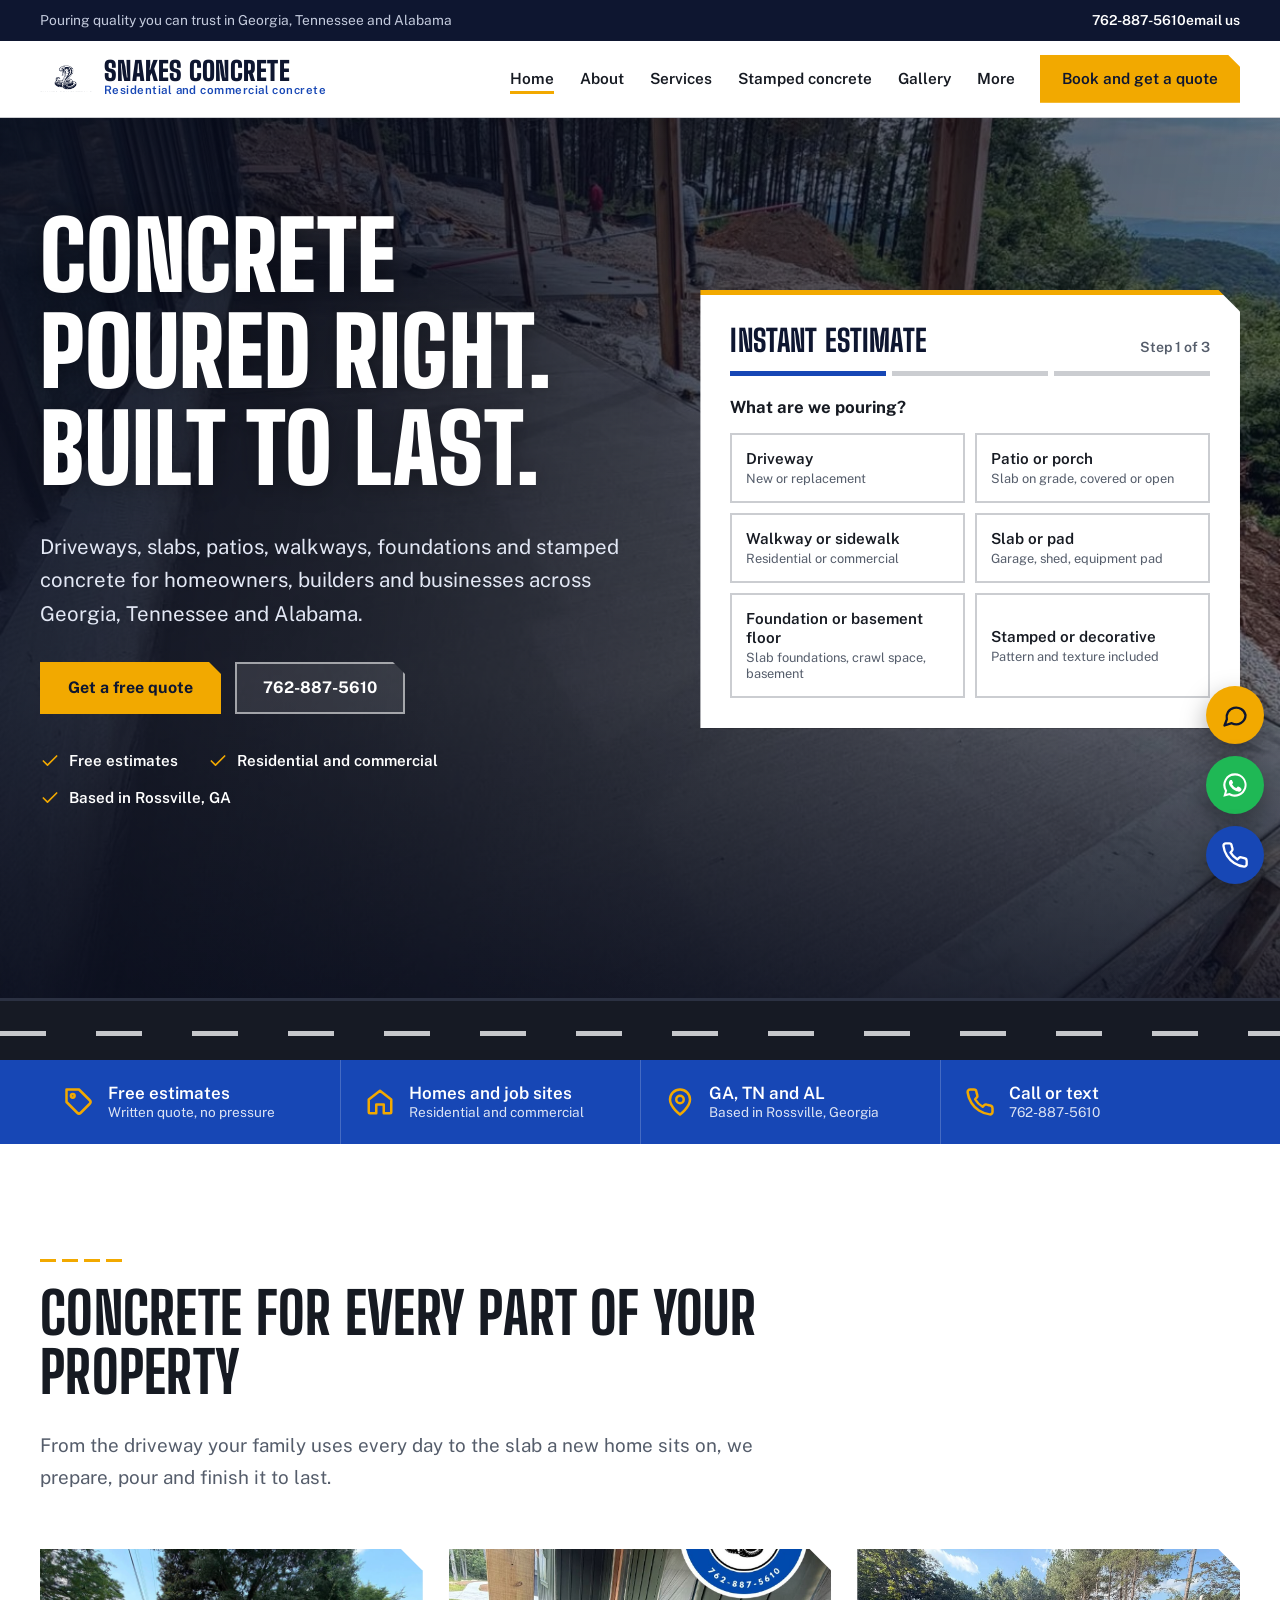
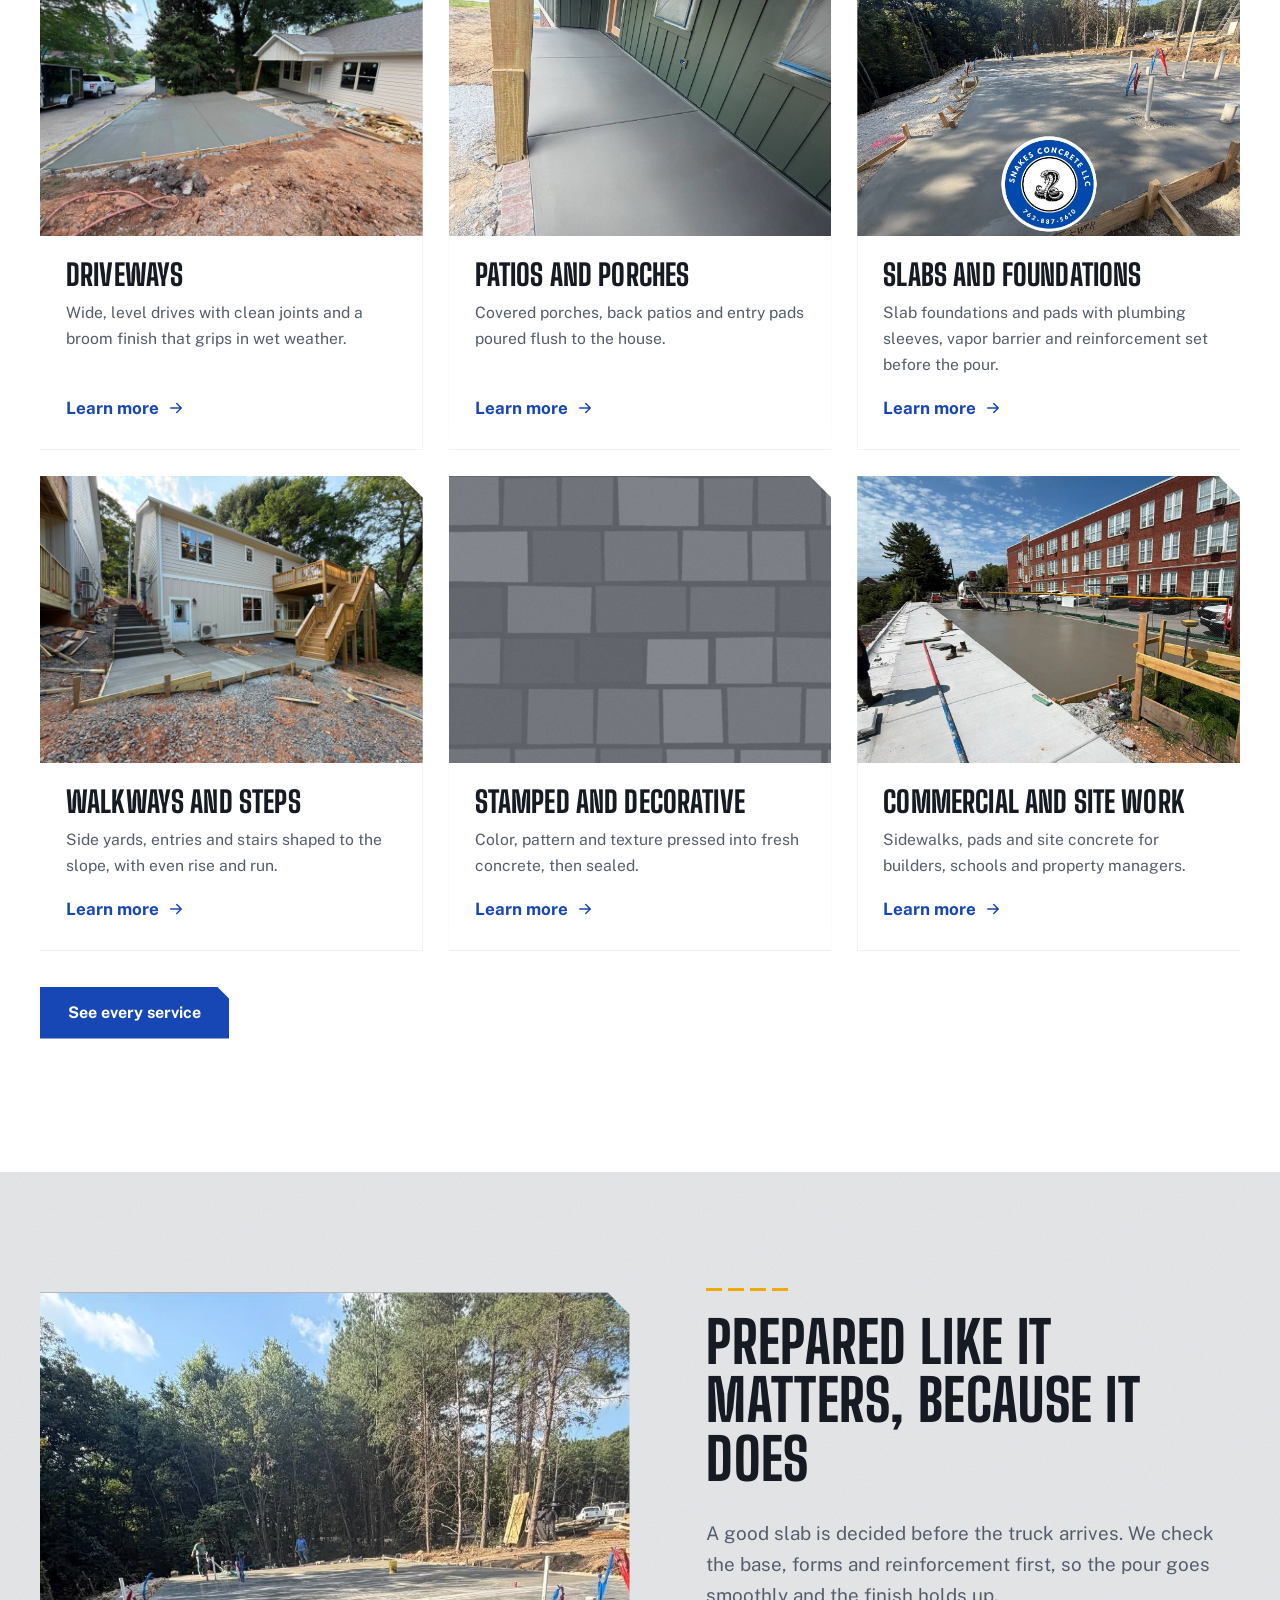
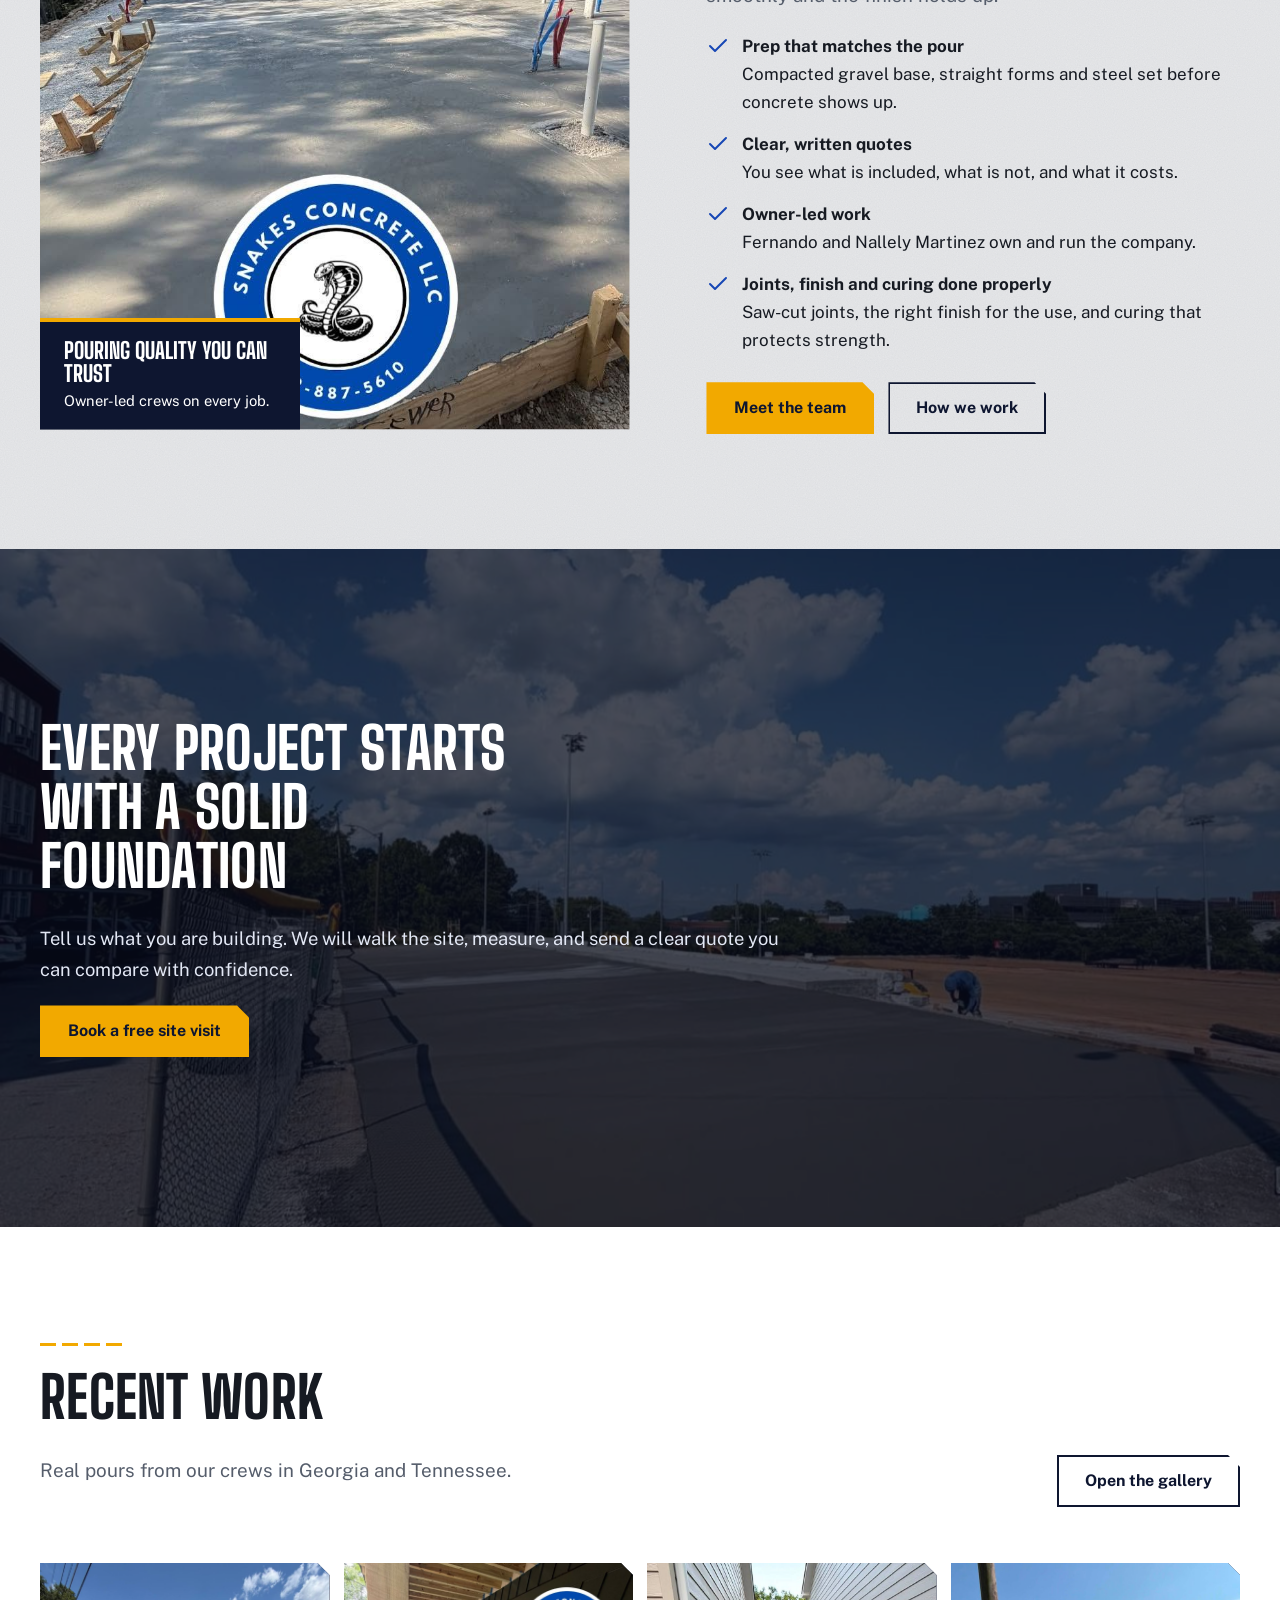
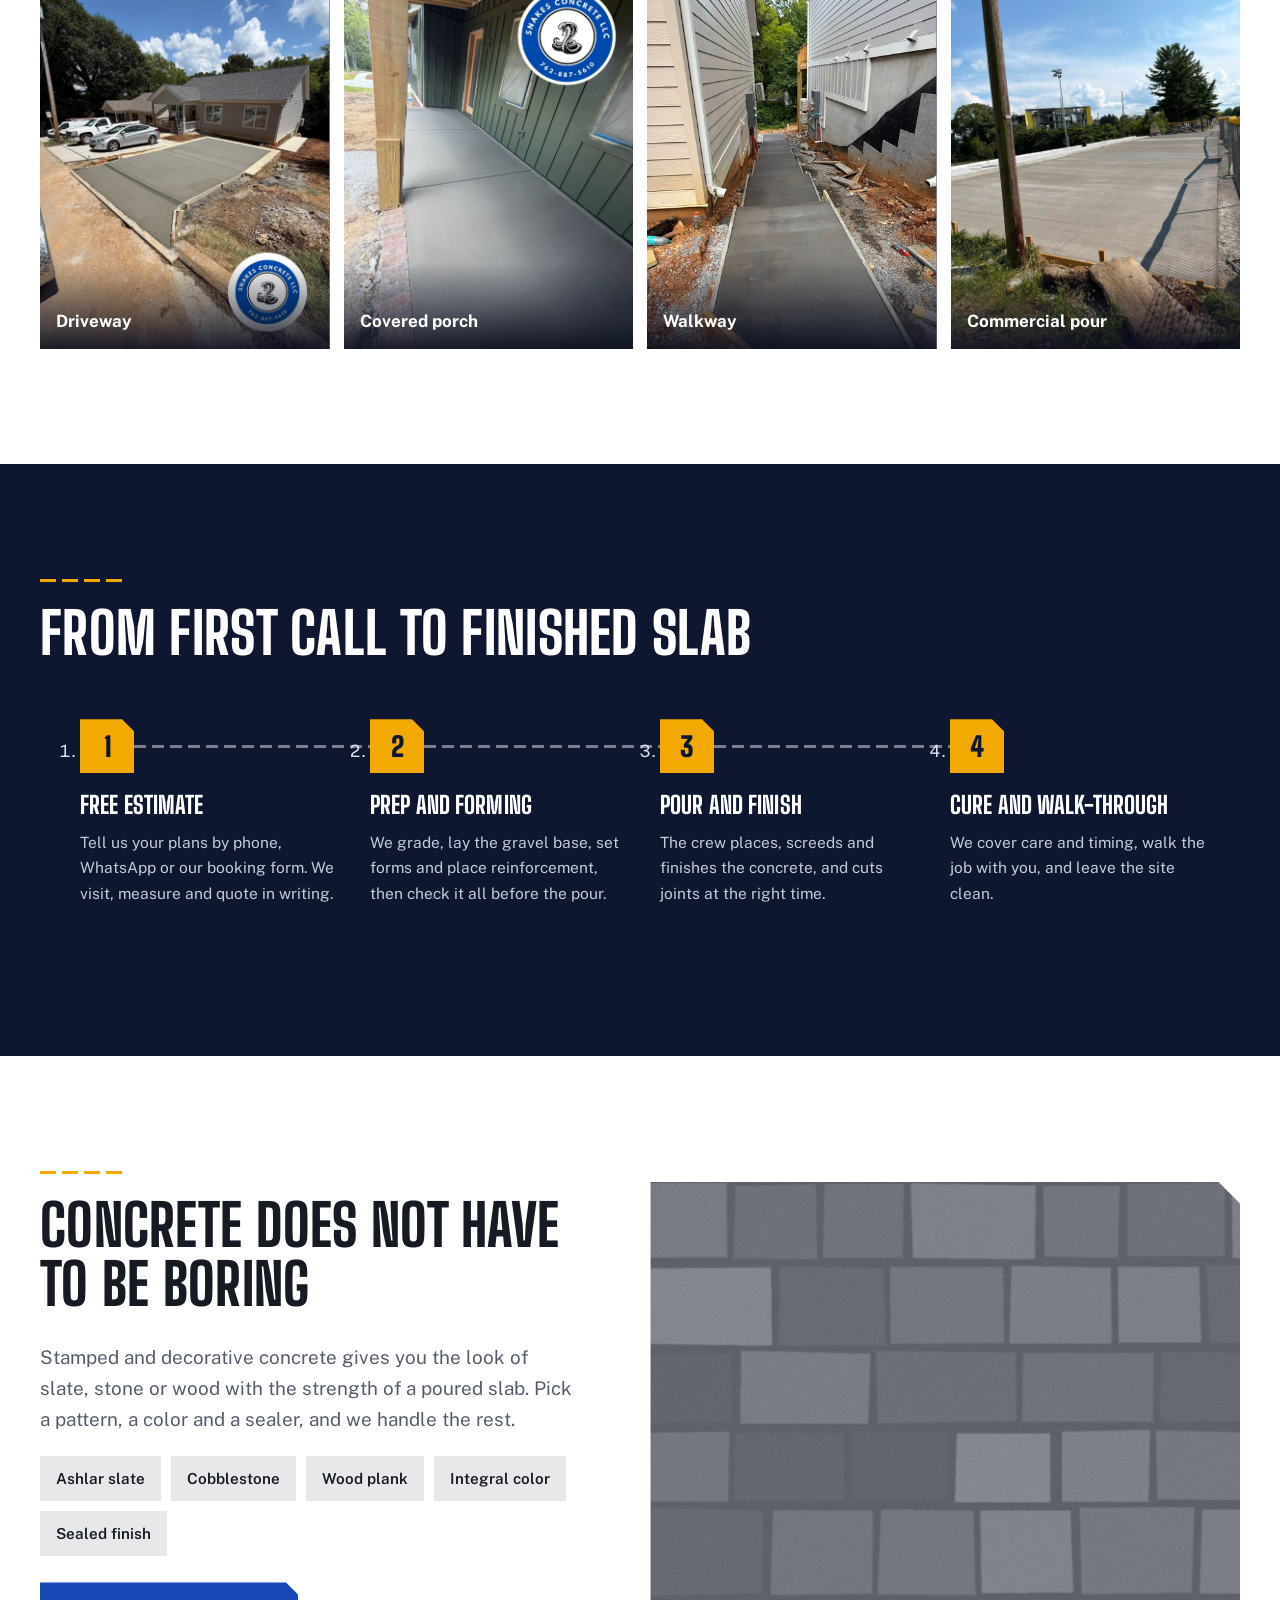
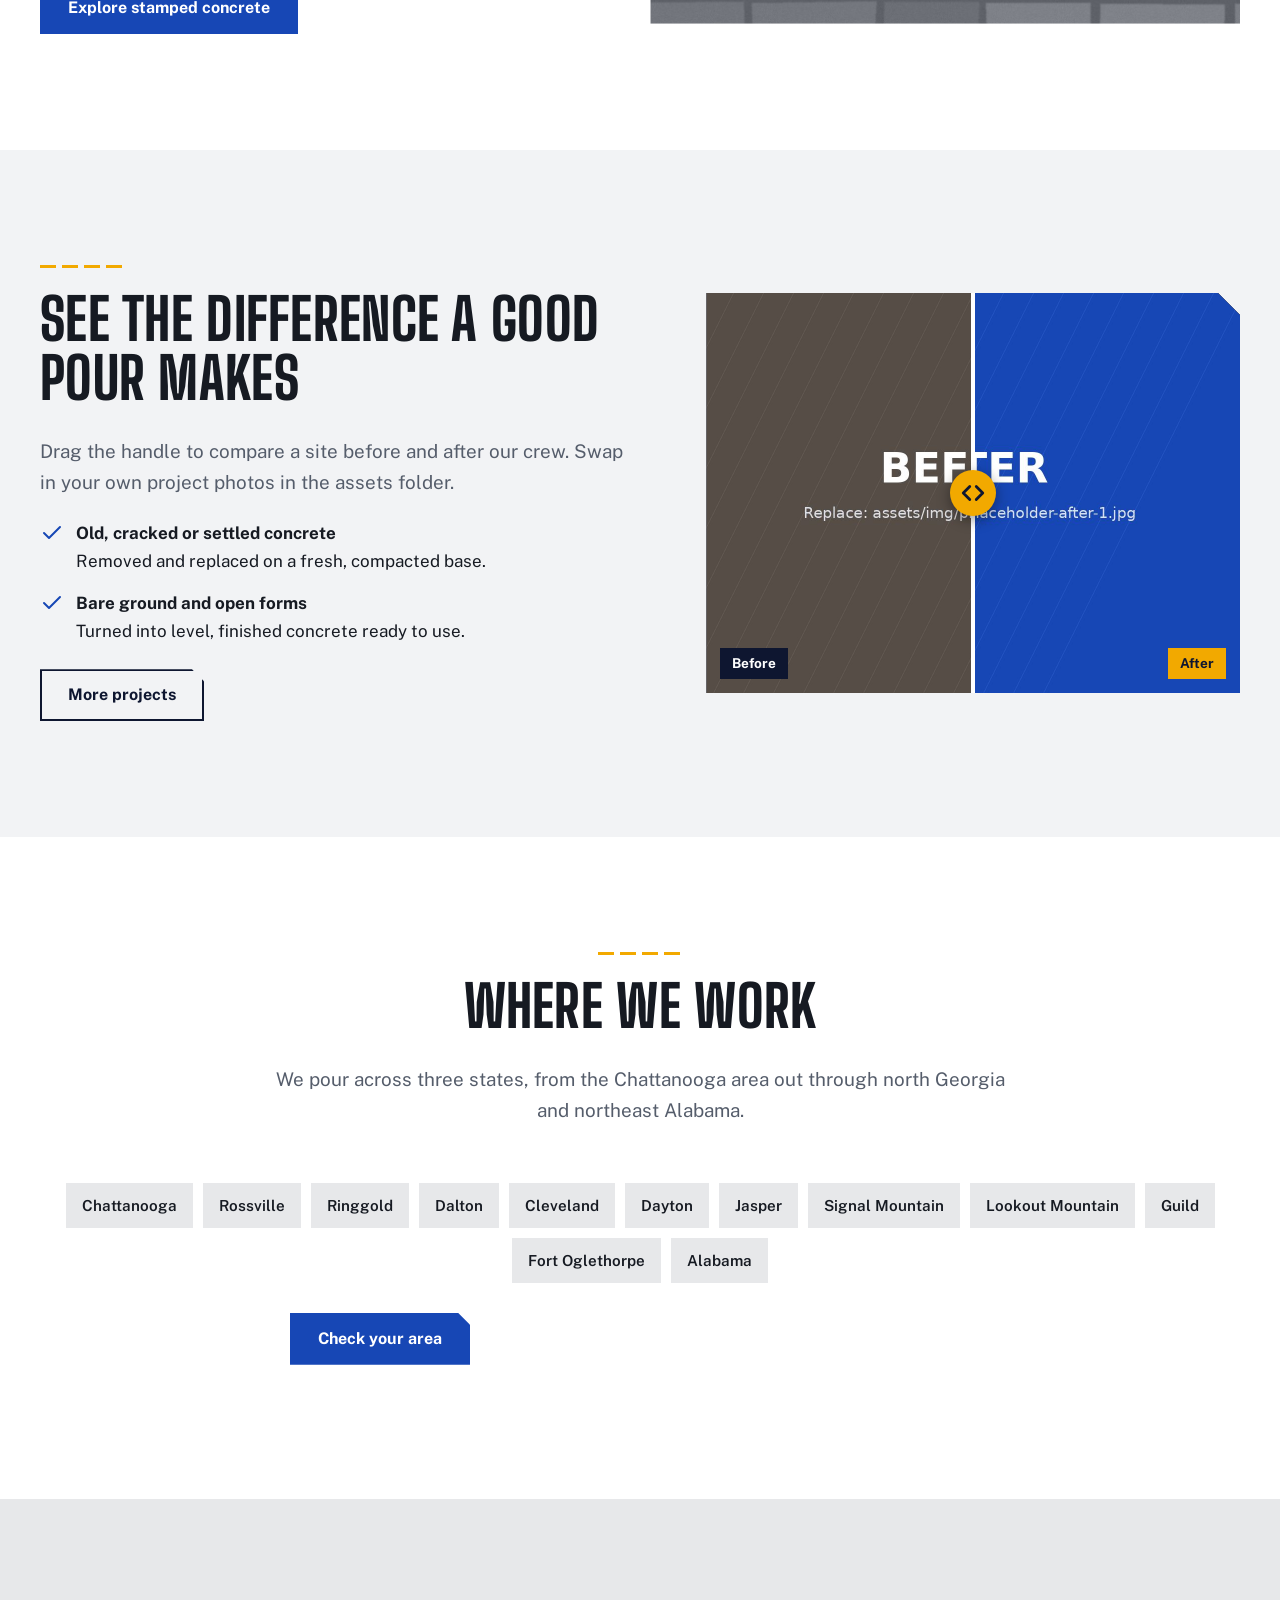
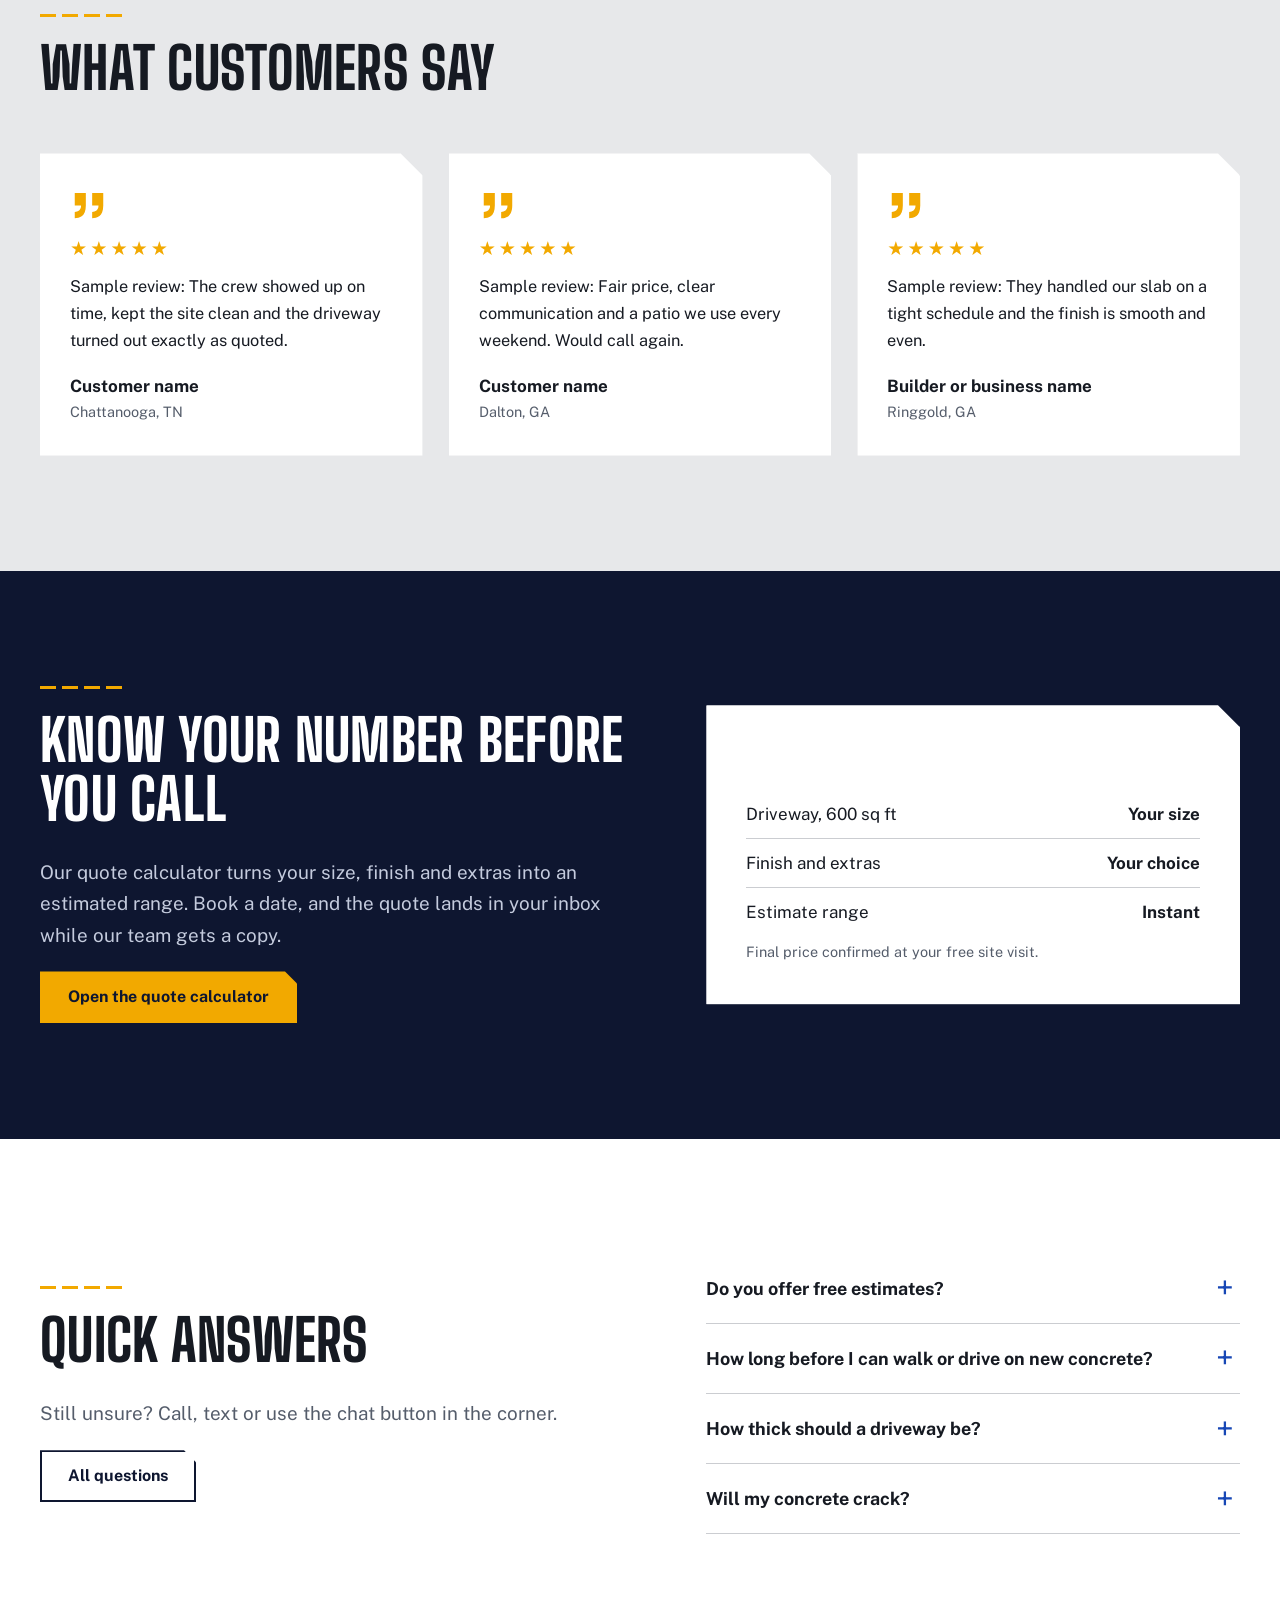
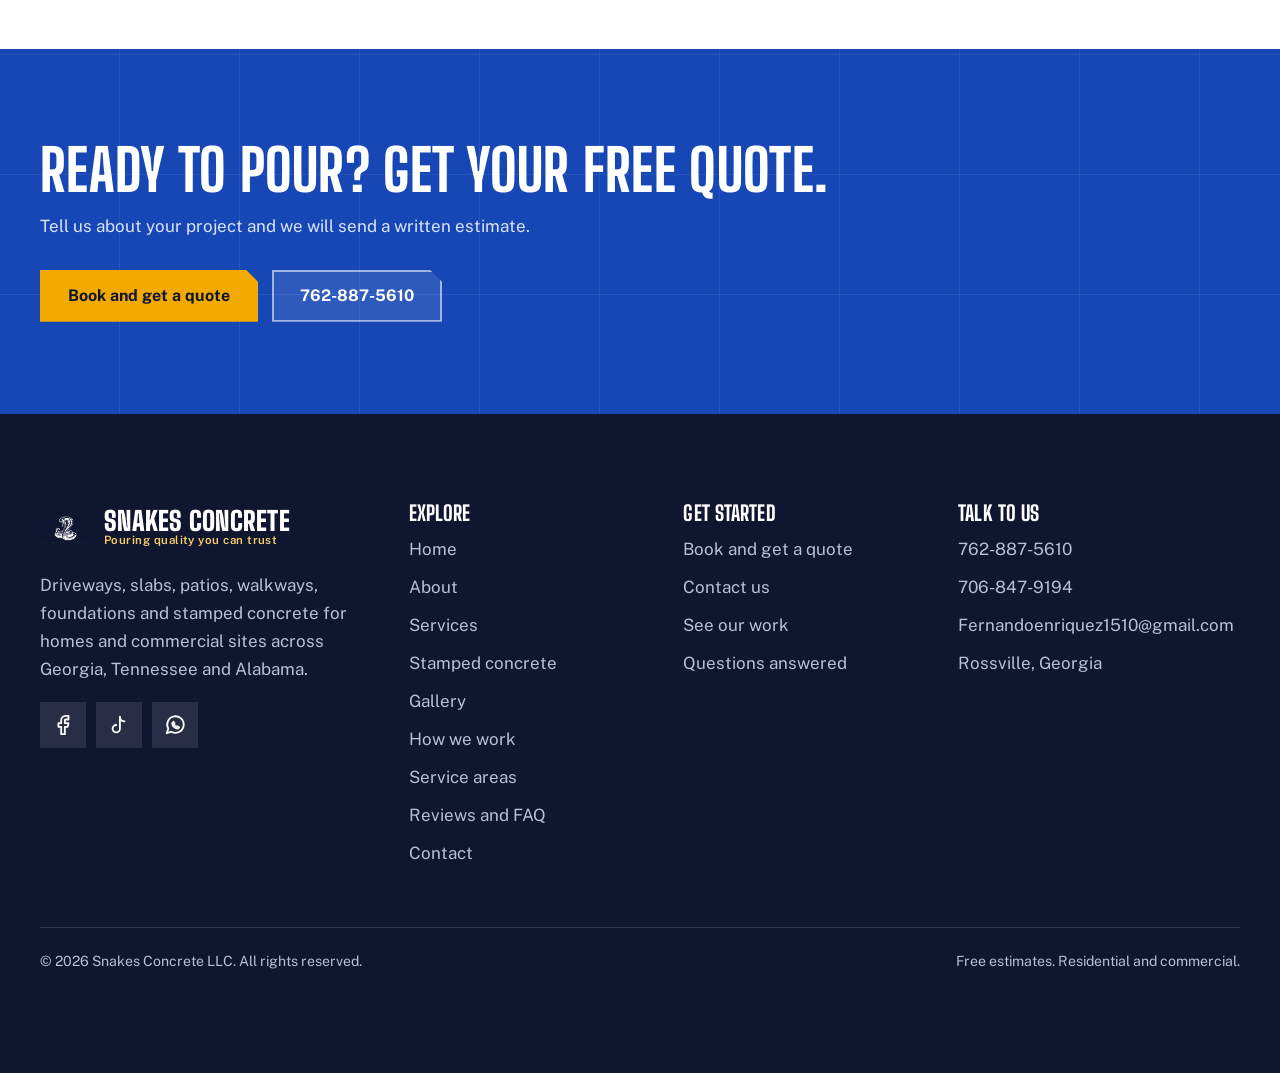
==== index.html @ 56410758 "create the website pages and features" ====
<!doctype html>
<html lang="en">
  <head>
    <meta charset="utf-8" />
    <meta
      name="viewport"
      content="width=device-width,initial-scale=1,viewport-fit=cover"
    />
    <title>
      Snakes Concrete LLC | Driveways, Slabs, Patios and
      Stamped Concrete in GA, TN and AL
    </title>
    <meta
      name="description"
      content="Residential and commercial concrete contractor in Rossville, GA serving Georgia, Tennessee and Alabama. Driveways, slabs, patios, walkways, foundations and stamped concrete. Free estimates."
    />
    <meta
      name="theme-color"
      content="#0e1630"
    />
    <link
      rel="icon"
      href="assets/img/favicon.png"
    />
    <meta
      property="og:title"
      content="Snakes Concrete LLC | Driveways, Slabs, Patios and Stamped Concrete in GA, TN and AL"
    />
    <meta
      property="og:description"
      content="Residential and commercial concrete contractor in Rossville, GA serving Georgia, Tennessee and Alabama. Driveways, slabs, patios, walkways, foundations and stamped concrete. Free estimates."
    />
    <meta
      property="og:type"
      content="website"
    />
    <link
      rel="preconnect"
      href="https://fonts.googleapis.com"
    />
    <link
      rel="preconnect"
      href="https://fonts.gstatic.com"
      crossorigin
    />
    <link
      href="https://fonts.googleapis.com/css2?family=Big+Shoulders+Display:wght@700;800;900&family=Public+Sans:wght@400;500;600;700&display=swap"
      rel="stylesheet"
    />
    <link
      rel="stylesheet"
      href="css/styles.css"
    />
    <script>
      document.documentElement.classList.add("js");
    </script>
    <script type="application/ld+json">
      {
        "@context": "https://schema.org",
        "@type": "GeneralContractor",
        "name": "Snakes Concrete LLC",
        "telephone": "+17628875610",
        "email": "Fernandoenriquez1510@gmail.com",
        "address": {
          "@type": "PostalAddress",
          "addressLocality": "Rossville",
          "addressRegion": "GA",
          "addressCountry": "US"
        },
        "areaServed": ["Georgia", "Tennessee", "Alabama"],
        "slogan": "Pouring Quality You Can Trust"
      }
    </script>
  </head>
  <body data-root="">
    <a
      class="skip"
      href="#main"
      >Skip to content</a
    >
    <div
      class="progress"
      aria-hidden="true"
    ></div>
    <div class="topbar">
      <div class="wrap">
        <span class="hide-s"
          >Pouring quality you can trust in Georgia,
          Tennessee and Alabama</span
        ><span
          ><a
            data-phone
            data-keep
            href="#"
            >762-887-5610</a
          ><span class="hide-s"
            ><a
              data-email
              data-keep
              href="#"
              >email us</a
            ></span
          ></span
        >
      </div>
    </div>
    <header class="hdr">
      <div class="wrap">
        <a
          class="brand"
          href="index.html"
          aria-label="Snakes Concrete LLC home"
          ><img
            src="assets/img/mark-dark.png"
            alt=""
            width="52"
            height="52"
          /><span
            ><b>Snakes Concrete</b
            ><small
              >Residential and commercial concrete</small
            ></span
          ></a
        ><button
          class="burger"
          aria-label="Menu"
          aria-expanded="false"
          aria-controls="nav"
        >
          <span></span>
        </button>
        <nav
          class="nav"
          id="nav"
          aria-label="Main"
        >
          <a
            href="index.html"
            aria-current="page"
            >Home</a
          ><a href="about.html">About</a
          ><a href="services.html">Services</a
          ><a href="stamped-decorative.html"
            >Stamped concrete</a
          ><a href="gallery.html">Gallery</a>
          <div class="more">
            <button
              class="more-btn"
              aria-expanded="false"
              aria-haspopup="true"
            >
              More
            </button>
            <div class="more-menu">
              <a href="process.html">How we work</a
              ><a href="service-areas.html">Service areas</a
              ><a href="reviews-faq.html">Reviews and FAQ</a
              ><a href="contact.html">Contact</a>
            </div>
          </div>
          <a
            class="btn btn-primary"
            href="booking.html"
            >Book and get a quote</a
          >
        </nav>
      </div>
    </header>
    <main id="main">
      <section class="hero">
        <div class="hero-bg">
          <img
            src="assets/img/patio-mountain.jpg"
            alt=""
            width="1200"
            height="1600"
            fetchpriority="high"
          />
        </div>
        <div class="wrap hero-grid">
          <div class="hero-copy hero-in">
            <h1>Concrete poured right. Built to last.</h1>
            <p class="lead">
              Driveways, slabs, patios, walkways,
              foundations and stamped concrete for
              homeowners, builders and businesses across
              Georgia, Tennessee and Alabama.
            </p>
            <div class="btn-row">
              <a
                class="btn btn-primary"
                href="booking.html"
                >Get a free quote</a
              ><a
                class="btn btn-ghost"
                data-phone
                href="#"
                >Call</a
              >
            </div>
            <ul class="hero-facts">
              <li>
                <svg
                  class=""
                  viewBox="0 0 24 24"
                  fill="none"
                  stroke="currentColor"
                  stroke-width="2"
                  stroke-linecap="round"
                  stroke-linejoin="round"
                  aria-hidden="true"
                >
                  <path d="M20 6 9 17l-5-5" /></svg
                >Free estimates
              </li>
              <li>
                <svg
                  class=""
                  viewBox="0 0 24 24"
                  fill="none"
                  stroke="currentColor"
                  stroke-width="2"
                  stroke-linecap="round"
                  stroke-linejoin="round"
                  aria-hidden="true"
                >
                  <path d="M20 6 9 17l-5-5" /></svg
                >Residential and commercial
              </li>
              <li>
                <svg
                  class=""
                  viewBox="0 0 24 24"
                  fill="none"
                  stroke="currentColor"
                  stroke-width="2"
                  stroke-linecap="round"
                  stroke-linejoin="round"
                  aria-hidden="true"
                >
                  <path d="M20 6 9 17l-5-5" /></svg
                >Based in Rossville, GA
              </li>
            </ul>
          </div>
          <aside
            class="hcalc"
            id="hcalc"
            aria-label="Instant estimate calculator"
          >
            <div class="hc-top">
              <h2>Instant estimate</h2>
              <span
                class="hc-step"
                id="hcStep"
                >Step 1 of 3</span
              >
            </div>
            <div
              class="hc-bar"
              aria-hidden="true"
            >
              <i class="on"></i><i></i><i></i>
            </div>
            <div
              class="hc-panel"
              data-s="1"
            >
              <p class="hc-q">What are we pouring?</p>
              <div
                class="hc-opts"
                id="hcService"
              ></div>
            </div>
            <div
              class="hc-panel"
              data-s="2"
              hidden
            >
              <p class="hc-q">How big is it?</p>
              <div class="hc-row">
                <label
                  >Length (ft)<input
                    type="number"
                    id="hcLen"
                    min="1"
                    max="2000"
                    step="any"
                    inputmode="decimal"
                    placeholder="30" /></label
                ><label
                  >Width (ft)<input
                    type="number"
                    id="hcWid"
                    min="1"
                    max="2000"
                    step="any"
                    inputmode="decimal"
                    placeholder="20"
                /></label>
              </div>
              <label class="hc-lbl"
                >Thickness<select id="hcThk">
                  <option value="4">
                    4 inches, standard
                  </option>
                  <option value="5">
                    5 inches, heavier use
                  </option>
                  <option value="6">
                    6 inches, trucks and equipment
                  </option>
                </select></label
              >
              <p
                class="hc-err"
                id="hcErr"
                role="alert"
              ></p>
              <div class="hc-nav">
                <button
                  type="button"
                  class="hc-back"
                  data-back
                >
                  Back</button
                ><button
                  type="button"
                  class="btn btn-primary"
                  id="hcToFinish"
                >
                  Next
                </button>
              </div>
            </div>
            <div
              class="hc-panel"
              data-s="3"
              hidden
            >
              <p class="hc-q">Pick a finish</p>
              <div
                class="hc-opts"
                id="hcFinish"
              ></div>
              <div class="hc-nav">
                <button
                  type="button"
                  class="hc-back"
                  data-back
                >
                  Back
                </button>
              </div>
            </div>
            <div
              class="hc-panel"
              data-s="4"
              hidden
            >
              <p class="hc-q">Your estimated range</p>
              <div
                class="hc-total"
                id="hcTotal"
                aria-live="polite"
              >
                $0
              </div>
              <p
                class="hc-sum"
                id="hcSum"
              ></p>
              <div class="hc-nav">
                <button
                  type="button"
                  class="hc-back"
                  id="hcReset"
                >
                  Start over</button
                ><a
                  class="btn btn-primary"
                  id="hcBook"
                  href="booking.html"
                  >Book this quote</a
                >
              </div>
              <p class="hc-fine">
                Base estimate. Add extras and choose a date
                on the booking page. Final price confirmed
                at your free site visit.
              </p>
            </div>
          </aside>
        </div>
        <div
          class="track"
          aria-hidden="true"
        >
          <div class="pour"></div>
          <div class="truck">
            <i class="dust"></i><i class="dust"></i
            ><i class="dust"></i
            ><svg viewBox="0 0 330 132">
              <defs>
                <clipPath id="drum">
                  <path
                    d="M26 98 32 54Q48 36 98 30L168 20Q216 28 216 66L210 98Z"
                  />
                </clipPath>
              </defs>
              <rect
                x="14"
                y="98"
                width="306"
                height="12"
                fill="#1b2236"
              />
              <path
                d="M30 86 8 118l16 2 20-26z"
                fill="#9aa1ad"
                stroke="#5a6272"
                stroke-width="2"
              />
              <path
                d="M26 98 32 54Q48 36 98 30L168 20Q216 28 216 66L210 98Z"
                fill="#1747b5"
              />
              <g clip-path="url(#drum)">
                <g class="blades">
                  <path
                    d="M-110 112 -66 10"
                    stroke="#f2f3f5"
                    stroke-width="9"
                    opacity=".92"
                  />
                  <path
                    d="M-74 112 -30 10"
                    stroke="#f2f3f5"
                    stroke-width="9"
                    opacity=".92"
                  />
                  <path
                    d="M-38 112 6 10"
                    stroke="#f2f3f5"
                    stroke-width="9"
                    opacity=".92"
                  />
                  <path
                    d="M-2 112 42 10"
                    stroke="#f2f3f5"
                    stroke-width="9"
                    opacity=".92"
                  />
                  <path
                    d="M34 112 78 10"
                    stroke="#f2f3f5"
                    stroke-width="9"
                    opacity=".92"
                  />
                  <path
                    d="M70 112 114 10"
                    stroke="#f2f3f5"
                    stroke-width="9"
                    opacity=".92"
                  />
                  <path
                    d="M106 112 150 10"
                    stroke="#f2f3f5"
                    stroke-width="9"
                    opacity=".92"
                  />
                  <path
                    d="M142 112 186 10"
                    stroke="#f2f3f5"
                    stroke-width="9"
                    opacity=".92"
                  />
                  <path
                    d="M178 112 222 10"
                    stroke="#f2f3f5"
                    stroke-width="9"
                    opacity=".92"
                  />
                  <path
                    d="M214 112 258 10"
                    stroke="#f2f3f5"
                    stroke-width="9"
                    opacity=".92"
                  />
                  <path
                    d="M250 112 294 10"
                    stroke="#f2f3f5"
                    stroke-width="9"
                    opacity=".92"
                  />
                  <path
                    d="M286 112 330 10"
                    stroke="#f2f3f5"
                    stroke-width="9"
                    opacity=".92"
                  />
                </g>
              </g>
              <path
                d="M26 98 32 54Q48 36 98 30L168 20Q216 28 216 66L210 98Z"
                fill="none"
                stroke="#0b2a73"
                stroke-width="3"
              />
              <circle
                cx="112"
                cy="67"
                r="27"
                fill="#fff"
                stroke="#0e1630"
                stroke-width="3"
              />
              <image
                href="assets/img/mark-dark.png"
                x="91"
                y="46"
                width="42"
                height="42"
              />
              <rect
                x="221"
                y="22"
                width="5"
                height="32"
                fill="#3a4152"
              />
              <path
                d="M216 98V52H254L284 80 304 84 312 98Z"
                fill="#f2a900"
              />
              <path
                d="M232 58H252L274 80H232Z"
                fill="#bcd3ff"
              />
              <rect
                x="214"
                y="92"
                width="100"
                height="6"
                fill="#0e1630"
              />
              <circle
                cx="307"
                cy="89"
                r="3.500"
                fill="#fff6c2"
              />
              <g transform="translate(66 113)">
                <g class="wheel">
                  <circle
                    r="17"
                    fill="#12161f"
                  />
                  <circle
                    r="9"
                    fill="#aab2c0"
                  />
                  <path
                    d="M-9 0H9M0-9V9"
                    stroke="#4b5366"
                    stroke-width="3"
                  />
                </g>
              </g>
              <g transform="translate(102 113)">
                <g class="wheel">
                  <circle
                    r="17"
                    fill="#12161f"
                  />
                  <circle
                    r="9"
                    fill="#aab2c0"
                  />
                  <path
                    d="M-9 0H9M0-9V9"
                    stroke="#4b5366"
                    stroke-width="3"
                  />
                </g>
              </g>
              <g transform="translate(262 113)">
                <g class="wheel">
                  <circle
                    r="17"
                    fill="#12161f"
                  />
                  <circle
                    r="9"
                    fill="#aab2c0"
                  />
                  <path
                    d="M-9 0H9M0-9V9"
                    stroke="#4b5366"
                    stroke-width="3"
                  />
                </g>
              </g>
            </svg>
          </div>
        </div>
        <div
          class="road"
          aria-hidden="true"
        ></div>
      </section>
      <section class="strip">
        <div class="wrap">
          <ul>
            <li>
              <svg
                class=""
                viewBox="0 0 24 24"
                fill="none"
                stroke="currentColor"
                stroke-width="2"
                stroke-linecap="round"
                stroke-linejoin="round"
                aria-hidden="true"
              >
                <path
                  d="M20.6 13.4 13.4 20.6a2 2 0 0 1-2.8 0L2 12V2h10l8.6 8.6a2 2 0 0 1 0 2.8z"
                />
                <circle
                  cx="7"
                  cy="7"
                  r="1.5"
                /></svg
              ><span
                >Free estimates<small
                  >Written quote, no pressure</small
                ></span
              >
            </li>
            <li>
              <svg
                class=""
                viewBox="0 0 24 24"
                fill="none"
                stroke="currentColor"
                stroke-width="2"
                stroke-linecap="round"
                stroke-linejoin="round"
                aria-hidden="true"
              >
                <path
                  d="m3 10 9-7 9 7v10a1 1 0 0 1-1 1h-5v-7H9v7H4a1 1 0 0 1-1-1z"
                /></svg
              ><span
                >Homes and job sites<small
                  >Residential and commercial</small
                ></span
              >
            </li>
            <li>
              <svg
                class=""
                viewBox="0 0 24 24"
                fill="none"
                stroke="currentColor"
                stroke-width="2"
                stroke-linecap="round"
                stroke-linejoin="round"
                aria-hidden="true"
              >
                <path
                  d="M20 10c0 6-8 12-8 12S4 16 4 10a8 8 0 0 1 16 0z"
                />
                <circle
                  cx="12"
                  cy="10"
                  r="3"
                /></svg
              ><span
                >GA, TN and AL<small
                  >Based in Rossville, Georgia</small
                ></span
              >
            </li>
            <li>
              <svg
                class=""
                viewBox="0 0 24 24"
                fill="none"
                stroke="currentColor"
                stroke-width="2"
                stroke-linecap="round"
                stroke-linejoin="round"
                aria-hidden="true"
              >
                <path
                  d="M22 16.9v3a2 2 0 0 1-2.2 2 19.8 19.8 0 0 1-8.6-3.1 19.5 19.5 0 0 1-6-6A19.8 19.8 0 0 1 2.1 4.2 2 2 0 0 1 4.1 2h3a2 2 0 0 1 2 1.7c.1.9.4 1.8.7 2.7a2 2 0 0 1-.5 2.1L8.1 9.8a16 16 0 0 0 6 6l1.3-1.3a2 2 0 0 1 2.1-.4c.9.3 1.8.6 2.7.7a2 2 0 0 1 1.7 2z"
                /></svg
              ><span
                >Call or text<small
                  data-phone
                  data-keep
                  >762-887-5610</small
                ></span
              >
            </li>
          </ul>
        </div>
      </section>
      <section class="sec">
        <div class="wrap">
          <div class="sec-head">
            <div
              class="joint"
              data-reveal="rise"
            ></div>
            <h2 data-reveal="rise">
              Concrete for every part of your property
            </h2>
            <p
              class="lead"
              data-reveal="rise"
            >
              From the driveway your family uses every day
              to the slab a new home sits on, we prepare,
              pour and finish it to last.
            </p>
          </div>
          <div class="grid g3">
            <article
              class="card"
              data-reveal="rise"
            >
              <div class="ph">
                <img
                  src="assets/img/driveway-house.jpg"
                  alt="Poured concrete driveway"
                  width="800"
                  height="600"
                  loading="lazy"
                  decoding="async"
                />
              </div>
              <div class="bd">
                <h3>Driveways</h3>
                <p>
                  Wide, level drives with clean joints and a
                  broom finish that grips in wet weather.
                </p>
                <a
                  class="more-link"
                  href="services.html"
                  >Learn more
                  <svg
                    class=""
                    viewBox="0 0 24 24"
                    fill="none"
                    stroke="currentColor"
                    stroke-width="2"
                    stroke-linecap="round"
                    stroke-linejoin="round"
                    aria-hidden="true"
                  >
                    <path d="M5 12h14M13 6l6 6-6 6" /></svg
                ></a>
              </div>
            </article>
            <article
              class="card"
              data-reveal="rise"
            >
              <div class="ph">
                <img
                  src="assets/img/porch-covered.jpg"
                  alt="Covered porch concrete slab"
                  width="800"
                  height="600"
                  loading="lazy"
                  decoding="async"
                />
              </div>
              <div class="bd">
                <h3>Patios and porches</h3>
                <p>
                  Covered porches, back patios and entry
                  pads poured flush to the house.
                </p>
                <a
                  class="more-link"
                  href="services.html"
                  >Learn more
                  <svg
                    class=""
                    viewBox="0 0 24 24"
                    fill="none"
                    stroke="currentColor"
                    stroke-width="2"
                    stroke-linecap="round"
                    stroke-linejoin="round"
                    aria-hidden="true"
                  >
                    <path d="M5 12h14M13 6l6 6-6 6" /></svg
                ></a>
              </div>
            </article>
            <article
              class="card"
              data-reveal="rise"
            >
              <div class="ph">
                <img
                  src="assets/img/foundation-slab.jpg"
                  alt="Slab foundation with plumbing"
                  width="800"
                  height="600"
                  loading="lazy"
                  decoding="async"
                />
              </div>
              <div class="bd">
                <h3>Slabs and foundations</h3>
                <p>
                  Slab foundations and pads with plumbing
                  sleeves, vapor barrier and reinforcement
                  set before the pour.
                </p>
                <a
                  class="more-link"
                  href="services.html"
                  >Learn more
                  <svg
                    class=""
                    viewBox="0 0 24 24"
                    fill="none"
                    stroke="currentColor"
                    stroke-width="2"
                    stroke-linecap="round"
                    stroke-linejoin="round"
                    aria-hidden="true"
                  >
                    <path d="M5 12h14M13 6l6 6-6 6" /></svg
                ></a>
              </div>
            </article>
            <article
              class="card"
              data-reveal="rise"
            >
              <div class="ph">
                <img
                  src="assets/img/steps-walkway.jpg"
                  alt="Concrete steps and walkway"
                  width="800"
                  height="600"
                  loading="lazy"
                  decoding="async"
                />
              </div>
              <div class="bd">
                <h3>Walkways and steps</h3>
                <p>
                  Side yards, entries and stairs shaped to
                  the slope, with even rise and run.
                </p>
                <a
                  class="more-link"
                  href="services.html"
                  >Learn more
                  <svg
                    class=""
                    viewBox="0 0 24 24"
                    fill="none"
                    stroke="currentColor"
                    stroke-width="2"
                    stroke-linecap="round"
                    stroke-linejoin="round"
                    aria-hidden="true"
                  >
                    <path d="M5 12h14M13 6l6 6-6 6" /></svg
                ></a>
              </div>
            </article>
            <article
              class="card"
              data-reveal="rise"
            >
              <div class="ph">
                <img
                  src="assets/img/stamped-slate.jpg"
                  alt="Stamped slate pattern concrete"
                  width="800"
                  height="600"
                  loading="lazy"
                  decoding="async"
                />
              </div>
              <div class="bd">
                <h3>Stamped and decorative</h3>
                <p>
                  Color, pattern and texture pressed into
                  fresh concrete, then sealed.
                </p>
                <a
                  class="more-link"
                  href="services.html"
                  >Learn more
                  <svg
                    class=""
                    viewBox="0 0 24 24"
                    fill="none"
                    stroke="currentColor"
                    stroke-width="2"
                    stroke-linecap="round"
                    stroke-linejoin="round"
                    aria-hidden="true"
                  >
                    <path d="M5 12h14M13 6l6 6-6 6" /></svg
                ></a>
              </div>
            </article>
            <article
              class="card"
              data-reveal="rise"
            >
              <div class="ph">
                <img
                  src="assets/img/pour-school.jpg"
                  alt="Commercial concrete pour"
                  width="800"
                  height="600"
                  loading="lazy"
                  decoding="async"
                />
              </div>
              <div class="bd">
                <h3>Commercial and site work</h3>
                <p>
                  Sidewalks, pads and site concrete for
                  builders, schools and property managers.
                </p>
                <a
                  class="more-link"
                  href="services.html"
                  >Learn more
                  <svg
                    class=""
                    viewBox="0 0 24 24"
                    fill="none"
                    stroke="currentColor"
                    stroke-width="2"
                    stroke-linecap="round"
                    stroke-linejoin="round"
                    aria-hidden="true"
                  >
                    <path d="M5 12h14M13 6l6 6-6 6" /></svg
                ></a>
              </div>
            </article>
          </div>
          <p style="margin-top: 36px">
            <a
              class="btn btn-blue"
              href="services.html"
              >See every service</a
            >
          </p>
        </div>
      </section>
      <section class="sec bg-chalk concrete-tex">
        <div class="wrap split">
          <div
            class="frame"
            data-reveal="pour"
          >
            <img
              src="assets/img/foundation-slab.jpg"
              alt="Crew finishing a large concrete slab"
              width="1437"
              height="1080"
              loading="lazy"
              decoding="async"
            />
            <div class="badge-float">
              <b>Pouring quality you can trust</b>Owner-led
              crews on every job.
            </div>
          </div>
          <div>
            <div
              class="joint"
              data-reveal="rise"
            ></div>
            <h2 data-reveal="rise">
              Prepared like it matters, because it does
            </h2>
            <p
              class="lead"
              data-reveal="rise"
            >
              A good slab is decided before the truck
              arrives. We check the base, forms and
              reinforcement first, so the pour goes smoothly
              and the finish holds up.
            </p>
            <ul class="checks">
              <li>
                <svg
                  class=""
                  viewBox="0 0 24 24"
                  fill="none"
                  stroke="currentColor"
                  stroke-width="2"
                  stroke-linecap="round"
                  stroke-linejoin="round"
                  aria-hidden="true"
                >
                  <path d="M20 6 9 17l-5-5" />
                </svg>
                <div>
                  <b>Prep that matches the pour</b>Compacted
                  gravel base, straight forms and steel set
                  before concrete shows up.
                </div>
              </li>
              <li>
                <svg
                  class=""
                  viewBox="0 0 24 24"
                  fill="none"
                  stroke="currentColor"
                  stroke-width="2"
                  stroke-linecap="round"
                  stroke-linejoin="round"
                  aria-hidden="true"
                >
                  <path d="M20 6 9 17l-5-5" />
                </svg>
                <div>
                  <b>Clear, written quotes</b>You see what
                  is included, what is not, and what it
                  costs.
                </div>
              </li>
              <li>
                <svg
                  class=""
                  viewBox="0 0 24 24"
                  fill="none"
                  stroke="currentColor"
                  stroke-width="2"
                  stroke-linecap="round"
                  stroke-linejoin="round"
                  aria-hidden="true"
                >
                  <path d="M20 6 9 17l-5-5" />
                </svg>
                <div>
                  <b>Owner-led work</b>Fernando and Nallely
                  Martinez own and run the company.
                </div>
              </li>
              <li>
                <svg
                  class=""
                  viewBox="0 0 24 24"
                  fill="none"
                  stroke="currentColor"
                  stroke-width="2"
                  stroke-linecap="round"
                  stroke-linejoin="round"
                  aria-hidden="true"
                >
                  <path d="M20 6 9 17l-5-5" />
                </svg>
                <div>
                  <b
                    >Joints, finish and curing done
                    properly</b
                  >Saw-cut joints, the right finish for the
                  use, and curing that protects strength.
                </div>
              </li>
            </ul>
            <div
              class="btn-row"
              style="margin-top: 28px"
            >
              <a
                class="btn btn-primary"
                href="about.html"
                >Meet the team</a
              ><a
                class="btn btn-line"
                href="process.html"
                >How we work</a
              >
            </div>
          </div>
        </div>
      </section>
      <section class="band">
        <div class="band-bg">
          <img
            src="assets/img/pour-wide.jpg"
            alt=""
            width="1200"
            height="1600"
            loading="lazy"
          />
        </div>
        <div class="wrap">
          <h2 data-reveal="rise">
            Every project starts with a solid foundation
          </h2>
          <p
            data-reveal="rise"
            data-d="1"
          >
            Tell us what you are building. We will walk the
            site, measure, and send a clear quote you can
            compare with confidence.
          </p>
          <a
            class="btn btn-primary"
            data-reveal="rise"
            data-d="2"
            href="booking.html"
            >Book a free site visit</a
          >
        </div>
      </section>
      <section class="sec">
        <div class="wrap">
          <div
            class="sec-head"
            style="
              display: flex;
              justify-content: space-between;
              align-items: end;
              gap: 20px;
              flex-wrap: wrap;
              max-width: none;
            "
          >
            <div>
              <div
                class="joint"
                data-reveal="rise"
              ></div>
              <h2 data-reveal="rise">Recent work</h2>
              <p class="lead">
                Real pours from our crews in Georgia and
                Tennessee.
              </p>
            </div>
            <a
              class="btn btn-line"
              href="gallery.html"
              >Open the gallery</a
            >
          </div>
          <div class="proj-row">
            <a
              href="gallery.html"
              data-reveal="pour"
              data-d="0"
              ><img
                src="assets/img/driveway-new.jpg"
                alt="New concrete driveway"
                width="800"
                height="1066"
                loading="lazy"
                decoding="async"
              /><span>Driveway</span></a
            ><a
              href="gallery.html"
              data-reveal="pour"
              data-d="1"
              ><img
                src="assets/img/porch-covered.jpg"
                alt="Covered porch slab"
                width="800"
                height="1066"
                loading="lazy"
                decoding="async"
              /><span>Covered porch</span></a
            ><a
              href="gallery.html"
              data-reveal="pour"
              data-d="2"
              ><img
                src="assets/img/walkway-sideyard.jpg"
                alt="Side-yard walkway"
                width="800"
                height="1066"
                loading="lazy"
                decoding="async"
              /><span>Walkway</span></a
            ><a
              href="gallery.html"
              data-reveal="pour"
              data-d="3"
              ><img
                src="assets/img/school-pavement.jpg"
                alt="Large commercial pour"
                width="800"
                height="1066"
                loading="lazy"
                decoding="async"
              /><span>Commercial pour</span></a
            >
          </div>
        </div>
      </section>
      <section class="sec bg-navy">
        <div class="wrap">
          <div class="sec-head">
            <div class="joint"></div>
            <h2 data-reveal="rise">
              From first call to finished slab
            </h2>
          </div>
          <ol class='steps'>
            <li data-reveal="rise">
              <h3>Free estimate</h3>
              <p>
                Tell us your plans by phone, WhatsApp or our
                booking form. We visit, measure and quote in
                writing.
              </p>
            </li>
            <li
              data-reveal="rise"
              data-d="1"
            >
              <h3>Prep and forming</h3>
              <p>
                We grade, lay the gravel base, set forms and
                place reinforcement, then check it all
                before the pour.
              </p>
            </li>
            <li
              data-reveal="rise"
              data-d="2"
            >
              <h3>Pour and finish</h3>
              <p>
                The crew places, screeds and finishes the
                concrete, and cuts joints at the right time.
              </p>
            </li>
            <li
              data-reveal="rise"
              data-d="3"
            >
              <h3>Cure and walk-through</h3>
              <p>
                We cover care and timing, walk the job with
                you, and leave the site clean.
              </p>
            </li>
          </ol>
        </div>
      </section>
      <section class="sec">
        <div class="wrap split rev">
          <div
            class="frame wide"
            data-reveal="pour"
          >
            <img
              src="assets/img/stamped-slate.jpg"
              alt="Stamped slate pattern concrete swatch (placeholder photo)"
              width="1200"
              height="900"
              loading="lazy"
              decoding="async"
            />
          </div>
          <div>
            <div
              class="joint"
              data-reveal="rise"
            ></div>
            <h2 data-reveal="rise">
              Concrete does not have to be boring
            </h2>
            <p
              class="lead"
              data-reveal="rise"
            >
              Stamped and decorative concrete gives you the
              look of slate, stone or wood with the strength
              of a poured slab. Pick a pattern, a color and
              a sealer, and we handle the rest.
            </p>
            <div
              class="pill-row"
              style="margin-bottom: 26px"
            >
              <span class="pill">Ashlar slate</span
              ><span class="pill">Cobblestone</span
              ><span class="pill">Wood plank</span
              ><span class="pill">Integral color</span
              ><span class="pill">Sealed finish</span>
            </div>
            <a
              class="btn btn-blue"
              href="stamped-decorative.html"
              >Explore stamped concrete</a
            >
          </div>
        </div>
      </section>
      <section class="sec bg-chalk">
        <div class="wrap split">
          <div>
            <div
              class="joint"
              data-reveal="rise"
            ></div>
            <h2 data-reveal="rise">
              See the difference a good pour makes
            </h2>
            <p
              class="lead"
              data-reveal="rise"
            >
              Drag the handle to compare a site before and
              after our crew. Swap in your own project
              photos in the assets folder.
            </p>
            <ul class="checks">
              <li>
                <svg
                  class=""
                  viewBox="0 0 24 24"
                  fill="none"
                  stroke="currentColor"
                  stroke-width="2"
                  stroke-linecap="round"
                  stroke-linejoin="round"
                  aria-hidden="true"
                >
                  <path d="M20 6 9 17l-5-5" />
                </svg>
                <div>
                  <b>Old, cracked or settled concrete</b
                  >Removed and replaced on a fresh,
                  compacted base.
                </div>
              </li>
              <li>
                <svg
                  class=""
                  viewBox="0 0 24 24"
                  fill="none"
                  stroke="currentColor"
                  stroke-width="2"
                  stroke-linecap="round"
                  stroke-linejoin="round"
                  aria-hidden="true"
                >
                  <path d="M20 6 9 17l-5-5" />
                </svg>
                <div>
                  <b>Bare ground and open forms</b>Turned
                  into level, finished concrete ready to
                  use.
                </div>
              </li>
            </ul>
            <a
              class="btn btn-line"
              href="gallery.html"
              style="margin-top: 10px"
              >More projects</a
            >
          </div>
          <div>
            <div class="ba">
              <img
                src="assets/img/placeholder-before-1.jpg"
                alt="Before photo placeholder"
                width="1200"
                height="800"
                loading="lazy"
              /><img
                class="after"
                src="assets/img/placeholder-after-1.jpg"
                alt="After photo placeholder"
                width="1200"
                height="800"
                loading="lazy"
              /><span class="knob"></span
              ><label class="l-b">Before</label
              ><label class="l-a">After</label
              ><input
                type="range"
                min="0"
                max="100"
                value="50"
                aria-label="Drag to compare before and after"
              />
            </div>
          </div>
        </div>
      </section>
      <section class="sec">
        <div class="wrap">
          <div class="sec-head center">
            <div
              class="joint"
              data-reveal="rise"
            ></div>
            <h2 data-reveal="rise">Where we work</h2>
            <p class="lead">
              We pour across three states, from the
              Chattanooga area out through north Georgia and
              northeast Alabama.
            </p>
          </div>
          <div
            class="pill-row"
            style="justify-content: center"
          >
            <span class="pill">Chattanooga</span
            ><span class="pill">Rossville</span
            ><span class="pill">Ringgold</span
            ><span class="pill">Dalton</span
            ><span class="pill">Cleveland</span
            ><span class="pill">Dayton</span
            ><span class="pill">Jasper</span
            ><span class="pill">Signal Mountain</span
            ><span class="pill">Lookout Mountain</span
            ><span class="pill">Guild</span
            ><span class="pill">Fort Oglethorpe</span
            ><span class="pill">Alabama</span>
          </div>
          <p
            class="center"
            style="margin-top: 30px"
          >
            <a
              class="btn btn-blue"
              href="service-areas.html"
              >Check your area</a
            >
          </p>
        </div>
      </section>
      <!-- SAMPLE REVIEWS: replace the text and names below with real customer reviews before launch -->
      <section class="sec bg-slab">
        <div class="wrap">
          <div class="sec-head">
            <div class="joint"></div>
            <h2 data-reveal="rise">What customers say</h2>
          </div>
          <div class="grid g3">
            <figure
              class="quote"
              data-reveal="rise"
              data-d="0"
              style="margin: 0"
            >
              <svg
                class="q"
                viewBox="0 0 24 24"
                fill="none"
                stroke="currentColor"
                stroke-width="2"
                stroke-linecap="round"
                stroke-linejoin="round"
                aria-hidden="true"
              >
                <path
                  d="M3 21c3 0 7-1 7-8V5H3v8h4c0 3-2 4-4 4zM14 21c3 0 7-1 7-8V5h-7v8h4c0 3-2 4-4 4z"
                  fill="currentColor"
                  stroke="none"
                />
              </svg>
              <div
                class="stars"
                aria-label="5 stars"
              >
                &#9733;&#9733;&#9733;&#9733;&#9733;
              </div>
              <p>
                Sample review: The crew showed up on time,
                kept the site clean and the driveway turned
                out exactly as quoted.
              </p>
              <footer>
                Customer name<span>Chattanooga, TN</span>
              </footer>
            </figure>
            <figure
              class="quote"
              data-reveal="rise"
              data-d="1"
              style="margin: 0"
            >
              <svg
                class="q"
                viewBox="0 0 24 24"
                fill="none"
                stroke="currentColor"
                stroke-width="2"
                stroke-linecap="round"
                stroke-linejoin="round"
                aria-hidden="true"
              >
                <path
                  d="M3 21c3 0 7-1 7-8V5H3v8h4c0 3-2 4-4 4zM14 21c3 0 7-1 7-8V5h-7v8h4c0 3-2 4-4 4z"
                  fill="currentColor"
                  stroke="none"
                />
              </svg>
              <div
                class="stars"
                aria-label="5 stars"
              >
                &#9733;&#9733;&#9733;&#9733;&#9733;
              </div>
              <p>
                Sample review: Fair price, clear
                communication and a patio we use every
                weekend. Would call again.
              </p>
              <footer>
                Customer name<span>Dalton, GA</span>
              </footer>
            </figure>
            <figure
              class="quote"
              data-reveal="rise"
              data-d="2"
              style="margin: 0"
            >
              <svg
                class="q"
                viewBox="0 0 24 24"
                fill="none"
                stroke="currentColor"
                stroke-width="2"
                stroke-linecap="round"
                stroke-linejoin="round"
                aria-hidden="true"
              >
                <path
                  d="M3 21c3 0 7-1 7-8V5H3v8h4c0 3-2 4-4 4zM14 21c3 0 7-1 7-8V5h-7v8h4c0 3-2 4-4 4z"
                  fill="currentColor"
                  stroke="none"
                />
              </svg>
              <div
                class="stars"
                aria-label="5 stars"
              >
                &#9733;&#9733;&#9733;&#9733;&#9733;
              </div>
              <p>
                Sample review: They handled our slab on a
                tight schedule and the finish is smooth and
                even.
              </p>
              <footer>
                Builder or business name<span
                  >Ringgold, GA</span
                >
              </footer>
            </figure>
          </div>
        </div>
      </section>
      <section class="sec bg-navy">
        <div class="wrap split">
          <div>
            <div class="joint"></div>
            <h2 data-reveal="rise">
              Know your number before you call
            </h2>
            <p
              class="lead"
              data-reveal="rise"
            >
              Our quote calculator turns your size, finish
              and extras into an estimated range. Book a
              date, and the quote lands in your inbox while
              our team gets a copy.
            </p>
            <a
              class="btn btn-primary"
              href="booking.html"
              >Open the quote calculator</a
            >
          </div>
          <div
            class="panel"
            style="color: var(--ink)"
          >
            <h3>Typical project estimate</h3>
            <ul style="margin: 12px 0 4px">
              <li
                style="
                  display: flex;
                  justify-content: space-between;
                  padding: 10px 0;
                  border-bottom: 1px solid var(--cement);
                "
              >
                <span>Driveway, 600 sq ft</span
                ><b>Your size</b>
              </li>
              <li
                style="
                  display: flex;
                  justify-content: space-between;
                  padding: 10px 0;
                  border-bottom: 1px solid var(--cement);
                "
              >
                <span>Finish and extras</span
                ><b>Your choice</b>
              </li>
              <li
                style="
                  display: flex;
                  justify-content: space-between;
                  padding: 10px 0;
                "
              >
                <span>Estimate range</span><b>Instant</b>
              </li>
            </ul>
            <p
              style="
                font-size: 0.9rem;
                color: var(--muted);
                margin: 0;
              "
            >
              Final price confirmed at your free site visit.
            </p>
          </div>
        </div>
      </section>
      <section class="sec">
        <div class="wrap split">
          <div>
            <div
              class="joint"
              data-reveal="rise"
            ></div>
            <h2 data-reveal="rise">Quick answers</h2>
            <p class="lead">
              Still unsure? Call, text or use the chat
              button in the corner.
            </p>
            <a
              class="btn btn-line"
              href="reviews-faq.html"
              >All questions</a
            >
          </div>
          <div class="faq">
            <details>
              <summary>
                Do you offer free estimates?
              </summary>
              <div>
                Yes. Estimates are free for every project.
                Use the booking page for a price range in
                about two minutes, then we confirm the final
                number with a quick site visit.
              </div>
            </details>
            <details>
              <summary>
                How long before I can walk or drive on new
                concrete?
              </summary>
              <div>
                Light foot traffic is usually fine after 24
                to 48 hours. Keep vehicles off for about 7
                days, and heavy loads for 28 days when
                concrete reaches full design strength.
              </div>
            </details>
            <details>
              <summary>
                How thick should a driveway be?
              </summary>
              <div>
                Four inches is standard for cars. Five or
                six inches is better for trucks, trailers
                and heavy equipment. We recommend a
                thickness for your use when we quote.
              </div>
            </details>
            <details>
              <summary>Will my concrete crack?</summary>
              <div>
                All concrete can crack as it cures and
                shrinks. We place control joints so any
                cracking happens along the saw-cut lines,
                and we prepare the base to reduce settling.
              </div>
            </details>
          </div>
        </div>
      </section>
      <section class="cta">
        <div class="wrap">
          <div>
            <h2>Ready to pour? Get your free quote.</h2>
            <p>
              Tell us about your project and we will send a
              written estimate.
            </p>
          </div>
          <div class="btn-row">
            <a
              class="btn btn-primary"
              href="booking.html"
              >Book and get a quote</a
            ><a
              class="btn btn-ghost"
              data-phone
              href="#"
              >Call</a
            >
          </div>
        </div>
      </section>
    </main>
    <footer class="ftr">
      <div class="wrap">
        <div class="ftr-g">
          <div>
            <a
              class="brand"
              href="index.html"
              ><img
                src="assets/img/mark-light.png"
                alt=""
                width="52"
                height="52"
              /><span
                ><b>Snakes Concrete</b
                ><small
                  >Pouring quality you can trust</small
                ></span
              ></a
            >
            <p>
              Driveways, slabs, patios, walkways,
              foundations and stamped concrete for homes and
              commercial sites across Georgia, Tennessee and
              Alabama.
            </p>
            <div class="soc">
              <a
                data-social="facebook"
                href="#"
                aria-label="Facebook"
                ><svg
                  class=""
                  viewBox="0 0 24 24"
                  fill="none"
                  stroke="currentColor"
                  stroke-width="2"
                  stroke-linecap="round"
                  stroke-linejoin="round"
                  aria-hidden="true"
                >
                  <path
                    d="M18 2h-3a5 5 0 0 0-5 5v3H7v4h3v8h4v-8h3l1-4h-4V7a1 1 0 0 1 1-1h3z"
                  /></svg></a
              ><a
                data-social="tiktok"
                href="#"
                aria-label="TikTok"
                ><svg
                  class=""
                  viewBox="0 0 24 24"
                  fill="none"
                  stroke="currentColor"
                  stroke-width="2"
                  stroke-linecap="round"
                  stroke-linejoin="round"
                  aria-hidden="true"
                >
                  <path
                    d="M9 12a4 4 0 1 0 4 4V3a5 5 0 0 0 5 5"
                  /></svg></a
              ><a
                data-wa
                href="#"
                aria-label="WhatsApp"
                ><svg
                  class=""
                  viewBox="0 0 24 24"
                  fill="none"
                  stroke="currentColor"
                  stroke-width="2"
                  stroke-linecap="round"
                  stroke-linejoin="round"
                  aria-hidden="true"
                >
                  <path d="M3 21l1.7-5A9 9 0 1 1 8 19.3z" />
                  <path
                    d="M9 10c0 3 3 6 6 6l1.5-1.5-2-1-1 .5c-1-.5-2-1.500-2.500-2.500l.5-1-1-2z"
                  /></svg
              ></a>
            </div>
          </div>
          <div>
            <h4>Explore</h4>
            <ul>
              <li><a href="index.html">Home</a></li>
              <li><a href="about.html">About</a></li>
              <li><a href="services.html">Services</a></li>
              <li>
                <a href="stamped-decorative.html"
                  >Stamped concrete</a
                >
              </li>
              <li><a href="gallery.html">Gallery</a></li>
              <li>
                <a href="process.html">How we work</a>
              </li>
              <li>
                <a href="service-areas.html"
                  >Service areas</a
                >
              </li>
              <li>
                <a href="reviews-faq.html"
                  >Reviews and FAQ</a
                >
              </li>
              <li><a href="contact.html">Contact</a></li>
            </ul>
          </div>
          <div>
            <h4>Get started</h4>
            <ul>
              <li>
                <a href="booking.html"
                  >Book and get a quote</a
                >
              </li>
              <li><a href="contact.html">Contact us</a></li>
              <li>
                <a href="gallery.html">See our work</a>
              </li>
              <li>
                <a href="reviews-faq.html"
                  >Questions answered</a
                >
              </li>
            </ul>
          </div>
          <div>
            <h4>Talk to us</h4>
            <ul>
              <li>
                <a
                  data-phone
                  href="#"
                  >762-887-5610</a
                >
              </li>
              <li>
                <a
                  data-phone="2"
                  href="#"
                  >706-847-9194</a
                >
              </li>
              <li>
                <a
                  data-email
                  href="#"
                  >email</a
                >
              </li>
              <li>Rossville, Georgia</li>
            </ul>
          </div>
        </div>
        <div class="ftr-b">
          <span
            >&copy; <span data-year>2026</span> Snakes
            Concrete LLC. All rights reserved.</span
          ><span
            >Free estimates. Residential and
            commercial.</span
          >
        </div>
      </div>
    </footer>
    <script src="js/config.js"></script>
    <script src="js/main.js"></script>
    <script src="js/hero-calc.js"></script>
  </body>
</html>
---- css/styles.css ----
/* Snakes Concrete LLC — site styles
   Tokens first. Change colours/fonts here and the whole site follows. */
:root {
  --navy: #0e1630;
  --navy-2: #162247;
  --cobalt: #1747b5;
  --cobalt-d: #0f3387;
  --amber: #f2a900;
  --amber-d: #d89700;
  --ink: #161a22;
  --muted: #555d6b;
  --cement: #cbcdd1;
  --slab: #e7e8ea;
  --chalk: #f2f3f5;
  --white: #fff;
  --display:
    "Big Shoulders Display", "Barlow Condensed", Impact,
    "Arial Narrow", sans-serif;
  --body:
    "Public Sans", system-ui, -apple-system, "Segoe UI",
    Roboto, Arial, sans-serif;
  --chamfer: polygon(
    0 0,
    calc(100% - 22px) 0,
    100% 22px,
    100% 100%,
    0 100%
  );
  --chamfer-s: polygon(
    0 0,
    calc(100% - 12px) 0,
    100% 12px,
    100% 100%,
    0 100%
  );
  --max: 1200px;
  --hdr: 76px;
  --ease: cubic-bezier(0.2, 0.7, 0.2, 1);
}
*,
*::before,
*::after {
  box-sizing: border-box;
}
html {
  scroll-behavior: smooth;
  -webkit-text-size-adjust: 100%;
}
body {
  margin: 0;
  font-family: var(--body);
  font-size: 17px;
  line-height: 1.65;
  color: var(--ink);
  background: var(--white);
  overflow-x: hidden;
}
img,
svg,
video {
  max-width: 100%;
  display: block;
}
img {
  height: auto;
}
a {
  color: var(--cobalt);
  text-underline-offset: 3px;
}
a:hover {
  color: var(--cobalt-d);
}
h1,
h2,
h3,
h4 {
  font-family: var(--display);
  line-height: 1.02;
  margin: 0 0 0.5em;
  font-weight: 800;
  letter-spacing: 0.005em;
  text-transform: uppercase;
}
h1 {
  font-size: clamp(2.8rem, 7.4vw, 6rem);
  font-weight: 900;
}
h2 {
  font-size: clamp(2.1rem, 4.6vw, 3.6rem);
}
h3 {
  font-size: clamp(1.4rem, 2.4vw, 1.85rem);
}
h4 {
  font-size: 1.2rem;
}
p {
  margin: 0 0 1.1em;
  max-width: 68ch;
}
ul {
  margin: 0;
  padding: 0;
  list-style: none;
}
:focus-visible {
  outline: 3px solid var(--amber);
  outline-offset: 3px;
}
.skip {
  position: absolute;
  left: -999px;
  top: 8px;
  background: var(--amber);
  color: var(--navy);
  padding: 10px 16px;
  z-index: 200;
  font-weight: 700;
}
.skip:focus {
  left: 8px;
}
.wrap {
  width: min(var(--max), 100% - 40px);
  margin-inline: auto;
}
section {
  position: relative;
}
.sec {
  padding: clamp(64px, 9vw, 120px) 0;
}
.sec.tight {
  padding: clamp(44px, 6vw, 76px) 0;
}
.bg-chalk {
  background: var(--chalk);
}
.bg-slab {
  background: var(--slab);
}
.bg-navy {
  background: var(--navy);
  color: #dfe4f1;
}
.bg-navy h2,
.bg-navy h3,
.bg-navy h4 {
  color: #fff;
}
.bg-navy p {
  color: #c4cbdd;
}
.bg-navy a:not(.btn) {
  color: #ffd067;
}
.lead {
  font-size: 1.18rem;
  color: var(--muted);
}
.bg-navy .lead {
  color: #c4cbdd;
}
.center {
  text-align: center;
}
.center p {
  margin-inline: auto;
}
.sec-head {
  max-width: 760px;
  margin-bottom: clamp(32px, 5vw, 56px);
}
.sec-head.center {
  margin-inline: auto;
}
/* control-joint rule: the saw-cut line every slab has */
.joint {
  height: 3px;
  width: 84px;
  background: repeating-linear-gradient(
    90deg,
    var(--amber) 0 16px,
    transparent 16px 22px
  );
  margin: 0 0 22px;
}
.center .joint {
  margin-inline: auto;
}
.concrete-tex {
  background-color: var(--slab);
  background-image: url("data:image/svg+xml,%3Csvg xmlns='http://www.w3.org/2000/svg' width='220' height='220'%3E%3Cfilter id='n'%3E%3CfeTurbulence type='fractalNoise' baseFrequency='.9' numOctaves='2' stitchTiles='stitch'/%3E%3CfeColorMatrix values='0 0 0 0 .3 0 0 0 0 .32 0 0 0 0 .36 0 0 0 .13 0'/%3E%3C/filter%3E%3Crect width='220' height='220' filter='url(%23n)'/%3E%3C/svg%3E");
}
/* buttons */
.btn {
  display: inline-flex;
  align-items: center;
  gap: 10px;
  font: 700 1rem/1 var(--body);
  padding: 17px 28px;
  border: 0;
  cursor: pointer;
  text-decoration: none;
  clip-path: var(--chamfer-s);
  transition:
    background 0.2s,
    transform 0.2s,
    color 0.2s;
  min-height: 52px;
}
.btn-primary {
  background: var(--amber);
  color: var(--navy);
}
.btn-primary:hover {
  background: #ffc02e;
  color: var(--navy);
  transform: translateY(-2px);
}
.btn-blue {
  background: var(--cobalt);
  color: #fff;
}
.btn-blue:hover {
  background: var(--cobalt-d);
  color: #fff;
  transform: translateY(-2px);
}
.btn-ghost {
  background: rgba(255, 255, 255, 0.1);
  color: #fff;
  box-shadow: inset 0 0 0 2px rgba(255, 255, 255, 0.55);
}
.btn-ghost:hover {
  background: #fff;
  color: var(--navy);
}
.btn-line {
  background: transparent;
  color: var(--navy);
  box-shadow: inset 0 0 0 2px var(--navy);
}
.btn-line:hover {
  background: var(--navy);
  color: #fff;
}
.btn svg {
  width: 20px;
  height: 20px;
  flex: none;
}
.btn-row {
  display: flex;
  flex-wrap: wrap;
  gap: 14px;
}
/* header */
.topbar {
  background: var(--navy);
  color: #c4cbdd;
  font-size: 0.86rem;
}
.topbar .wrap {
  display: flex;
  justify-content: space-between;
  gap: 20px;
  padding: 9px 0;
  flex-wrap: wrap;
}
.topbar a {
  color: #fff;
  text-decoration: none;
  font-weight: 600;
}
.topbar span + span {
  margin-left: 22px;
}
.hdr {
  position: sticky;
  top: 0;
  z-index: 100;
  background: rgba(255, 255, 255, 0.97);
  backdrop-filter: saturate(1.4) blur(10px);
  border-bottom: 1px solid var(--cement);
  transition: box-shadow 0.3s;
}
.hdr.stuck {
  box-shadow: 0 8px 28px rgba(14, 22, 48, 0.14);
}
.hdr .wrap {
  display: flex;
  align-items: center;
  justify-content: space-between;
  height: var(--hdr);
  gap: 20px;
}
.brand {
  display: flex;
  align-items: center;
  gap: 12px;
  text-decoration: none;
  color: var(--navy);
}
.brand img {
  width: 52px;
  height: 52px;
  object-fit: contain;
}
.brand b {
  font: 900 1.65rem/0.9 var(--display);
  text-transform: uppercase;
  letter-spacing: 0.01em;
  display: block;
}
.brand small {
  display: block;
  font: 600 0.72rem/1.2 var(--body);
  color: var(--cobalt);
  letter-spacing: 0.04em;
}
.nav {
  display: flex;
  align-items: center;
  gap: 4px;
}
.nav a,
.nav .more-btn {
  font: 600 0.96rem/1 var(--body);
  color: var(--ink);
  text-decoration: none;
  padding: 12px 11px;
  background: none;
  border: 0;
  cursor: pointer;
  position: relative;
}
.nav a::after,
.nav .more-btn::after {
  content: "";
  position: absolute;
  left: 11px;
  right: 11px;
  bottom: 4px;
  height: 3px;
  background: var(--amber);
  transform: scaleX(0);
  transform-origin: left;
  transition: transform 0.3s var(--ease);
}
.nav a:hover::after,
.nav a[aria-current]::after,
.nav .more-btn:hover::after,
.nav .more.has-cur .more-btn::after {
  transform: scaleX(1);
}
.nav .btn {
  margin-left: 10px;
  padding: 14px 20px;
  min-height: 48px;
  color: var(--navy);
}
.nav .btn::after {
  display: none;
}
.more {
  position: relative;
}
.more-menu {
  position: absolute;
  top: 100%;
  right: 0;
  min-width: 210px;
  background: #fff;
  border: 1px solid var(--cement);
  box-shadow: 0 18px 40px rgba(14, 22, 48, 0.18);
  padding: 8px;
  display: none;
}
.more.open .more-menu {
  display: block;
}
.more-menu a {
  display: block;
  padding: 12px 14px;
}
.more-menu a::after {
  display: none;
}
.more-menu a:hover {
  background: var(--chalk);
}
.burger {
  display: none;
  width: 48px;
  height: 48px;
  border: 0;
  background: var(--navy);
  cursor: pointer;
  clip-path: var(--chamfer-s);
  padding: 0;
}
.burger span,
.burger span::before,
.burger span::after {
  display: block;
  width: 22px;
  height: 2px;
  background: #fff;
  margin: auto;
  position: relative;
  transition:
    transform 0.3s,
    background 0.3s;
}
.burger span::before,
.burger span::after {
  content: "";
  position: absolute;
  left: 0;
}
.burger span::before {
  top: -7px;
}
.burger span::after {
  top: 7px;
}
.burger[aria-expanded="true"] span {
  background: transparent;
}
.burger[aria-expanded="true"] span::before {
  transform: translateY(7px) rotate(45deg);
}
.burger[aria-expanded="true"] span::after {
  transform: translateY(-7px) rotate(-45deg);
}
.progress {
  position: fixed;
  top: 0;
  left: 0;
  height: 4px;
  width: 100%;
  background: var(--amber);
  transform: scaleX(0);
  transform-origin: left;
  z-index: 300;
  pointer-events: none;
}
@media (max-width: 1120px) {
  .burger {
    display: block;
  }
  .nav {
    position: fixed;
    inset: calc(var(--hdr) + 0px) 0 0 0;
    top: var(--hdr);
    background: var(--navy);
    flex-direction: column;
    align-items: stretch;
    padding: 20px 24px 40px;
    gap: 0;
    overflow: auto;
    transform: translateX(100%);
    visibility: hidden;
    transition:
      transform 0.4s var(--ease),
      visibility 0.4s;
  }
  .nav.open {
    transform: none;
    visibility: visible;
  }
  .nav a,
  .nav .more-btn {
    color: #fff;
    font-size: 1.25rem;
    padding: 17px 4px;
    border-bottom: 1px solid rgba(255, 255, 255, 0.12);
    text-align: left;
    width: 100%;
  }

  .nav a::after {
    display: none;
  }
  .more-btn {
    display: none;
  }
  .more-menu {
    display: block;
    position: static;
    background: none;
    border: 0;
    box-shadow: none;
    padding: 0;
  }
  .more-menu a:hover {
    background: none;
  }
  .nav .btn {
    margin: 22px 0 0;
    justify-content: center;
    width: 100%;
    color: var(--navy);
    border: 0;
  }
  .topbar .hide-s {
    display: none;
  }
}
/* HERO */
.hero {
  position: relative;
  min-height: calc(100svh - var(--hdr) - 40px);
  display: flex;
  align-items: center;
  color: #fff;
  background: var(--navy);
  overflow: hidden;
  isolation: isolate;
  padding: clamp(48px, 8vw, 90px) 0
    clamp(210px, 24vw, 250px);
}
.hero-bg {
  position: absolute;
  inset: 0;
  z-index: -3;
}
.hero-bg img {
  width: 100%;
  height: 100%;
  object-fit: cover;
  object-position: 50% 62%;
}
.hero::before {
  content: "";
  position: absolute;
  inset: 0;
  z-index: -2;
  background:
    linear-gradient(
      100deg,
      rgba(8, 12, 28, 0.9) 0%,
      rgba(8, 12, 28, 0.72) 48%,
      rgba(8, 12, 28, 0.5) 100%
    ),
    linear-gradient(
      0deg,
      rgba(8, 12, 28, 0.85) 0%,
      transparent 40%
    );
}
.hero h1 {
  max-width: 13ch;
  margin-bottom: 0.35em;
  text-shadow: 0 2px 24px rgba(0, 0, 0, 0.35);
}
.hero p.lead {
  color: #e3e8f5;
  max-width: 54ch;
  font-size: clamp(1.05rem, 1.8vw, 1.28rem);
}
.hero .btn-row {
  margin-top: 30px;
}
.hero-facts {
  display: flex;
  flex-wrap: wrap;
  gap: 12px 30px;
  margin-top: 34px;
  font-weight: 600;
  font-size: 0.95rem;
  color: #fff;
}
.hero-facts li {
  display: flex;
  align-items: center;
  gap: 9px;
}
.hero-facts svg {
  width: 20px;
  height: 20px;
  color: var(--amber);
  flex: none;
}
.hero-in > * {
  opacity: 0;
  transform: translateY(22px);
  animation: heroIn 0.9s var(--ease) forwards;
}
.hero-in > *:nth-child(2) {
  animation-delay: 0.12s;
}
.hero-in > *:nth-child(3) {
  animation-delay: 0.24s;
}
.hero-in > *:nth-child(4) {
  animation-delay: 0.36s;
}
@keyframes heroIn {
  to {
    opacity: 1;
    transform: none;
  }
}
/* road + truck */
.road {
  position: absolute;
  left: 0;
  right: 0;
  bottom: 0;
  height: 62px;
  background: #161a24;
  z-index: -1;
  overflow: hidden;
  border-top: 3px solid #2b3142;
}
.road::after {
  content: "";
  position: absolute;
  left: 0;
  right: 0;
  top: 50%;
  height: 5px;
  background: repeating-linear-gradient(
    90deg,
    #f2f3f5 0 46px,
    transparent 46px 96px
  );
  animation: dash 1.1s linear infinite;
  opacity: 0.8;
}
@keyframes dash {
  to {
    background-position: -96px 0;
  }
}
.track {
  position: absolute;
  left: -340px;
  right: 0;
  bottom: 56px;
  height: 150px;
  z-index: -1;
  pointer-events: none;
}
.pour {
  position: absolute;
  left: 0;
  bottom: 2px;
  height: 14px;
  width: 0;
  background: linear-gradient(180deg, #b7bcc4, #8d939c);
  border-top: 2px solid #d5d9df;
  animation: pour 18s linear infinite;
  box-shadow: 0 -6px 14px rgba(255, 255, 255, 0.12);
}
.truck {
  position: absolute;
  left: 0;
  bottom: 0;
  width: clamp(230px, 28vw, 340px);
  animation: drive 18s linear infinite;
  filter: drop-shadow(0 12px 12px rgba(0, 0, 0, 0.45));
}
@keyframes drive {
  0% {
    left: 0;
  }
  100% {
    left: 100%;
  }
}
@keyframes pour {
  0% {
    width: 0;
    opacity: 1;
  }
  92% {
    opacity: 1;
  }
  100% {
    width: 100%;
    opacity: 0;
  }
}
.wheel {
  transform-box: fill-box;
  transform-origin: center;
  animation: spin 0.55s linear infinite;
}
@keyframes spin {
  to {
    transform: rotate(360deg);
  }
}
.blades {
  animation: blades 1.6s linear infinite;
}
@keyframes blades {
  to {
    transform: translateX(-36px);
  }
}
.truck svg {
  animation: bounce 0.4s ease-in-out infinite alternate;
}
@keyframes bounce {
  to {
    transform: translateY(-1.5px);
  }
}
.dust {
  position: absolute;
  left: -10px;
  bottom: 6px;
  width: 18px;
  height: 18px;
  border-radius: 50%;
  background: rgba(220, 224, 232, 0.35);
  animation: puff 1.3s linear infinite;
}
.dust:nth-child(2) {
  animation-delay: 0.45s;
}
.dust:nth-child(3) {
  animation-delay: 0.9s;
}
@keyframes puff {
  from {
    transform: translate(0, 0) scale(0.4);
    opacity: 0.7;
  }
  to {
    transform: translate(-60px, -26px) scale(1.8);
    opacity: 0;
  }
}
@media (max-width: 640px) {
  .hero {
    padding-bottom: 190px;
  }
  .road {
    height: 50px;
  }
  .track {
    bottom: 44px;
  }
}
@media (prefers-reduced-motion: reduce) {
  * {
    animation-duration: 0.001ms !important;
    animation-iteration-count: 1 !important;
    transition-duration: 0.001ms !important;
    scroll-behavior: auto !important;
  }
  .hero-in > * {
    opacity: 1;
    transform: none;
  }
  .truck {
    left: 62%;
  }
  .pour {
    width: 62%;
  }
}
/* page hero (inner pages) */
.phero {
  position: relative;
  color: #fff;
  background: var(--navy);
  padding: clamp(60px, 9vw, 110px) 0 clamp(50px, 7vw, 84px);
  overflow: hidden;
  isolation: isolate;
}
.phero-bg {
  position: absolute;
  inset: 0;
  z-index: -2;
}
.phero-bg img {
  width: 100%;
  height: 100%;
  object-fit: cover;
}
.phero::before {
  content: "";
  position: absolute;
  inset: 0;
  z-index: -1;
  background: linear-gradient(
    95deg,
    rgba(8, 12, 28, 0.93),
    rgba(8, 12, 28, 0.7)
  );
}
.phero h1 {
  font-size: clamp(2.6rem, 6vw, 4.8rem);
  max-width: 16ch;
}
.phero p {
  color: #dbe1f0;
  font-size: 1.15rem;
  max-width: 56ch;
}
.crumbs {
  font-size: 0.88rem;
  color: #aab3cc;
  margin-bottom: 18px;
}
.crumbs a {
  color: #fff;
  text-decoration: none;
}
/* trust strip */
.strip {
  background: var(--cobalt);
  color: #fff;
}
.strip ul {
  display: grid;
  grid-template-columns: repeat(4, 1fr);
  gap: 0;
}
.strip li {
  padding: 22px 24px;
  display: flex;
  gap: 14px;
  align-items: center;
  border-left: 1px solid rgba(255, 255, 255, 0.2);
  font-weight: 600;
  line-height: 1.3;
}
.strip li:first-child {
  border-left: 0;
}
.strip svg {
  width: 30px;
  height: 30px;
  color: var(--amber);
  flex: none;
}
.strip small {
  display: block;
  font-weight: 400;
  opacity: 0.85;
  font-size: 0.85rem;
}
@media (max-width: 900px) {
  .strip ul {
    grid-template-columns: 1fr 1fr;
  }
  .strip li:nth-child(3) {
    border-left: 0;
  }
  .strip li {
    border-top: 1px solid rgba(255, 255, 255, 0.2);
  }
  .strip li:nth-child(-n + 2) {
    border-top: 0;
  }
}
@media (max-width: 520px) {
  .strip ul {
    grid-template-columns: 1fr;
  }
  .strip li {
    border-left: 0 !important;
    border-top: 1px solid rgba(255, 255, 255, 0.2) !important;
  }
  .strip li:first-child {
    border-top: 0 !important;
  }
}
/* services grid */
.grid {
  display: grid;
  gap: 26px;
}
.g3 {
  grid-template-columns: repeat(3, 1fr);
}
.g2 {
  grid-template-columns: repeat(2, 1fr);
}
.g4 {
  grid-template-columns: repeat(4, 1fr);
}
@media (max-width: 1000px) {
  .g3,
  .g4 {
    grid-template-columns: repeat(2, 1fr);
  }
}
@media (max-width: 640px) {
  .g3,
  .g4,
  .g2 {
    grid-template-columns: 1fr;
  }
}
.card {
  background: #fff;
  display: flex;
  flex-direction: column;
  box-shadow:
    0 1px 0 var(--cement),
    0 18px 34px -22px rgba(14, 22, 48, 0.35);
  clip-path: var(--chamfer);
  transition:
    transform 0.35s var(--ease),
    box-shadow 0.35s;
}
.card:hover {
  transform: translateY(-6px);
}
.card .ph {
  aspect-ratio: 4/3;
  overflow: hidden;
  background: var(--slab);
}
.card .ph img {
  width: 100%;
  height: 100%;
  object-fit: cover;
  transition: transform 0.8s var(--ease);
}
.card:hover .ph img {
  transform: scale(1.06);
}
.card .bd {
  padding: 24px 26px 28px;
  display: flex;
  flex-direction: column;
  flex: 1;
}
.card h3 {
  margin-bottom: 0.35em;
}
.card p {
  color: var(--muted);
  font-size: 0.98rem;
  margin-bottom: 1em;
}
.card .more-link {
  margin-top: auto;
  font-weight: 700;
  text-decoration: none;
  display: inline-flex;
  gap: 8px;
  align-items: center;
}
.card .more-link svg {
  width: 18px;
  transition: transform 0.25s;
}
.card:hover .more-link svg {
  transform: translateX(5px);
}
.tag {
  display: inline-block;
  background: var(--amber);
  color: var(--navy);
  font: 700 0.78rem/1 var(--body);
  padding: 7px 10px;
  margin-bottom: 12px;
  align-self: flex-start;
}
/* split sections */
.split {
  display: grid;
  grid-template-columns: 1.05fr 0.95fr;
  gap: clamp(30px, 6vw, 84px);
  align-items: center;
}
.split.rev {
  grid-template-columns: 0.95fr 1.05fr;
}
.split.rev > :first-child {
  order: 2;
}
@media (max-width: 900px) {
  .split,
  .split.rev {
    grid-template-columns: 1fr;
  }
  .split.rev > :first-child {
    order: 0;
  }
}
.frame {
  position: relative;
  clip-path: var(--chamfer);
}
.frame img {
  width: 100%;
  aspect-ratio: 4/5;
  object-fit: cover;
}
.frame.wide img {
  aspect-ratio: 4/3;
}
.badge-float {
  position: absolute;
  left: 0;
  bottom: 0;
  background: var(--navy);
  color: #fff;
  padding: 18px 24px;
  max-width: 260px;
  font-size: 0.92rem;
  line-height: 1.4;
  border-top: 4px solid var(--amber);
}
.badge-float b {
  font: 800 1.4rem/1 var(--display);
  display: block;
  margin-bottom: 6px;
  text-transform: uppercase;
}
.checks li {
  display: flex;
  gap: 12px;
  margin-bottom: 14px;
  align-items: flex-start;
}
.checks svg {
  width: 24px;
  height: 24px;
  flex: none;
  color: var(--cobalt);
  margin-top: 2px;
}
.bg-navy .checks svg {
  color: var(--amber);
}
.checks b {
  display: block;
}
/* reveal: images wipe in like a screed pass; text eases up. Content stays visible without JS. */
.js [data-reveal="pour"] img {
  clip-path: inset(0 100% 0 0);
  transition: clip-path 1.1s var(--ease);
}
.js [data-reveal="pour"].in img {
  clip-path: inset(0 0 0 0);
}
.js [data-reveal="rise"] {
  opacity: 0;
  transform: translateY(26px);
  transition:
    opacity 0.8s var(--ease),
    transform 0.8s var(--ease);
}
.js [data-reveal="rise"].in {
  opacity: 1;
  transform: none;
}
.js [data-d="1"] {
  transition-delay: 0.1s;
}
.js [data-d="2"] {
  transition-delay: 0.2s;
}
.js [data-d="3"] {
  transition-delay: 0.3s;
}
.js .joint[data-reveal] {
  width: 0;
  transition: width 0.9s var(--ease);
}
.js .joint[data-reveal].in {
  width: 84px;
}
@media (prefers-reduced-motion: reduce) {
  .js [data-reveal] {
    opacity: 1 !important;
    transform: none !important;
  }
  .js [data-reveal="pour"] img {
    clip-path: none !important;
  }
  .js .joint[data-reveal] {
    width: 84px !important;
  }
}
/* parallax band */
.band {
  position: relative;
  color: #fff;
  padding: clamp(90px, 14vw, 170px) 0;
  overflow: hidden;
  isolation: isolate;
}
.band-bg {
  position: absolute;
  inset: -12% 0;
  z-index: -2;
  will-change: transform;
}
.band-bg img {
  width: 100%;
  height: 100%;
  object-fit: cover;
}
.band::before {
  content: "";
  position: absolute;
  inset: 0;
  background: rgba(8, 12, 28, 0.74);
  z-index: -1;
}
.band h2 {
  max-width: 18ch;
}
.band p {
  color: #e3e8f5;
  font-size: 1.15rem;
}
/* projects strip */
.proj-row {
  display: grid;
  grid-template-columns: repeat(4, 1fr);
  gap: 14px;
}
.proj-row a {
  position: relative;
  display: block;
  overflow: hidden;
  aspect-ratio: 3/4;
  clip-path: var(--chamfer-s);
  background: var(--navy);
}
.proj-row img {
  width: 100%;
  height: 100%;
  object-fit: cover;
  transition:
    transform 0.8s var(--ease),
    opacity 0.4s;
}
.proj-row a:hover img {
  transform: scale(1.07);
  opacity: 0.75;
}
.proj-row span {
  position: absolute;
  left: 0;
  right: 0;
  bottom: 0;
  padding: 44px 16px 14px;
  color: #fff;
  font-weight: 700;
  background: linear-gradient(
    0deg,
    rgba(8, 12, 28, 0.9),
    transparent
  );
}
@media (max-width: 900px) {
  .proj-row {
    grid-template-columns: repeat(2, 1fr);
  }
}
/* process */
.steps {
  counter-reset: s;
  display: grid;
  grid-template-columns: repeat(4, 1fr);
  gap: 0;
  position: relative;
}
.steps li {
  padding: 0 26px 0 0;
  position: relative;
}
.steps li::before {
  counter-increment: s;
  content: counter(s);
  display: grid;
  place-items: center;
  width: 54px;
  height: 54px;
  background: var(--amber);
  color: var(--navy);
  font: 900 1.7rem/1 var(--display);
  margin-bottom: 20px;
  clip-path: var(--chamfer-s);
  position: relative;
  z-index: 1;
}
.steps li::after {
  content: "";
  position: absolute;
  top: 26px;
  left: 54px;
  right: 0;
  height: 3px;
  background: repeating-linear-gradient(
    90deg,
    rgba(255, 255, 255, 0.45) 0 12px,
    transparent 12px 18px
  );
}
.steps li:last-child::after {
  display: none;
}
.steps h3 {
  font-size: 1.5rem;
}
.steps p {
  font-size: 0.97rem;
}
@media (max-width: 900px) {
  .steps {
    grid-template-columns: 1fr;
    gap: 34px;
  }
  .steps li {
    padding: 0 0 0 76px;
  }
  .steps li::before {
    position: absolute;
    left: 0;
    top: 0;
  }
  .steps li::after {
    top: 54px;
    left: 26px;
    bottom: -34px;
    right: auto;
    width: 3px;
    height: auto;
    background: repeating-linear-gradient(
      180deg,
      rgba(255, 255, 255, 0.45) 0 12px,
      transparent 12px 18px
    );
  }
}
.steps.light li::after {
  background: repeating-linear-gradient(
    90deg,
    var(--cement) 0 12px,
    transparent 12px 18px
  );
}
.light p {
  color: var(--muted);
}
@media (max-width: 900px) {
  .steps.light li::after {
    background: repeating-linear-gradient(
      180deg,
      var(--cement) 0 12px,
      transparent 12px 18px
    );
  }
}
/* before/after */
.ba {
  position: relative;
  aspect-ratio: 4/3;
  overflow: hidden;
  clip-path: var(--chamfer);
  user-select: none;
  touch-action: pan-y;
  cursor: ew-resize;
  background: var(--navy);
}
.ba img {
  position: absolute;
  inset: 0;
  width: 100%;
  height: 100%;
  object-fit: cover;
  pointer-events: none;
}
.ba .after {
  clip-path: inset(0 0 0 50%);
}
.ba .knob {
  position: absolute;
  top: 0;
  bottom: 0;
  left: 50%;
  width: 4px;
  background: #fff;
  transform: translateX(-50%);
}
.ba .knob::after {
  content: "";
  position: absolute;
  top: 50%;
  left: 50%;
  width: 46px;
  height: 46px;
  transform: translate(-50%, -50%);
  background: var(--amber)
    url("data:image/svg+xml,%3Csvg xmlns='http://www.w3.org/2000/svg' viewBox='0 0 24 24' fill='none' stroke='%230e1630' stroke-width='2.6' stroke-linecap='round' stroke-linejoin='round'%3E%3Cpath d='M9 6l-6 6 6 6M15 6l6 6-6 6'/%3E%3C/svg%3E")
    center/26px no-repeat;
  border-radius: 50%;
  box-shadow: 0 4px 14px rgba(0, 0, 0, 0.4);
}
.ba label {
  position: absolute;
  bottom: 14px;
  background: var(--navy);
  color: #fff;
  font: 700 0.85rem/1 var(--body);
  padding: 9px 12px;
  pointer-events: none;
}
.ba .l-b {
  left: 14px;
}
.ba .l-a {
  right: 14px;
  background: var(--amber);
  color: var(--navy);
}
.ba input {
  position: absolute;
  inset: 0;
  width: 100%;
  height: 100%;
  opacity: 0;
  cursor: ew-resize;
  margin: 0;
}
.ba:focus-within {
  outline: 3px solid var(--amber);
}
/* gallery */
.filters {
  display: flex;
  flex-wrap: wrap;
  gap: 10px;
  margin-bottom: 34px;
}
.chip {
  font: 600 0.95rem/1 var(--body);
  padding: 13px 18px;
  background: #fff;
  border: 2px solid var(--cement);
  cursor: pointer;
  color: var(--ink);
  transition: 0.2s;
}
.chip:hover {
  border-color: var(--cobalt);
}
.chip[aria-pressed="true"] {
  background: var(--navy);
  border-color: var(--navy);
  color: #fff;
}
.masonry {
  columns: 3;
  column-gap: 16px;
}
@media (max-width: 900px) {
  .masonry {
    columns: 2;
  }
}
@media (max-width: 520px) {
  .masonry {
    columns: 1;
  }
}
.masonry figure {
  margin: 0 0 16px;
  break-inside: avoid;
  position: relative;
  overflow: hidden;
  cursor: zoom-in;
  clip-path: var(--chamfer-s);
  background: var(--navy);
}
.masonry figure.hide {
  display: none;
}
.masonry img {
  width: 100%;
  transition:
    transform 0.8s var(--ease),
    opacity 0.3s;
}
.masonry figure:hover img {
  transform: scale(1.05);
  opacity: 0.8;
}
.masonry figcaption {
  position: absolute;
  left: 0;
  right: 0;
  bottom: 0;
  padding: 50px 16px 14px;
  color: #fff;
  font-weight: 600;
  background: linear-gradient(
    0deg,
    rgba(8, 12, 28, 0.92),
    transparent
  );
  transform: translateY(100%);
  transition: transform 0.4s var(--ease);
}
.masonry figure:hover figcaption,
.masonry figure:focus-within figcaption {
  transform: none;
}
@media (hover: none) {
  .masonry figcaption {
    transform: none;
  }
}
.masonry button {
  all: unset;
  display: block;
  width: 100%;
  cursor: zoom-in;
}
.masonry button:focus-visible {
  outline: 3px solid var(--amber);
  outline-offset: -3px;
}
.lb {
  position: fixed;
  inset: 0;
  background: rgba(6, 9, 20, 0.96);
  z-index: 400;
  display: none;
  align-items: center;
  justify-content: center;
  padding: 20px;
}
.lb.open {
  display: flex;
}
.lb img {
  max-height: 84vh;
  max-width: min(94vw, 1200px);
  object-fit: contain;
}
.lb p {
  position: absolute;
  bottom: 18px;
  left: 0;
  right: 0;
  text-align: center;
  color: #dbe1f0;
  margin: 0 auto;
  font-weight: 600;
}
.lb button {
  position: absolute;
  background: var(--amber);
  border: 0;
  color: var(--navy);
  width: 50px;
  height: 50px;
  font-size: 1.6rem;
  cursor: pointer;
  font-weight: 700;
}
.lb .x {
  top: 16px;
  right: 16px;
}
.lb .pv {
  left: 14px;
  top: 50%;
}
.lb .nx {
  right: 14px;
  top: 50%;
}
/* faq */
.faq details {
  border-bottom: 1px solid var(--cement);
  padding: 0;
}
.faq summary {
  list-style: none;
  cursor: pointer;
  font: 700 1.12rem/1.4 var(--body);
  padding: 22px 50px 22px 0;
  position: relative;
}
.faq summary::-webkit-details-marker {
  display: none;
}
.faq summary::after {
  content: "+";
  position: absolute;
  right: 6px;
  top: 50%;
  transform: translateY(-50%);
  font: 400 2rem/1 var(--body);
  color: var(--cobalt);
  transition: transform 0.3s;
}
.faq details[open] summary::after {
  transform: translateY(-50%) rotate(45deg);
}
.faq details > div {
  padding: 0 0 24px;
  color: var(--muted);
}
/* reviews */
.quote {
  background: #fff;
  padding: 32px 30px;
  position: relative;
  clip-path: var(--chamfer);
  box-shadow: 0 1px 0 var(--cement);
}
.quote svg.q {
  width: 38px;
  color: var(--amber);
  margin-bottom: 10px;
}
.quote .stars {
  color: var(--amber);
  letter-spacing: 3px;
  font-size: 1.2rem;
  margin-bottom: 8px;
}
.quote p {
  font-size: 1.02rem;
}
.quote footer {
  font-weight: 700;
  margin-top: 6px;
}
.quote footer span {
  display: block;
  font-weight: 400;
  color: var(--muted);
  font-size: 0.9rem;
}
/* area list */
.towns {
  columns: 3;
  column-gap: 30px;
}
@media (max-width: 700px) {
  .towns {
    columns: 2;
  }
}
.towns li {
  padding: 9px 0;
  border-bottom: 1px solid var(--cement);
  break-inside: avoid;
  font-weight: 500;
}
.state {
  padding: 30px;
  background: #fff;
  clip-path: var(--chamfer);
  box-shadow: 0 1px 0 var(--cement);
}
.state h3 {
  display: flex;
  justify-content: space-between;
  align-items: baseline;
}
.state h3 small {
  font: 600 0.9rem var(--body);
  color: var(--cobalt);
  text-transform: none;
}
.map {
  border: 0;
  width: 100%;
  height: 420px;
  clip-path: var(--chamfer);
  filter: grayscale(0.5) contrast(1.05);
}
/* table */
.tbl-wrap {
  overflow-x: auto;
  clip-path: var(--chamfer-s);
}
table {
  width: 100%;
  border-collapse: collapse;
  background: #fff;
  min-width: 620px;
}
th,
td {
  padding: 16px 18px;
  text-align: left;
  border-bottom: 1px solid var(--cement);
  font-size: 0.97rem;
  vertical-align: top;
}
th {
  background: var(--navy);
  color: #fff;
  font-family: var(--display);
  text-transform: uppercase;
  font-size: 1.1rem;
  letter-spacing: 0.03em;
  font-weight: 700;
}
/* CTA band */
.cta {
  background: var(--cobalt);
  color: #fff;
  padding: clamp(54px, 8vw, 92px) 0;
  position: relative;
  overflow: hidden;
}
.cta::before {
  content: "";
  position: absolute;
  inset: 0;
  background:
    repeating-linear-gradient(
      90deg,
      transparent 0 119px,
      rgba(255, 255, 255, 0.07) 119px 120px
    ),
    repeating-linear-gradient(
      0deg,
      transparent 0 119px,
      rgba(255, 255, 255, 0.07) 119px 120px
    );
}
.cta .wrap {
  position: relative;
  display: flex;
  justify-content: space-between;
  align-items: center;
  gap: 30px;
  flex-wrap: wrap;
}
.cta h2 {
  margin: 0 0 0.2em;
}
.cta p {
  margin: 0;
  color: #dbe4fa;
}
/* forms */
.form {
  display: grid;
  gap: 18px;
}
.row2 {
  display: grid;
  grid-template-columns: 1fr 1fr;
  gap: 18px;
}
@media (max-width: 640px) {
  .row2 {
    grid-template-columns: 1fr;
  }
}
label.f {
  display: block;
  font-weight: 600;
  font-size: 0.95rem;
}
label.f span.h {
  font-weight: 400;
  color: var(--muted);
}
input[type="text"],
input[type="email"],
input[type="tel"],
input[type="number"],
input[type="date"],
select,
textarea {
  width: 100%;
  font: inherit;
  padding: 14px 15px;
  margin-top: 7px;
  border: 2px solid var(--cement);
  background: #fff;
  color: var(--ink);
  border-radius: 0;
  min-height: 52px;
}
textarea {
  min-height: 130px;
  resize: vertical;
}
input:focus,
select:focus,
textarea:focus {
  border-color: var(--cobalt);
  outline: 0;
  box-shadow: 0 0 0 4px rgba(23, 71, 181, 0.15);
}
input:invalid:not(:placeholder-shown) {
  border-color: #b3261e;
}
.err {
  color: #b3261e;
  font-weight: 600;
  font-size: 0.92rem;
  margin: 0;
}
.ok-box {
  background: #e8f3ea;
  border-left: 5px solid #2a7a3b;
  padding: 18px 20px;
  font-weight: 600;
}
.warn-box {
  background: #fff4d6;
  border-left: 5px solid var(--amber);
  padding: 18px 20px;
}
.opts {
  display: grid;
  grid-template-columns: repeat(
    auto-fill,
    minmax(190px, 1fr)
  );
  gap: 12px;
  margin-top: 8px;
}
.opt {
  position: relative;
}
.opt input {
  position: absolute;
  opacity: 0;
  inset: 0;
  cursor: pointer;
  margin: 0;
  width: 100%;
  height: 100%;
}
.opt div {
  border: 2px solid var(--cement);
  padding: 14px 15px;
  background: #fff;
  font-weight: 600;
  line-height: 1.3;
  height: 100%;
  transition: 0.2s;
  display: flex;
  flex-direction: column;
  gap: 3px;
}
.opt div small {
  font-weight: 400;
  color: var(--muted);
}
.opt input:checked + div {
  border-color: var(--cobalt);
  background: #eef3ff;
  box-shadow: inset 0 0 0 1px var(--cobalt);
}
.opt input:focus-visible + div {
  outline: 3px solid var(--amber);
  outline-offset: 2px;
}
.q-grid {
  display: grid;
  grid-template-columns: 1.25fr 0.75fr;
  gap: 34px;
  align-items: start;
}
@media (max-width: 980px) {
  .q-grid {
    grid-template-columns: 1fr;
  }
}
.panel {
  background: #fff;
  padding: clamp(22px, 3.4vw, 40px);
  clip-path: var(--chamfer);
  box-shadow: 0 1px 0 var(--cement);
}
.fs {
  border: 0;
  margin: 0 0 30px;
  padding: 0;
}
.fs legend {
  font: 800 1.55rem/1 var(--display);
  text-transform: uppercase;
  padding: 0;
  margin-bottom: 6px;
  color: var(--navy);
}
.fs .note {
  color: var(--muted);
  font-size: 0.93rem;
  margin: 0 0 10px;
}
.summary {
  position: sticky;
  top: calc(var(--hdr) + 18px);
  background: var(--navy);
  color: #fff;
  padding: 30px;
  clip-path: var(--chamfer);
}
.summary h3 {
  color: #fff;
}
.summary .tot {
  font: 900 clamp(2.4rem, 5vw, 3.4rem)/1 var(--display);
  color: var(--amber);
  margin: 6px 0 4px;
}
.summary ul li {
  display: flex;
  justify-content: space-between;
  gap: 14px;
  padding: 9px 0;
  border-bottom: 1px solid rgba(255, 255, 255, 0.14);
  font-size: 0.95rem;
}
.summary small {
  color: #aab3cc;
  display: block;
  margin-top: 14px;
  line-height: 1.5;
}
.summary .empty {
  color: #aab3cc;
}
.cal-help {
  font-size: 0.9rem;
  color: var(--muted);
}
/* contact cards */
.c-card {
  display: flex;
  gap: 16px;
  padding: 22px;
  background: #fff;
  clip-path: var(--chamfer-s);
  align-items: flex-start;
  text-decoration: none;
  color: var(--ink);
  box-shadow: 0 1px 0 var(--cement);
  transition: transform 0.3s;
}
a.c-card:hover {
  transform: translateX(6px);
  color: var(--ink);
}
.c-card svg {
  width: 34px;
  height: 34px;
  color: var(--cobalt);
  flex: none;
}
.c-card b {
  display: block;
  font-size: 1.1rem;
}
.c-card span {
  color: var(--muted);
}
/* footer */
.ftr {
  background: var(--navy);
  color: #b8c0d6;
  padding: clamp(54px, 7vw, 90px) 0 0;
}
.ftr-g {
  display: grid;
  grid-template-columns: 1.4fr 1fr 1fr 1.2fr;
  gap: 40px;
}
@media (max-width: 900px) {
  .ftr-g {
    grid-template-columns: 1fr 1fr;
  }
}
@media (max-width: 560px) {
  .ftr-g {
    grid-template-columns: 1fr;
  }
}
.ftr h4 {
  color: #fff;
  font-size: 1.3rem;
}
.ftr a {
  color: #b8c0d6;
  text-decoration: none;
}
.ftr a:hover {
  color: #fff;
}
.ftr li {
  margin-bottom: 10px;
}
.ftr .brand {
  color: #fff;
  margin-bottom: 16px;
}
.ftr .brand small {
  color: #ffd067;
}
.soc {
  display: flex;
  gap: 10px;
  margin-top: 18px;
}
.soc a {
  display: grid;
  place-items: center;
  width: 46px;
  height: 46px;
  background: rgba(255, 255, 255, 0.1);
  color: #fff;
  transition: 0.2s;
}
.soc a:hover {
  background: var(--amber);
  color: var(--navy);
}
.soc svg {
  width: 22px;
  height: 22px;
}
.ftr-b {
  margin-top: 50px;
  border-top: 1px solid rgba(255, 255, 255, 0.14);
  padding: 22px 0 100px;
  font-size: 0.88rem;
  display: flex;
  justify-content: space-between;
  gap: 14px;
  flex-wrap: wrap;
}
/* floating contact + chatbot */
.fab {
  position: fixed;
  right: 16px;
  bottom: 16px;
  z-index: 150;
  display: flex;
  flex-direction: column;
  gap: 12px;
  align-items: flex-end;
}
.fab a,
.fab button {
  width: 58px;
  height: 58px;
  border-radius: 50%;
  border: 0;
  display: grid;
  place-items: center;
  cursor: pointer;
  color: #fff;
  box-shadow: 0 10px 26px rgba(0, 0, 0, 0.35);
  transition: transform 0.25s;
}
.fab a:hover,
.fab button:hover {
  transform: scale(1.08);
}
.fab svg {
  width: 28px;
  height: 28px;
}
.fab .call {
  background: var(--cobalt);
}
.fab .wa {
  background: #1fb855;
}
.fab .bot {
  background: var(--amber);
  color: var(--navy);
}
.chat {
  position: fixed;
  right: 16px;
  bottom: 96px;
  width: min(370px, calc(100vw - 32px));
  max-height: min(560px, calc(100svh - 130px));
  background: #fff;
  z-index: 160;
  display: none;
  flex-direction: column;
  box-shadow: 0 24px 60px rgba(8, 12, 28, 0.45);
  clip-path: var(--chamfer);
}
.chat.open {
  display: flex;
  animation: heroIn 0.35s var(--ease) both;
}
.chat header {
  background: var(--navy);
  color: #fff;
  padding: 16px 18px;
  display: flex;
  justify-content: space-between;
  align-items: center;
}
.chat header b {
  font: 800 1.2rem var(--display);
  text-transform: uppercase;
}
.chat header small {
  display: block;
  color: #aab3cc;
  font-size: 0.78rem;
}
.chat header button {
  background: none;
  border: 0;
  color: #fff;
  font-size: 1.6rem;
  cursor: pointer;
  line-height: 1;
  padding: 4px 8px;
}
.chat .log {
  flex: 1;
  overflow: auto;
  padding: 16px;
  background: var(--chalk);
  display: flex;
  flex-direction: column;
  gap: 10px;
  min-height: 200px;
}
.msg {
  padding: 11px 14px;
  max-width: 88%;
  font-size: 0.95rem;
  line-height: 1.45;
  background: #fff;
  box-shadow: 0 1px 0 var(--cement);
}
.msg.me {
  align-self: flex-end;
  background: var(--cobalt);
  color: #fff;
}
.chat .qr {
  display: flex;
  flex-wrap: wrap;
  gap: 8px;
  padding: 12px 14px;
  background: #fff;
  border-top: 1px solid var(--cement);
}
.chat .qr button {
  font: 600 0.85rem var(--body);
  padding: 9px 12px;
  background: #fff;
  border: 2px solid var(--cobalt);
  color: var(--cobalt);
  cursor: pointer;
}
.chat .qr button:hover {
  background: var(--cobalt);
  color: #fff;
}
.chat .qr a {
  font: 700 0.85rem var(--body);
  padding: 11px 12px;
  background: #1fb855;
  color: #fff;
  text-decoration: none;
}
/* misc */
.pill-row {
  display: flex;
  flex-wrap: wrap;
  gap: 10px;
}
.pill {
  background: var(--slab);
  padding: 10px 16px;
  font-weight: 600;
  font-size: 0.95rem;
}
.bg-navy .pill {
  background: rgba(255, 255, 255, 0.1);
  color: #fff;
}
.num-row {
  display: grid;
  grid-template-columns: repeat(3, 1fr);
  gap: 20px;
  margin-top: 30px;
}
.num-row b {
  font: 900 2.6rem/1 var(--display);
  color: var(--amber);
  display: block;
}
.num-row span {
  font-size: 0.92rem;
  color: #c4cbdd;
}
@media (max-width: 520px) {
  .num-row {
    grid-template-columns: 1fr;
  }
}
.note-ph {
  background: #fff4d6;
  border: 1px dashed var(--amber-d);
  padding: 10px 14px;
  font-size: 0.85rem;
  margin-top: 14px;
}
.print-only {
  display: none;
}
@media print {
  .hdr,
  .topbar,
  .fab,
  .chat,
  .ftr,
  .cta,
  .no-print {
    display: none !important;
  }
}
.q-grid:has(#qSide[hidden]) {
  grid-template-columns: 1fr;
}

/* header button must read as a button */
.nav a.btn-primary {
  background: var(--amber);
  color: var(--navy);
  padding: 14px 22px;
  box-shadow: 0 6px 16px rgba(242, 169, 0, 0.35);
}
.nav a.btn-primary:hover {
  background: #ffc02e;
  color: var(--navy);
}
/* hero layout with calculator */
.hero-grid {
  display: grid;
  grid-template-columns: 1.05fr 0.95fr;
  gap: clamp(28px, 5vw, 70px);
  align-items: center;
  width: min(var(--max), 100% - 40px);
}
.hero-in > * {
  opacity: 0;
  transform: translateY(22px);
  animation: heroIn 0.9s var(--ease) forwards;
}
.hcalc {
  background: #fff;
  color: var(--ink);
  padding: clamp(20px, 3vw, 30px);
  border-top: 5px solid var(--amber);
  clip-path: var(--chamfer);
  opacity: 0;
  animation: heroIn 0.9s 0.35s var(--ease) forwards;
  box-shadow: 0 30px 60px rgba(0, 0, 0, 0.4);
}
.hc-top {
  display: flex;
  justify-content: space-between;
  align-items: baseline;
  gap: 12px;
}
.hc-top h2 {
  font-size: 1.9rem;
  margin: 0;
  color: var(--navy);
}
.hc-step {
  font-weight: 600;
  font-size: 0.88rem;
  color: var(--muted);
}
.hc-bar {
  display: grid;
  grid-template-columns: repeat(3, 1fr);
  gap: 6px;
  margin: 12px 0 18px;
}
.hc-bar i {
  height: 5px;
  background: var(--cement);
  transition: background 0.3s;
}
.hc-bar i.on {
  background: var(--cobalt);
}
.hc-q {
  font-weight: 700;
  font-size: 1.05rem;
  margin: 0 0 12px;
}
.hc-opts {
  display: grid;
  grid-template-columns: 1fr 1fr;
  gap: 10px;
}
.hc-opt {
  font: 600 0.95rem/1.25 var(--body);
  text-align: left;
  padding: 14px;
  border: 2px solid var(--cement);
  background: #fff;
  color: var(--ink);
  cursor: pointer;
  min-height: 56px;
  transition: 0.2s;
}
.hc-opt small {
  display: block;
  font-weight: 400;
  color: var(--muted);
  font-size: 0.8rem;
  margin-top: 3px;
}
.hc-opt:hover,
.hc-opt.sel {
  border-color: var(--cobalt);
  background: #eef3ff;
}
.hc-row {
  display: grid;
  grid-template-columns: 1fr 1fr;
  gap: 12px;
}
.hcalc label {
  display: block;
  font-weight: 600;
  font-size: 0.9rem;
}
.hcalc input,
.hcalc select {
  width: 100%;
  font: inherit;
  padding: 12px;
  margin-top: 6px;
  border: 2px solid var(--cement);
  background: #fff;
  border-radius: 0;
  min-height: 50px;
  color: var(--ink);
}
.hc-lbl {
  margin-top: 12px;
}
.hc-nav {
  display: flex;
  justify-content: space-between;
  align-items: center;
  gap: 12px;
  margin-top: 16px;
  flex-wrap: wrap;
}
.hc-back {
  background: none;
  border: 0;
  font: 600 0.95rem var(--body);
  color: var(--cobalt);
  cursor: pointer;
  text-decoration: underline;
  padding: 10px 4px;
  min-height: 44px;
}
.hc-err {
  color: #b3261e;
  font-weight: 600;
  font-size: 0.88rem;
  margin: 8px 0 0;
  min-height: 1em;
}
.hc-total {
  font: 900 clamp(2.2rem, 5vw, 3rem)/1 var(--display);
  color: var(--cobalt);
  margin-bottom: 6px;
}
.hc-sum {
  color: var(--muted);
  font-size: 0.93rem;
  margin: 0;
}
.hc-fine {
  font-size: 0.78rem;
  color: var(--muted);
  margin: 14px 0 0;
  line-height: 1.45;
}
.hc-panel[hidden] {
  display: none;
}
@media (max-width: 980px) {
  .hero-grid {
    grid-template-columns: 1fr;
  }
  .hero {
    padding-top: 44px;
    min-height: 0;
  }
}
@media (max-width: 560px) {
  .hero h1 {
    font-size: clamp(2.5rem, 13vw, 3.4rem);
    max-width: none;
  }
  .hero .btn-row .btn {
    flex: 1 1 100%;
    justify-content: center;
  }
  .hero-facts {
    gap: 8px 18px;
    font-size: 0.9rem;
    margin-top: 22px;
  }
  .hc-opts {
    grid-template-columns: 1fr;
  }
  .hc-row {
    grid-template-columns: 1fr 1fr;
  }
  .hc-nav .btn {
    flex: 1;
    justify-content: center;
  }
  .hero {
    padding-bottom: 180px;
  }
}
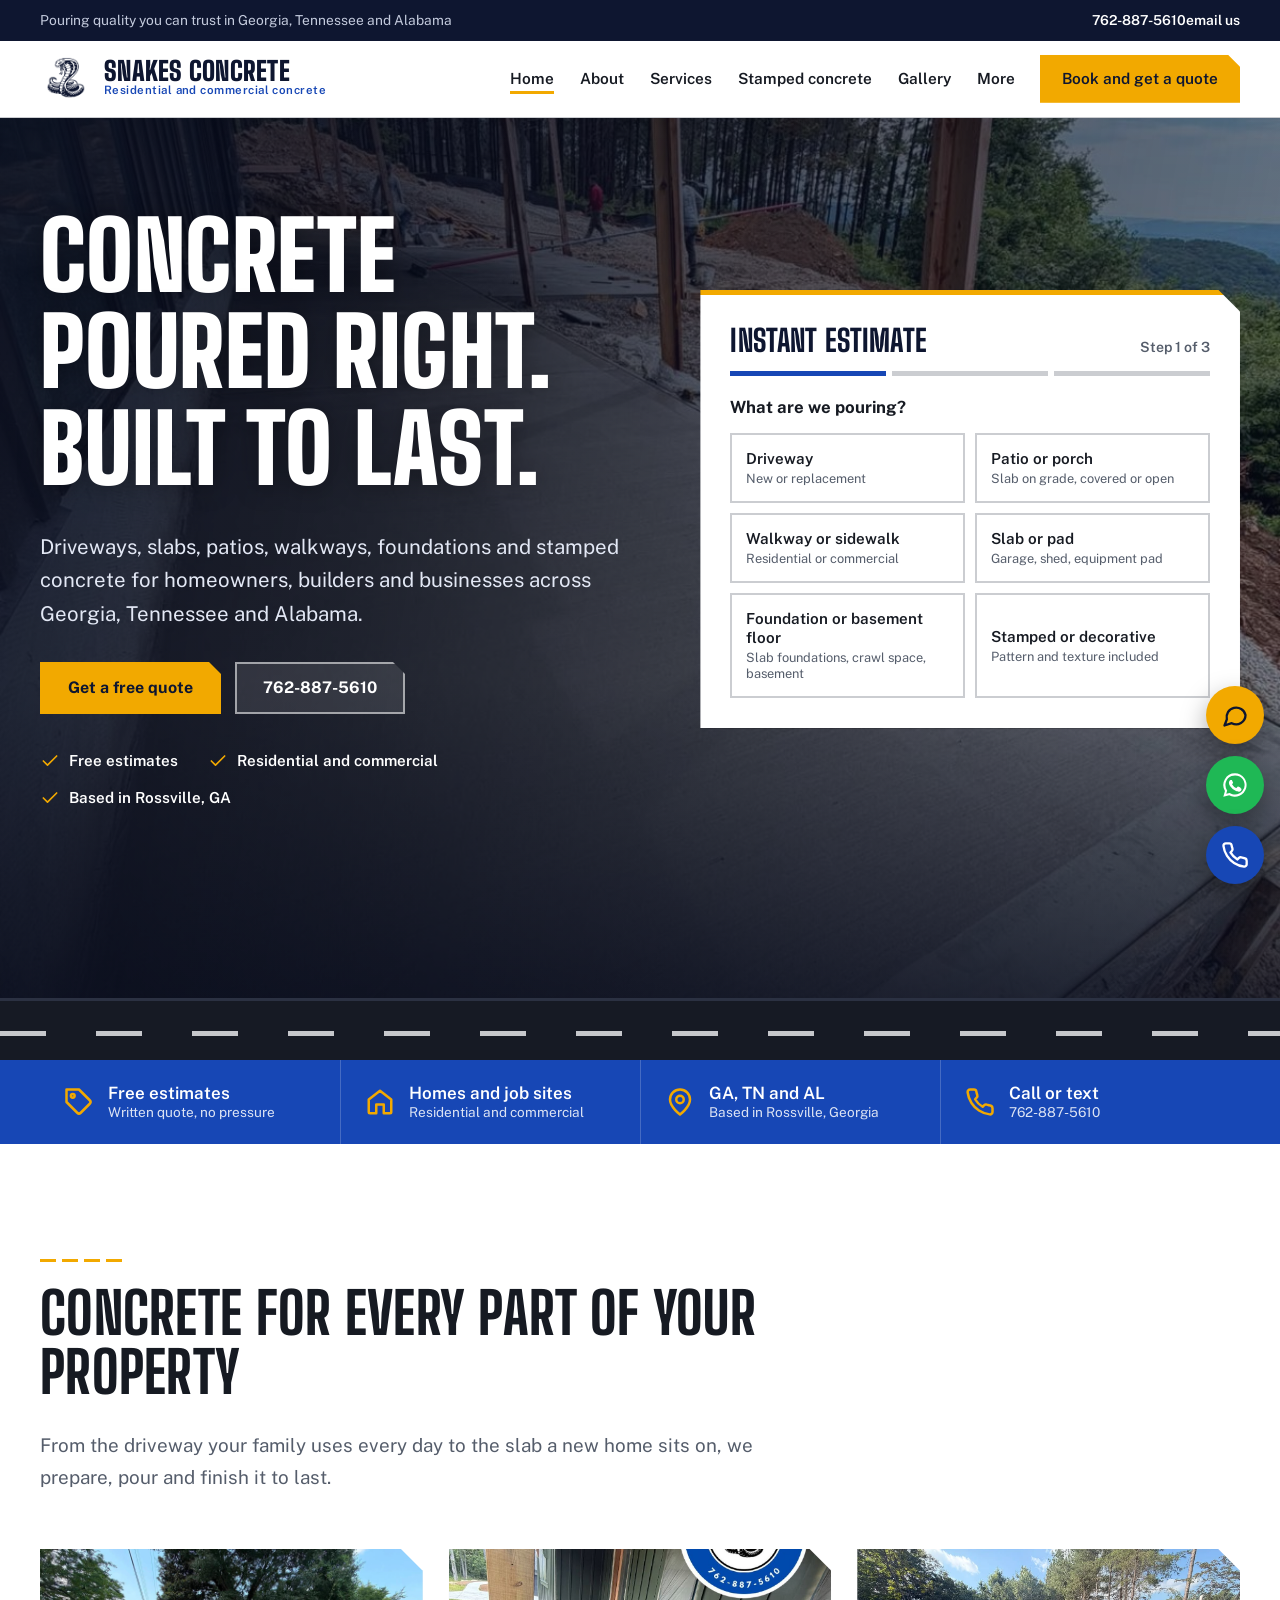
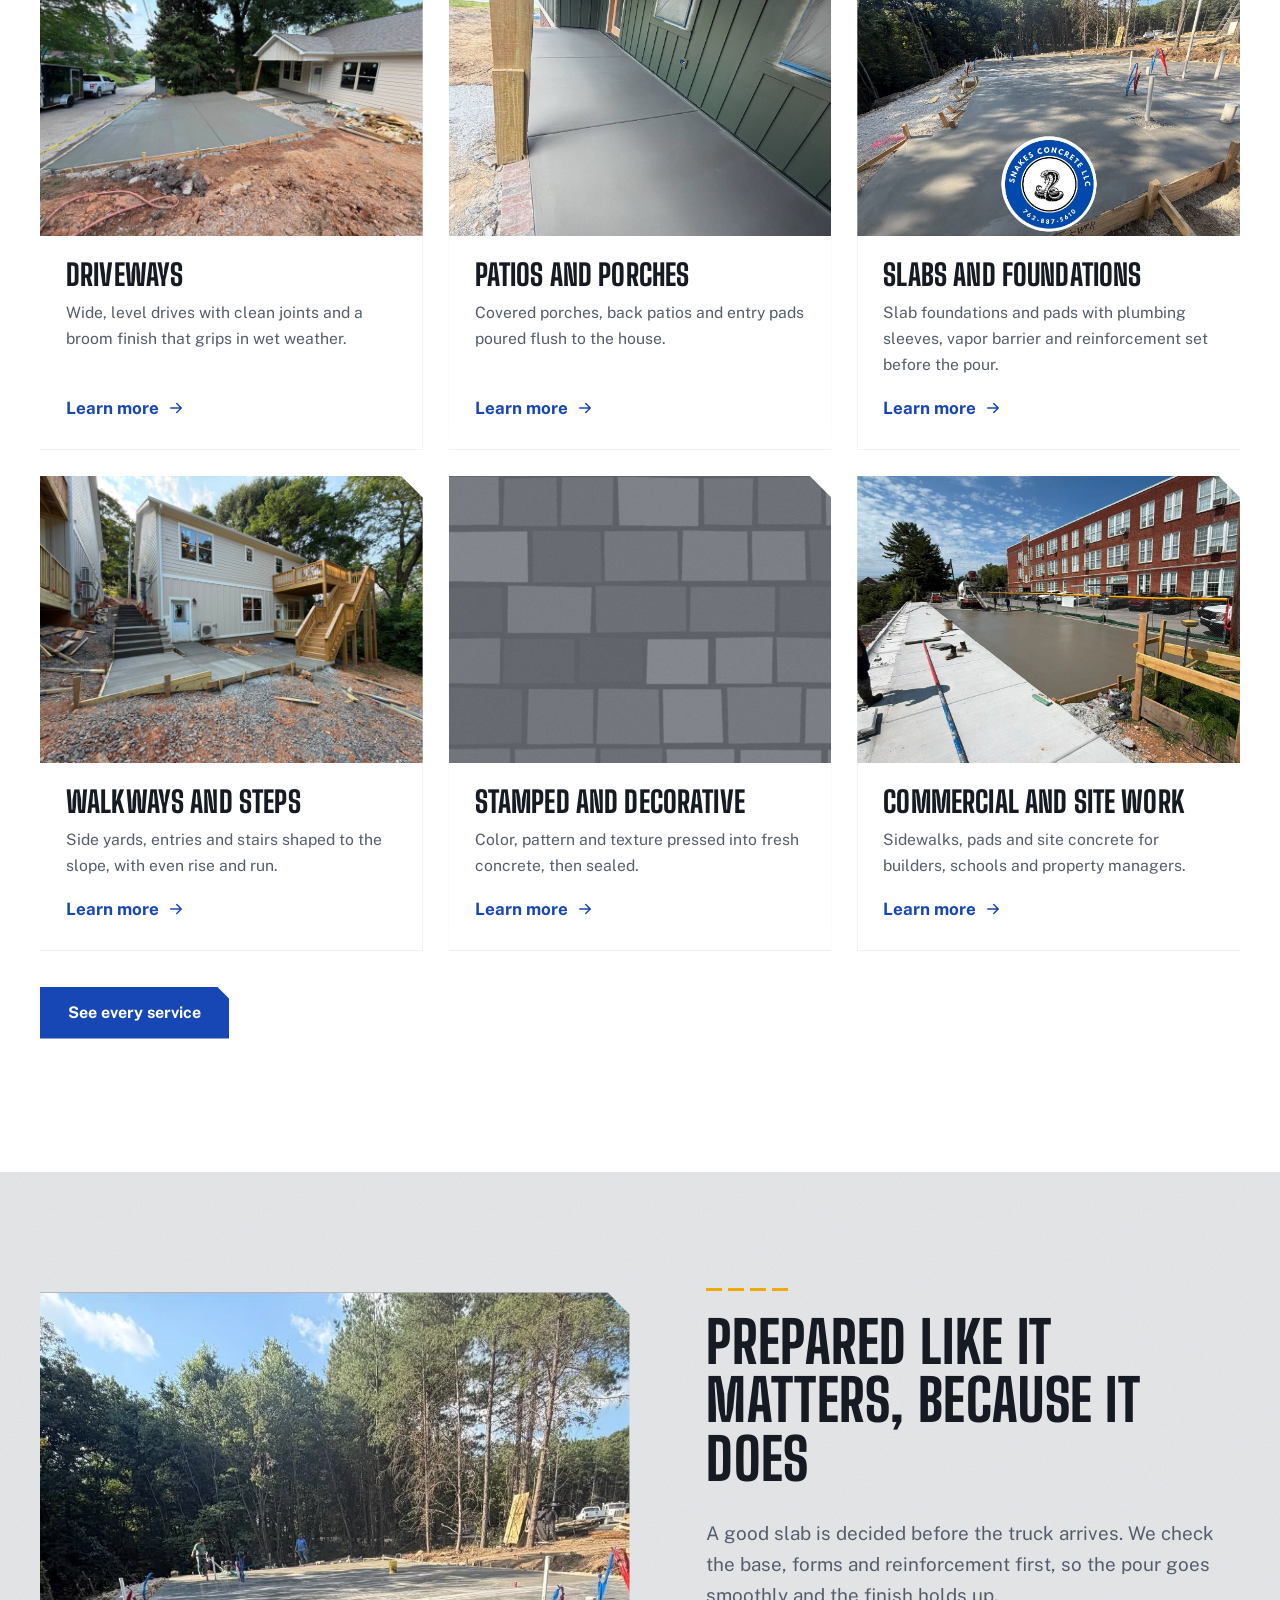
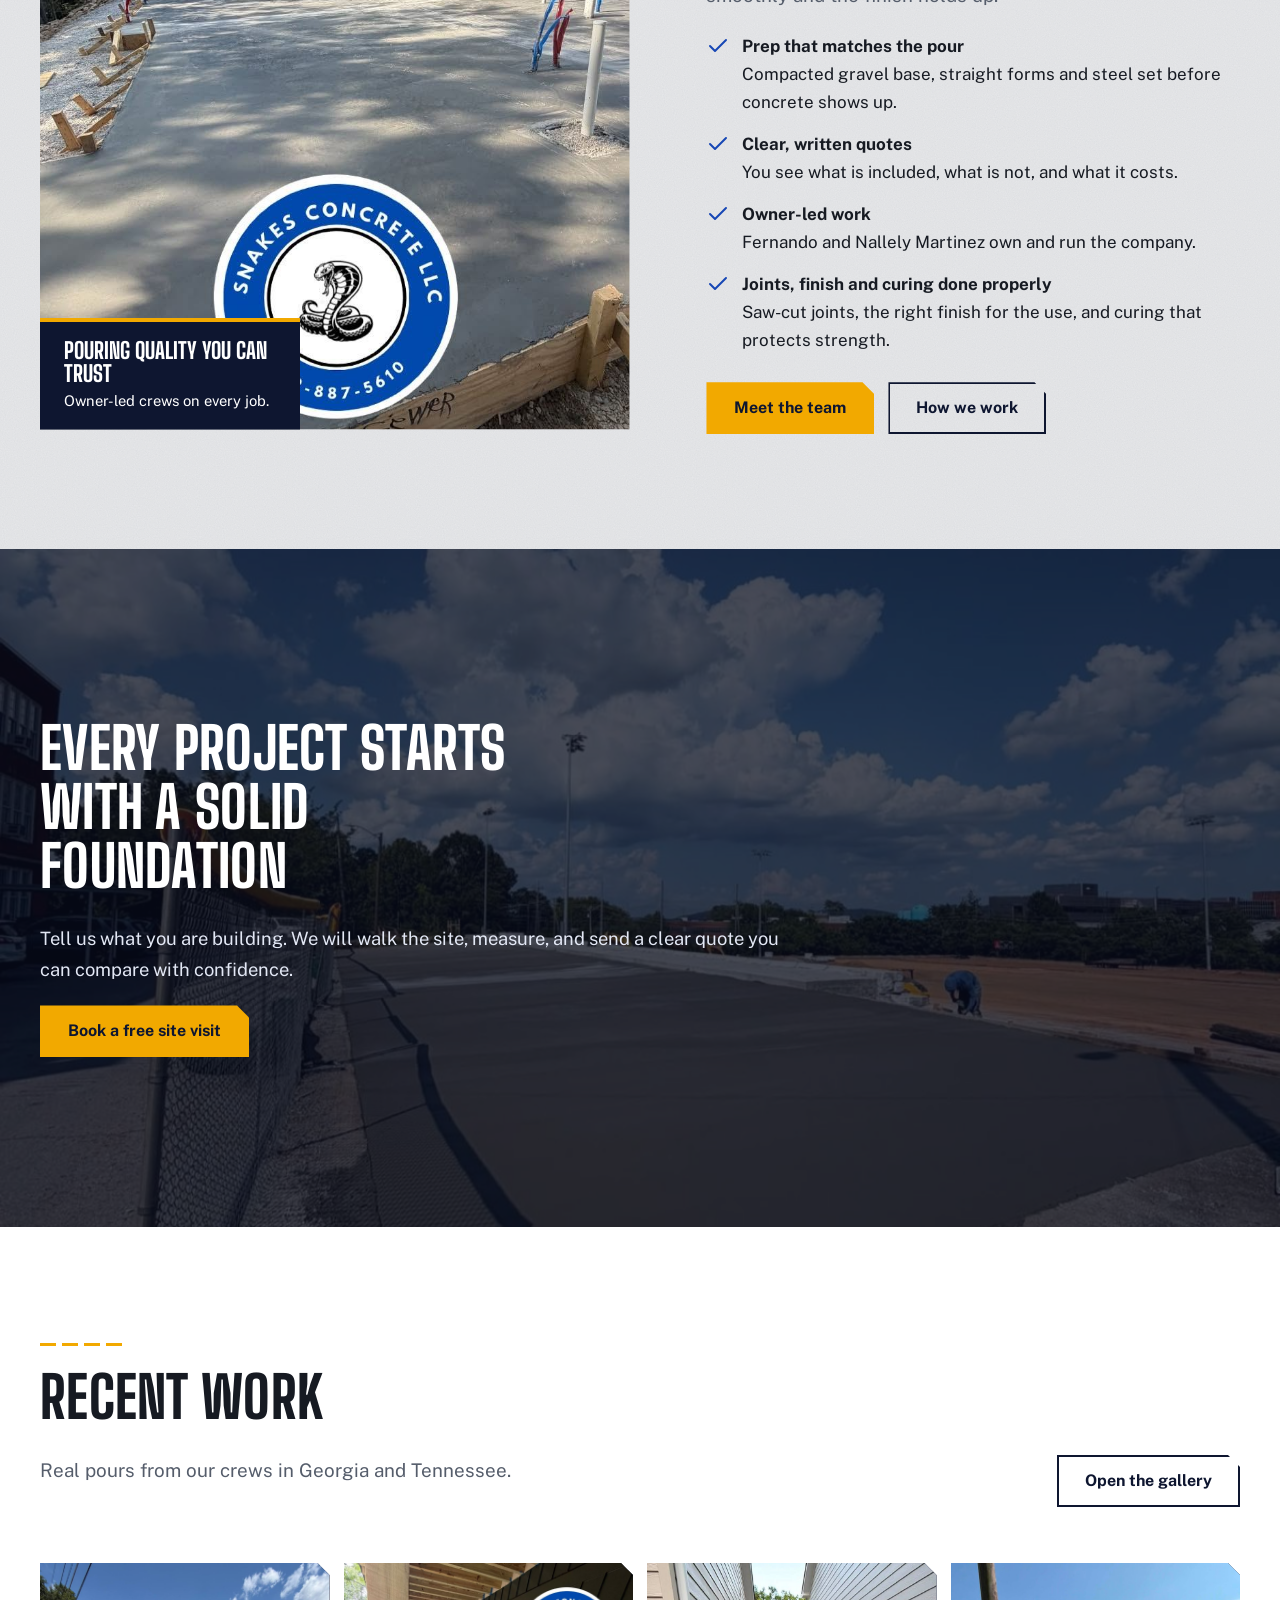
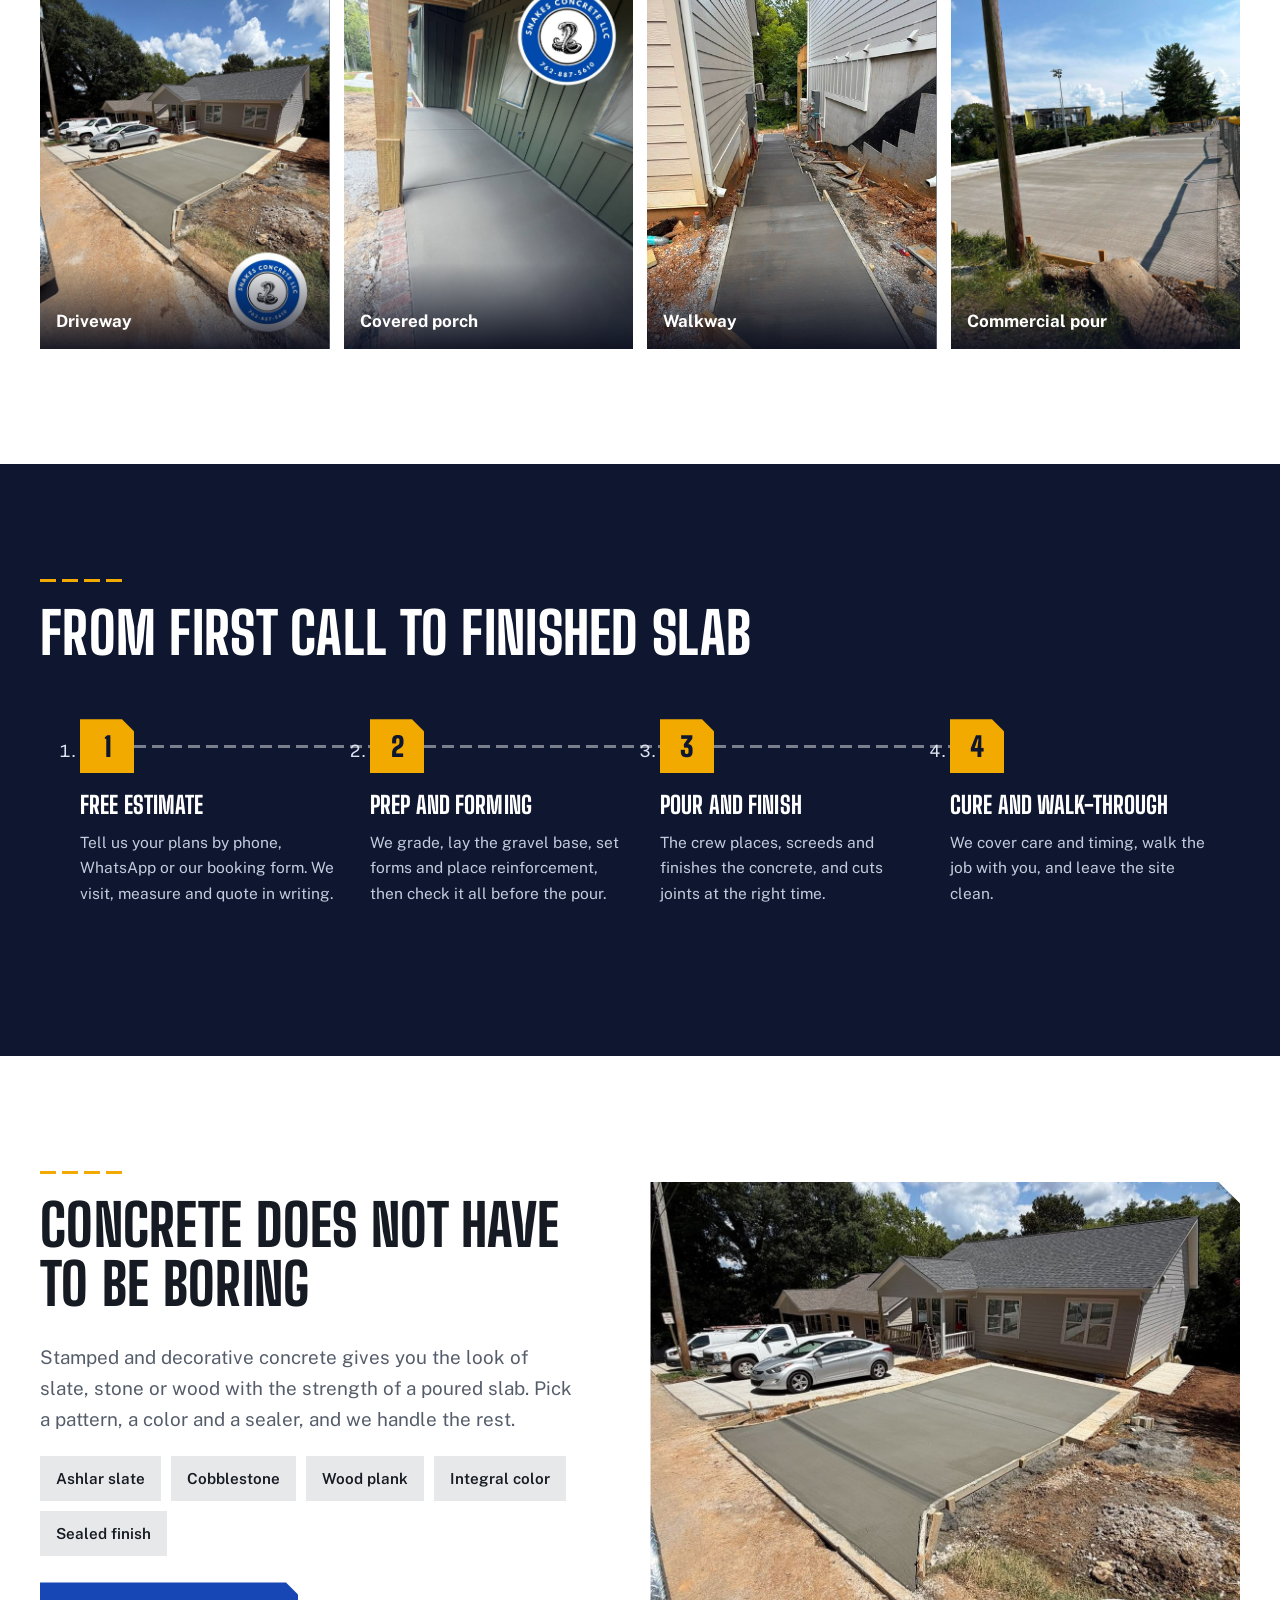
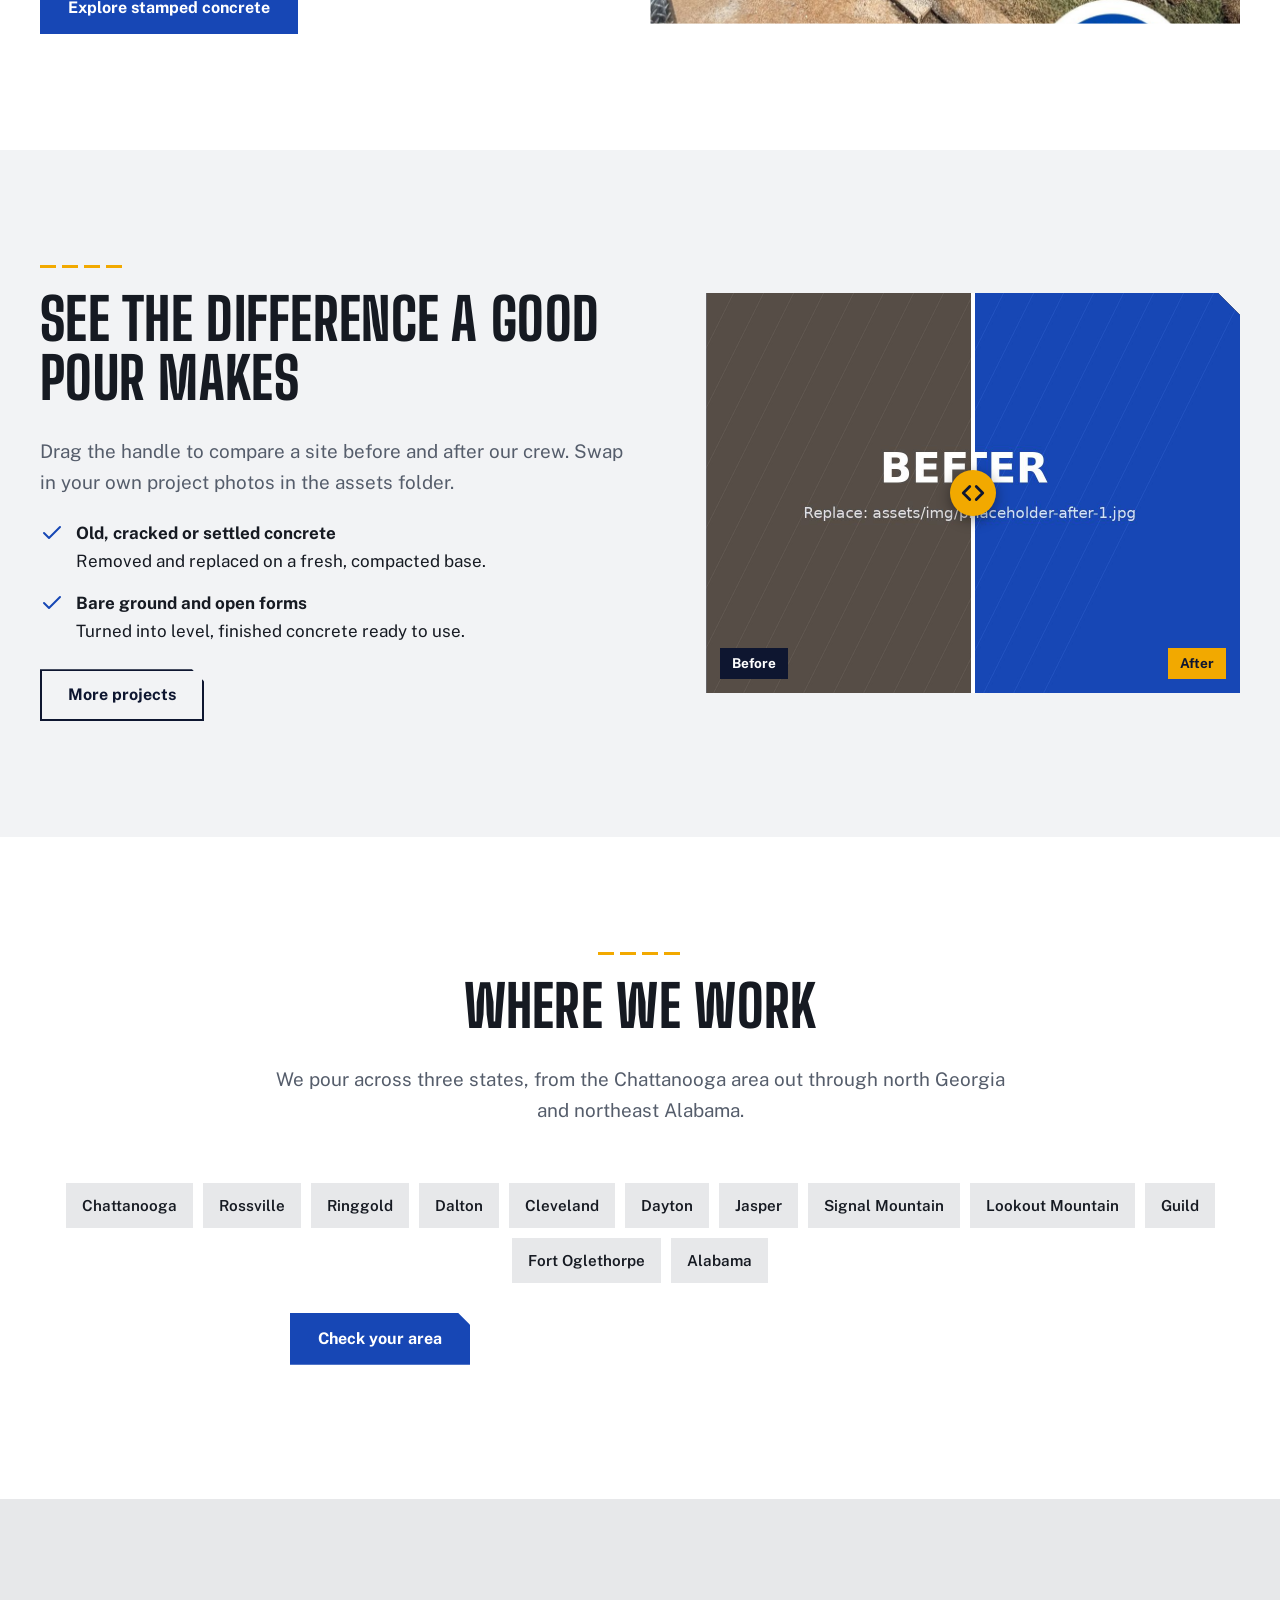
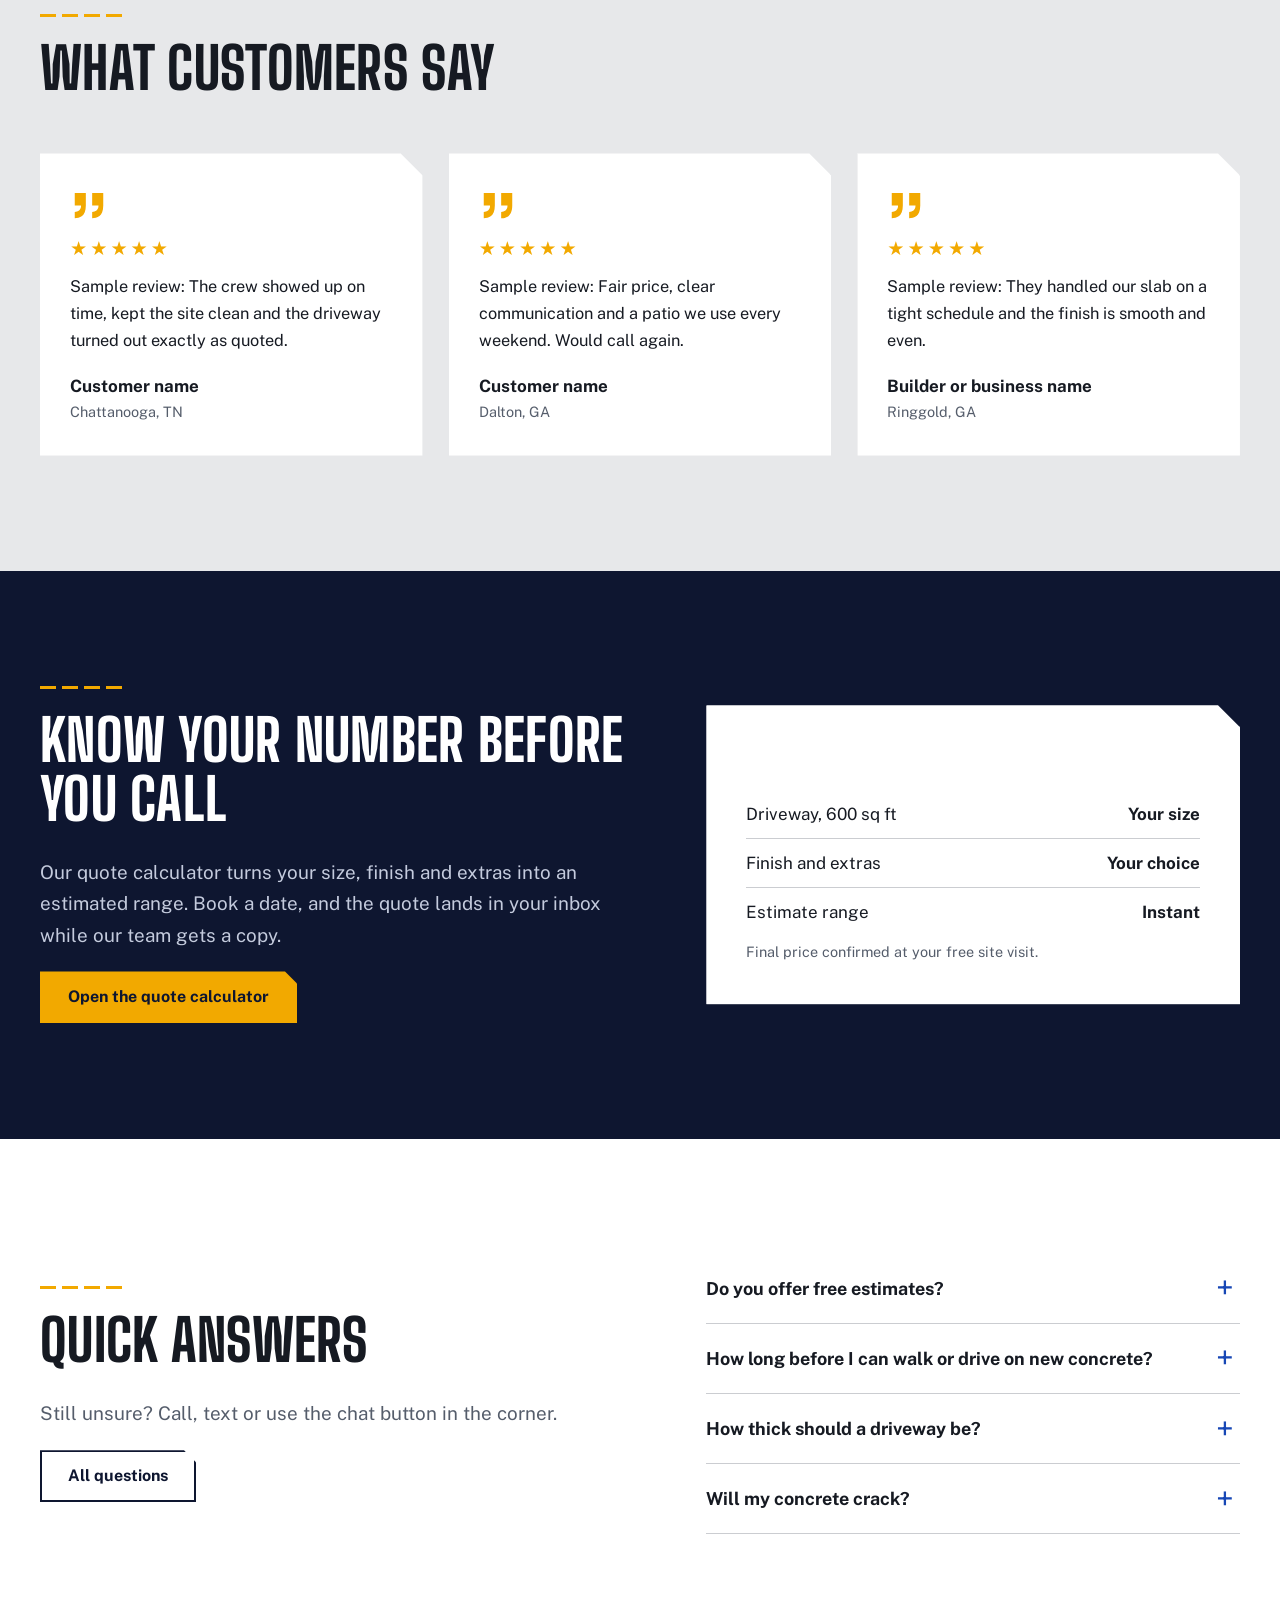
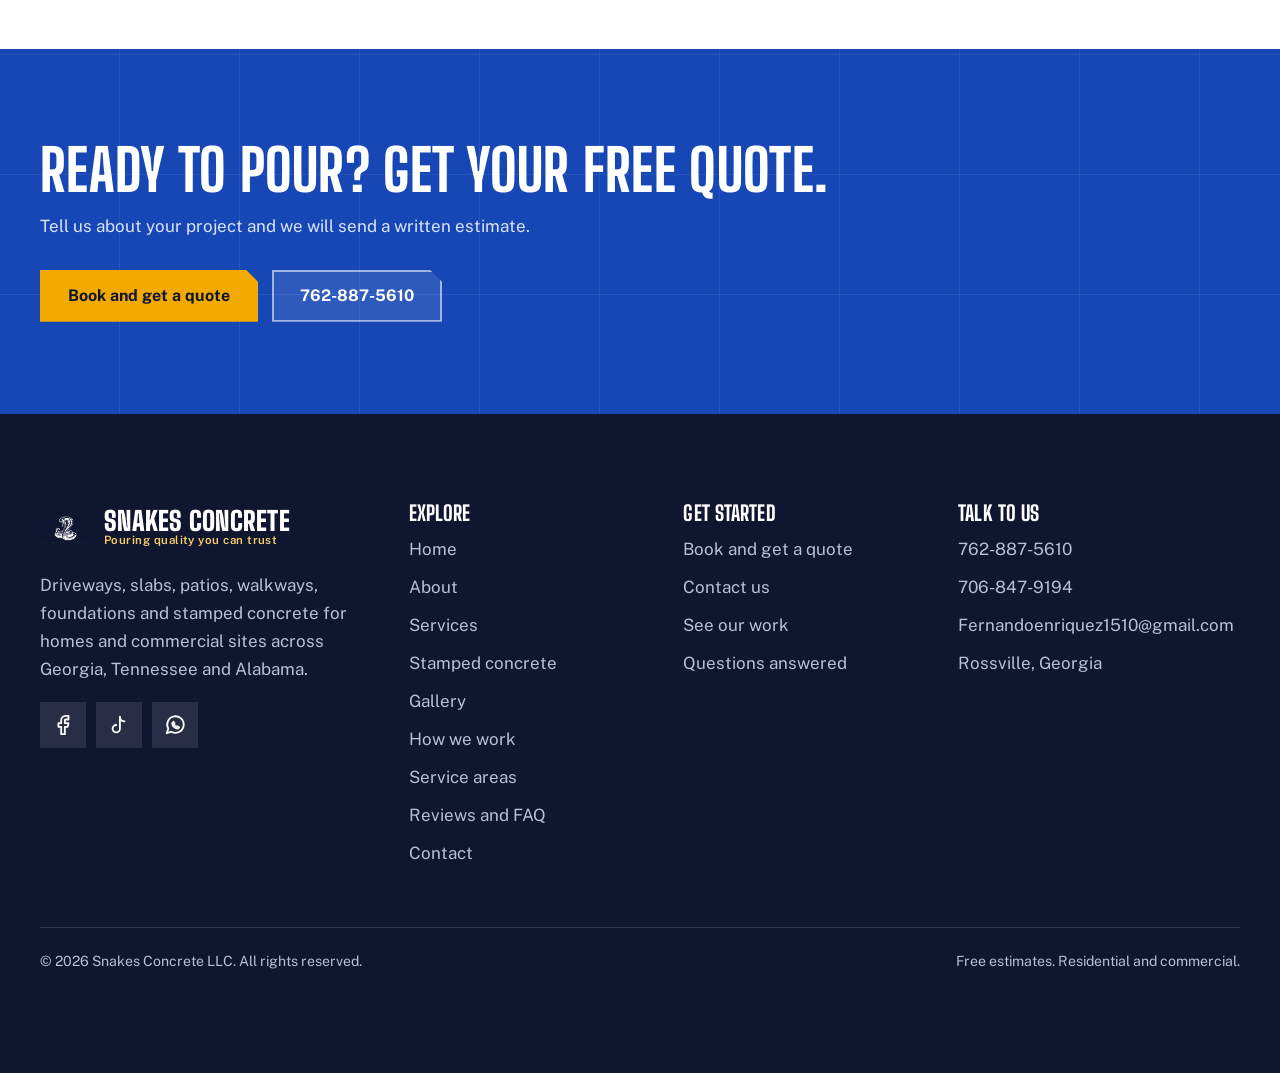
==== commit d7f66efe: "fix logo, and some text" ====
--- a/index.html
+++ b/index.html
@@ -1220,7 +1220,7 @@
               From first call to finished slab
             </h2>
           </div>
-          <ol class='steps'>
+          <ol class="steps">
             <li data-reveal="rise">
               <h3>Free estimate</h3>
               <p>
@@ -1270,7 +1270,7 @@
             data-reveal="pour"
           >
             <img
-              src="assets/img/stamped-slate.jpg"
+              src="assets/img/driveway-new.jpg"
               alt="Stamped slate pattern concrete swatch (placeholder photo)"
               width="1200"
               height="900"
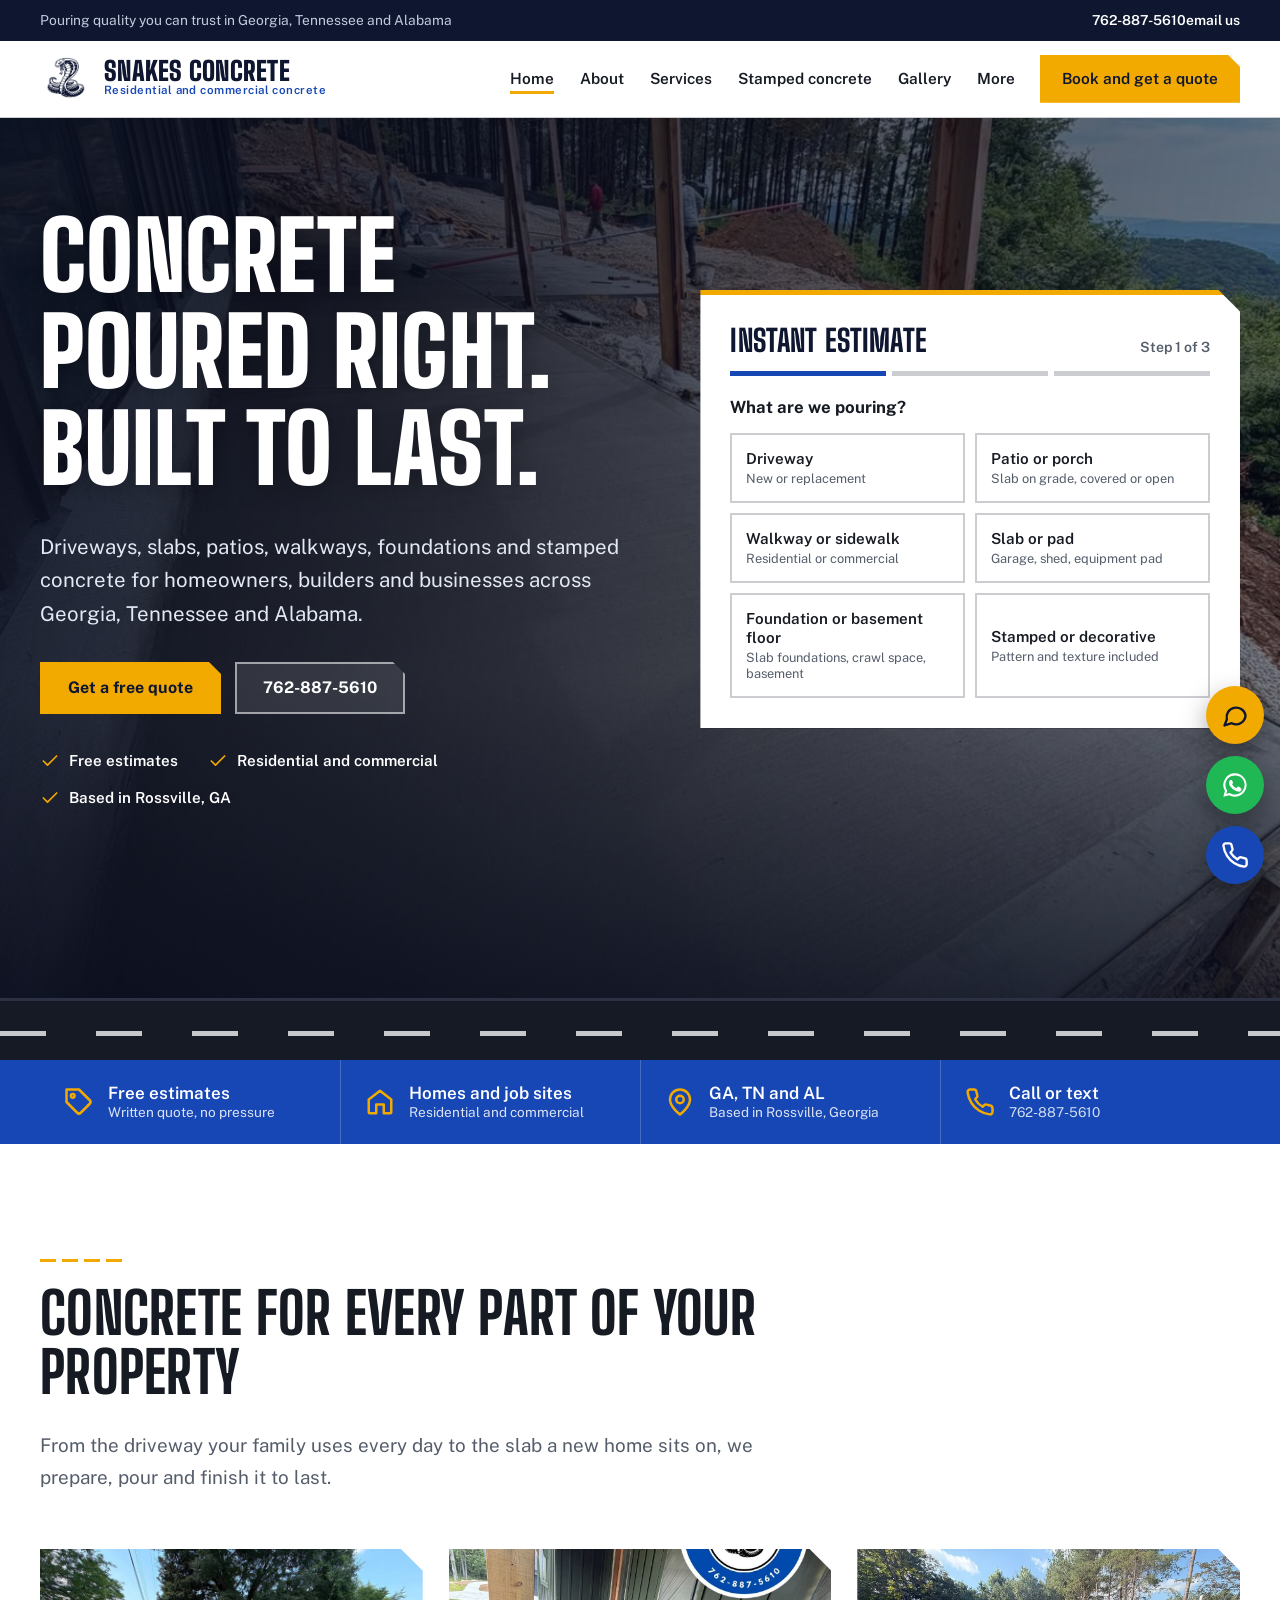
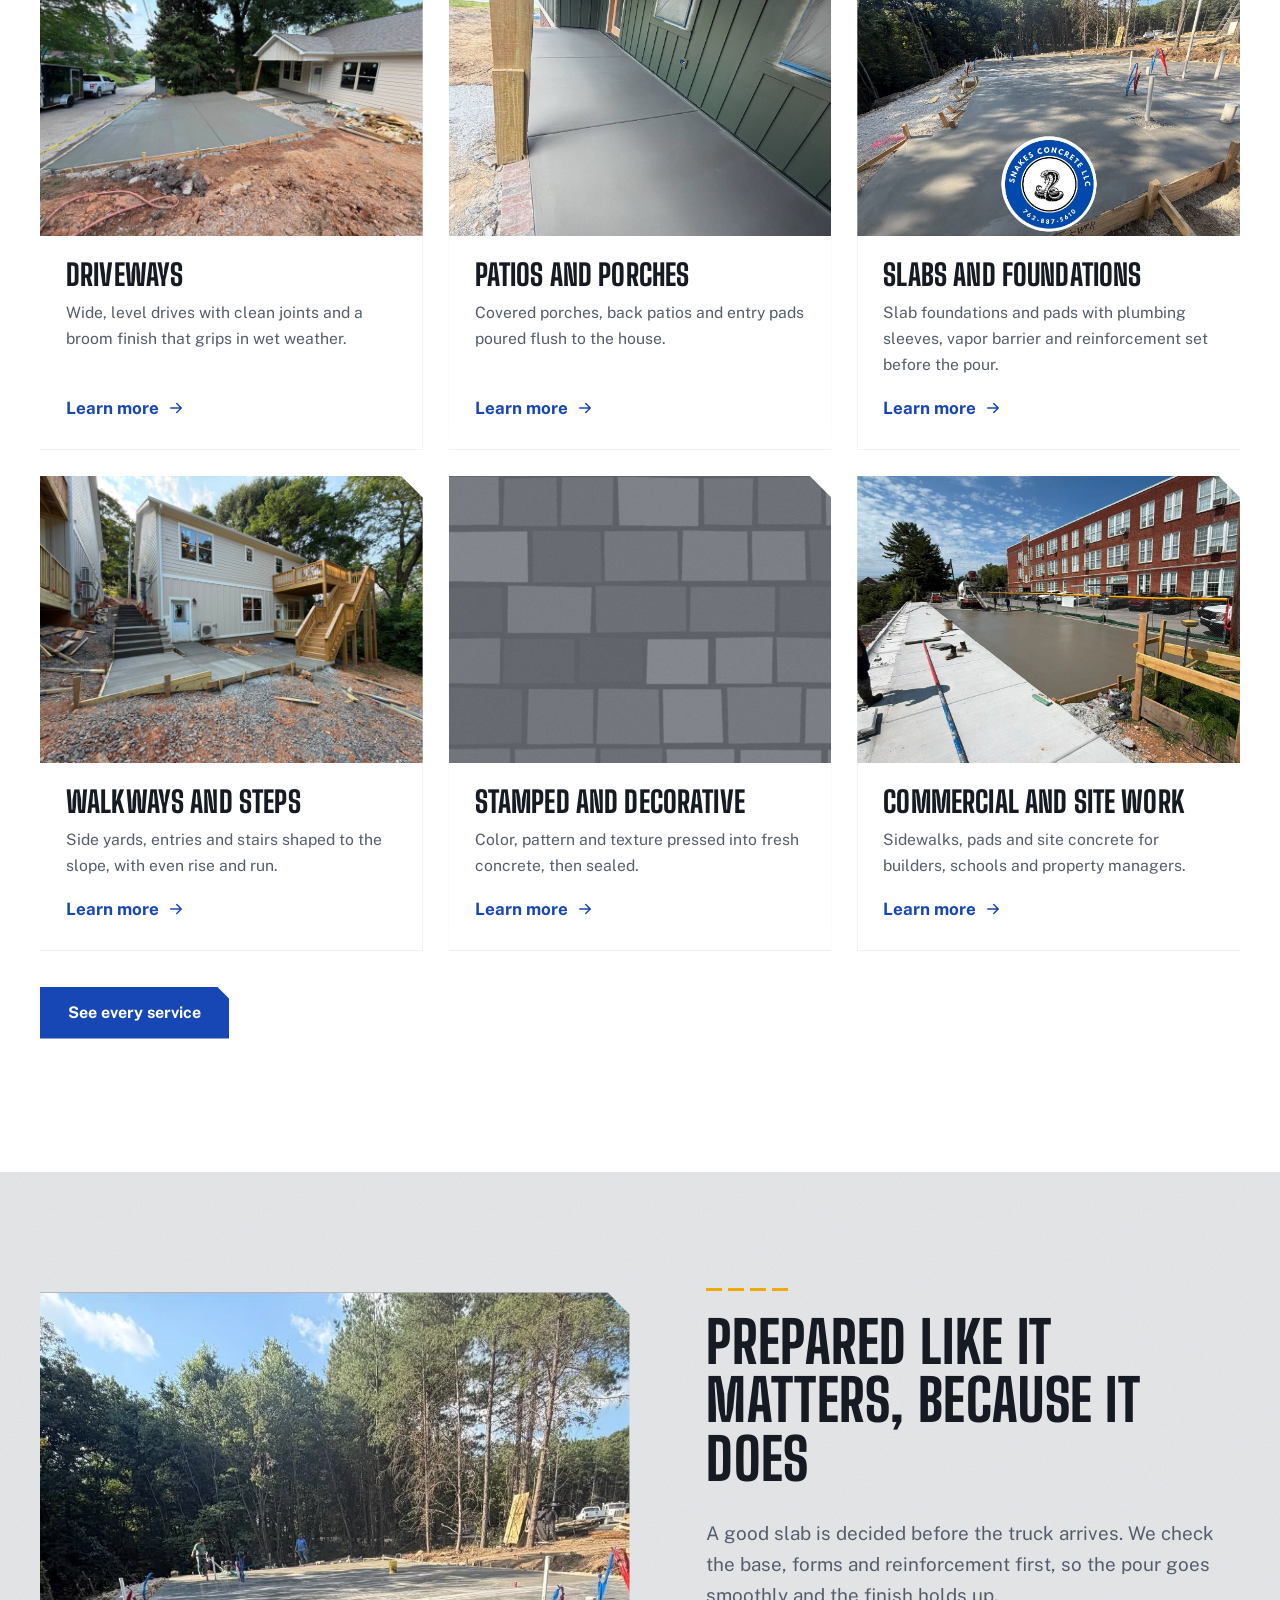
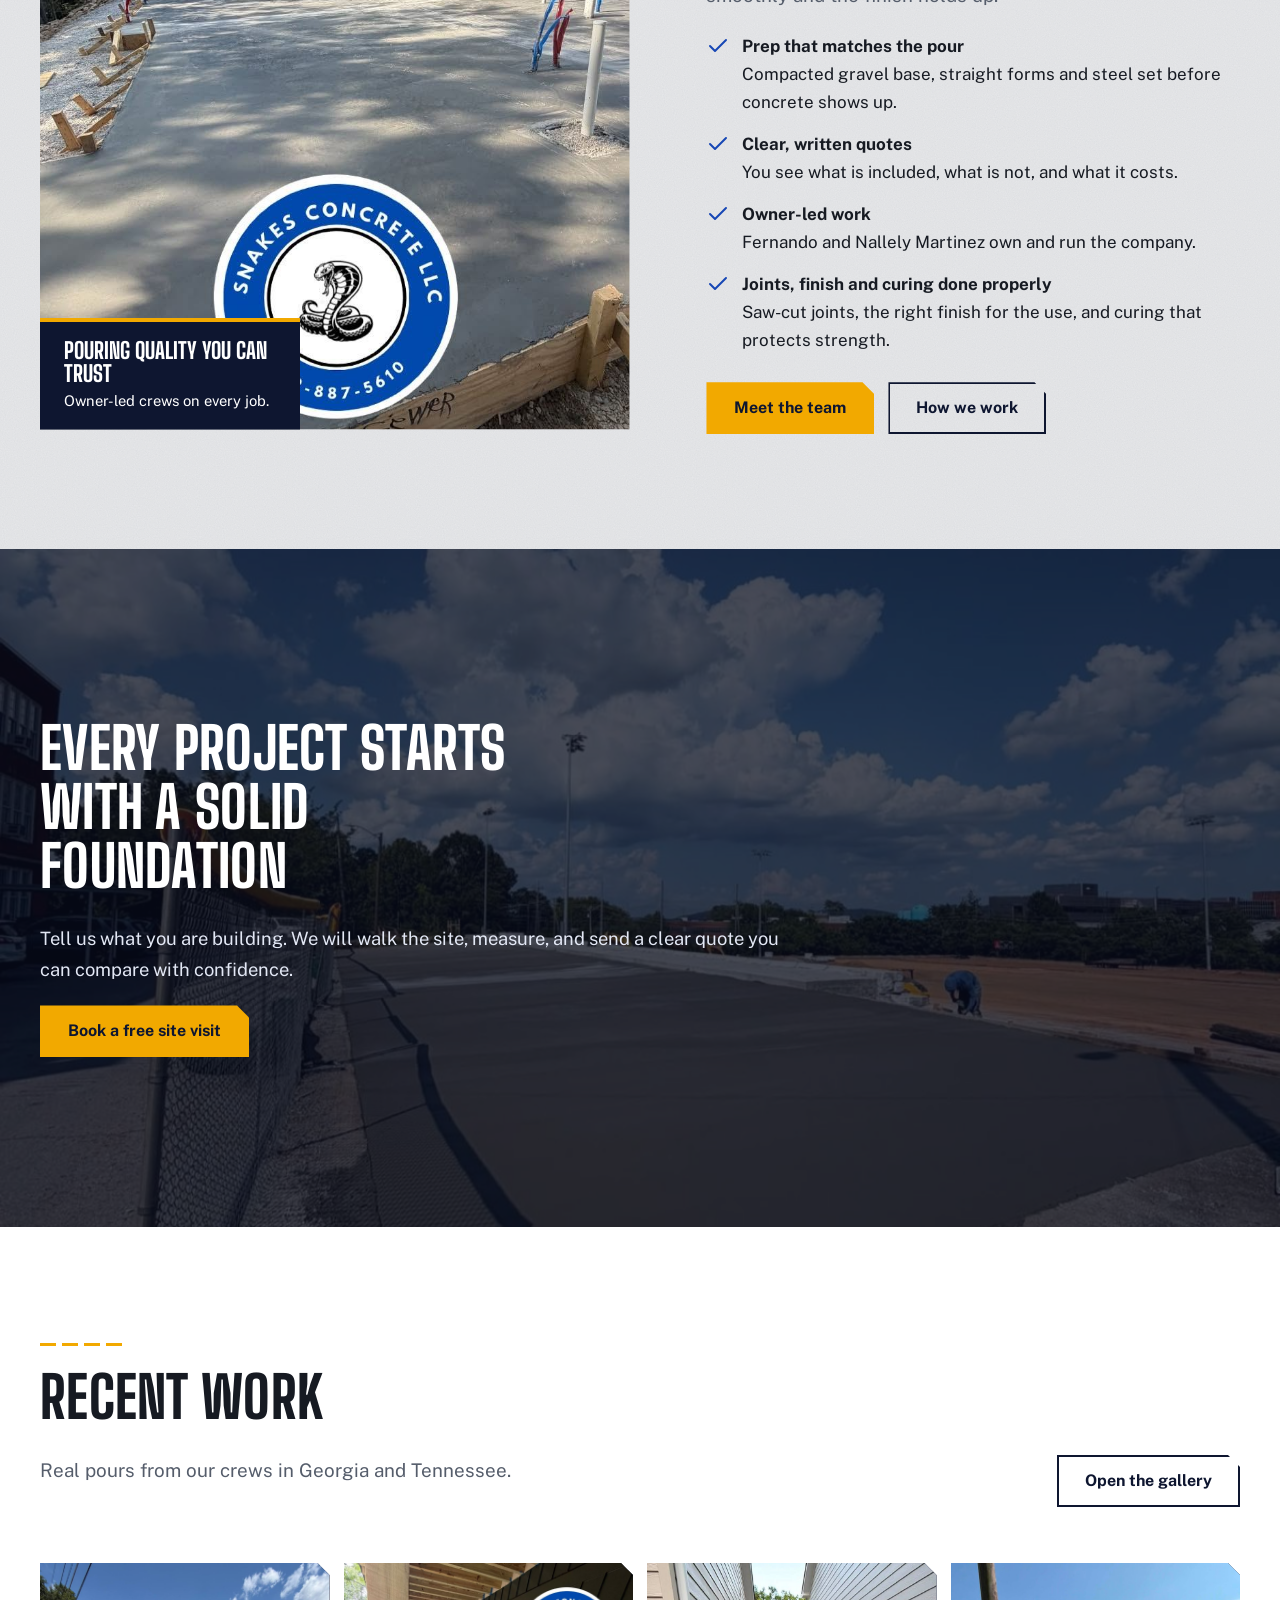
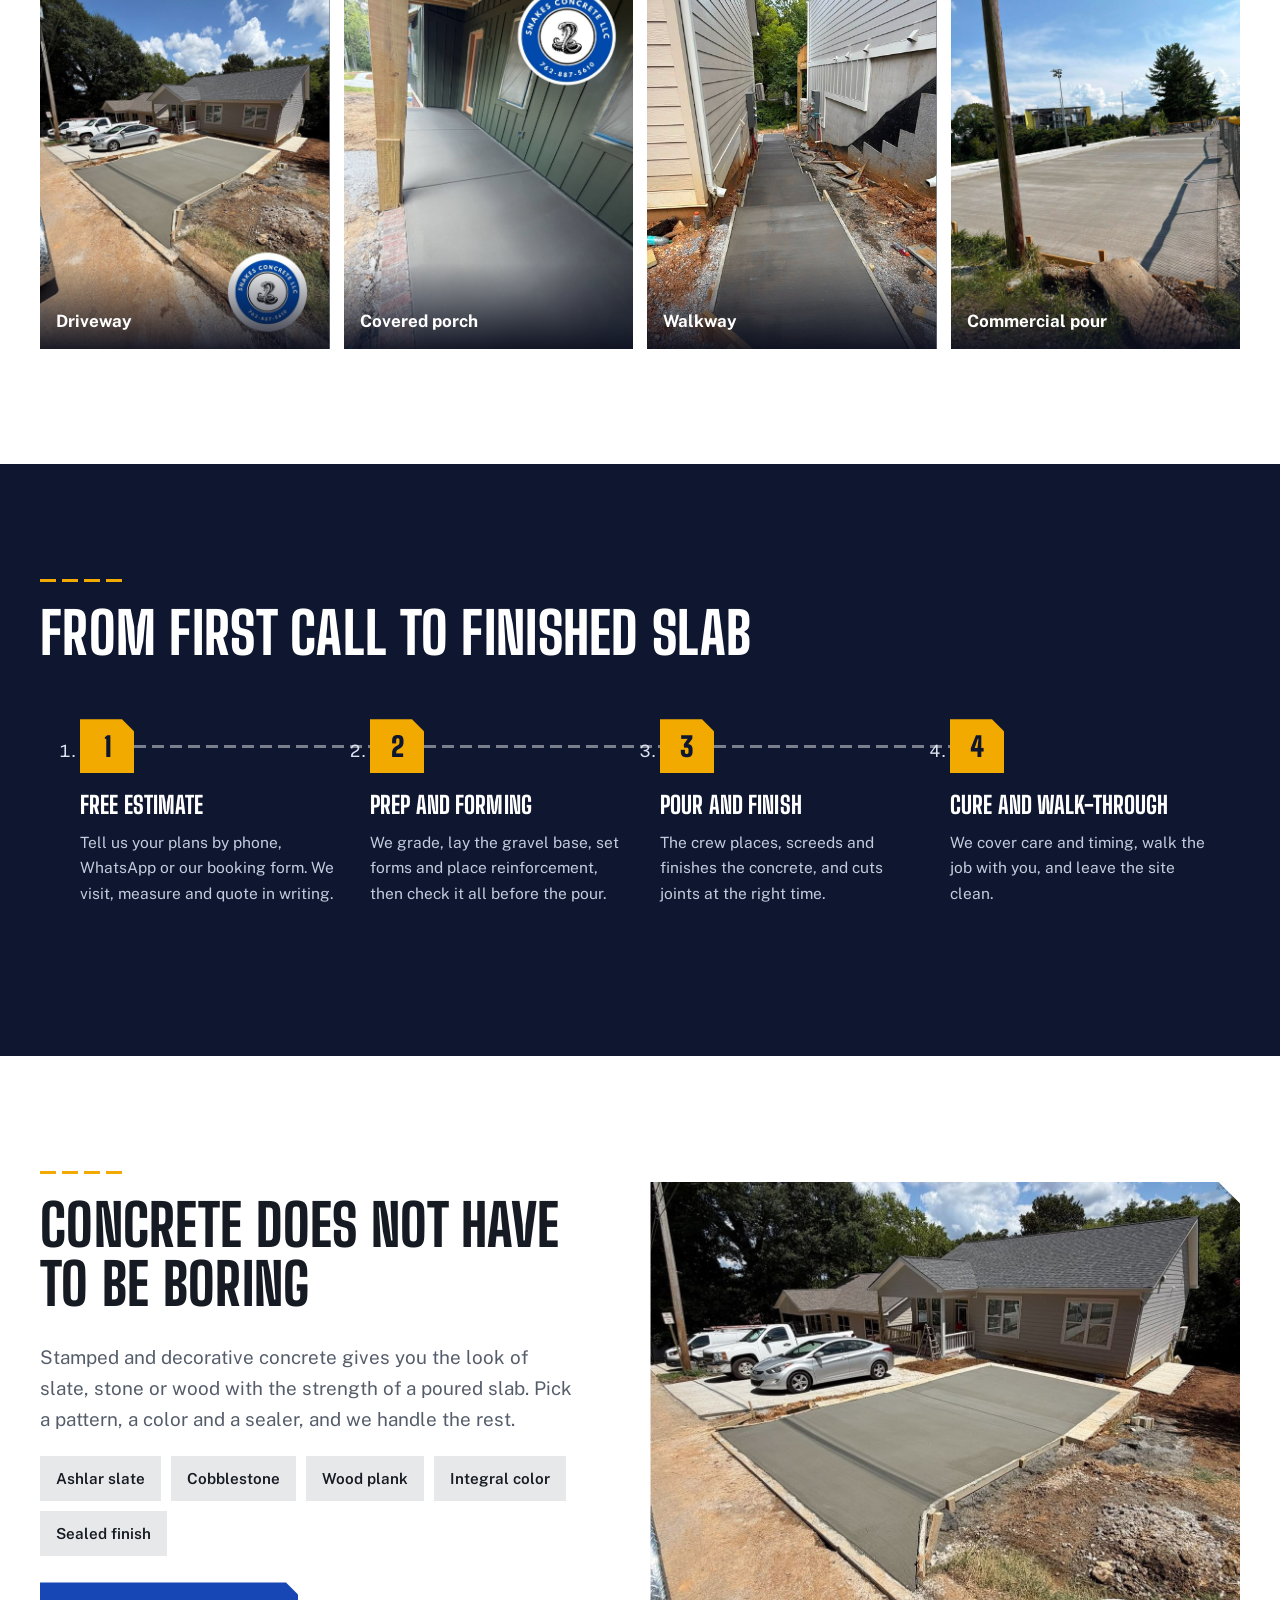
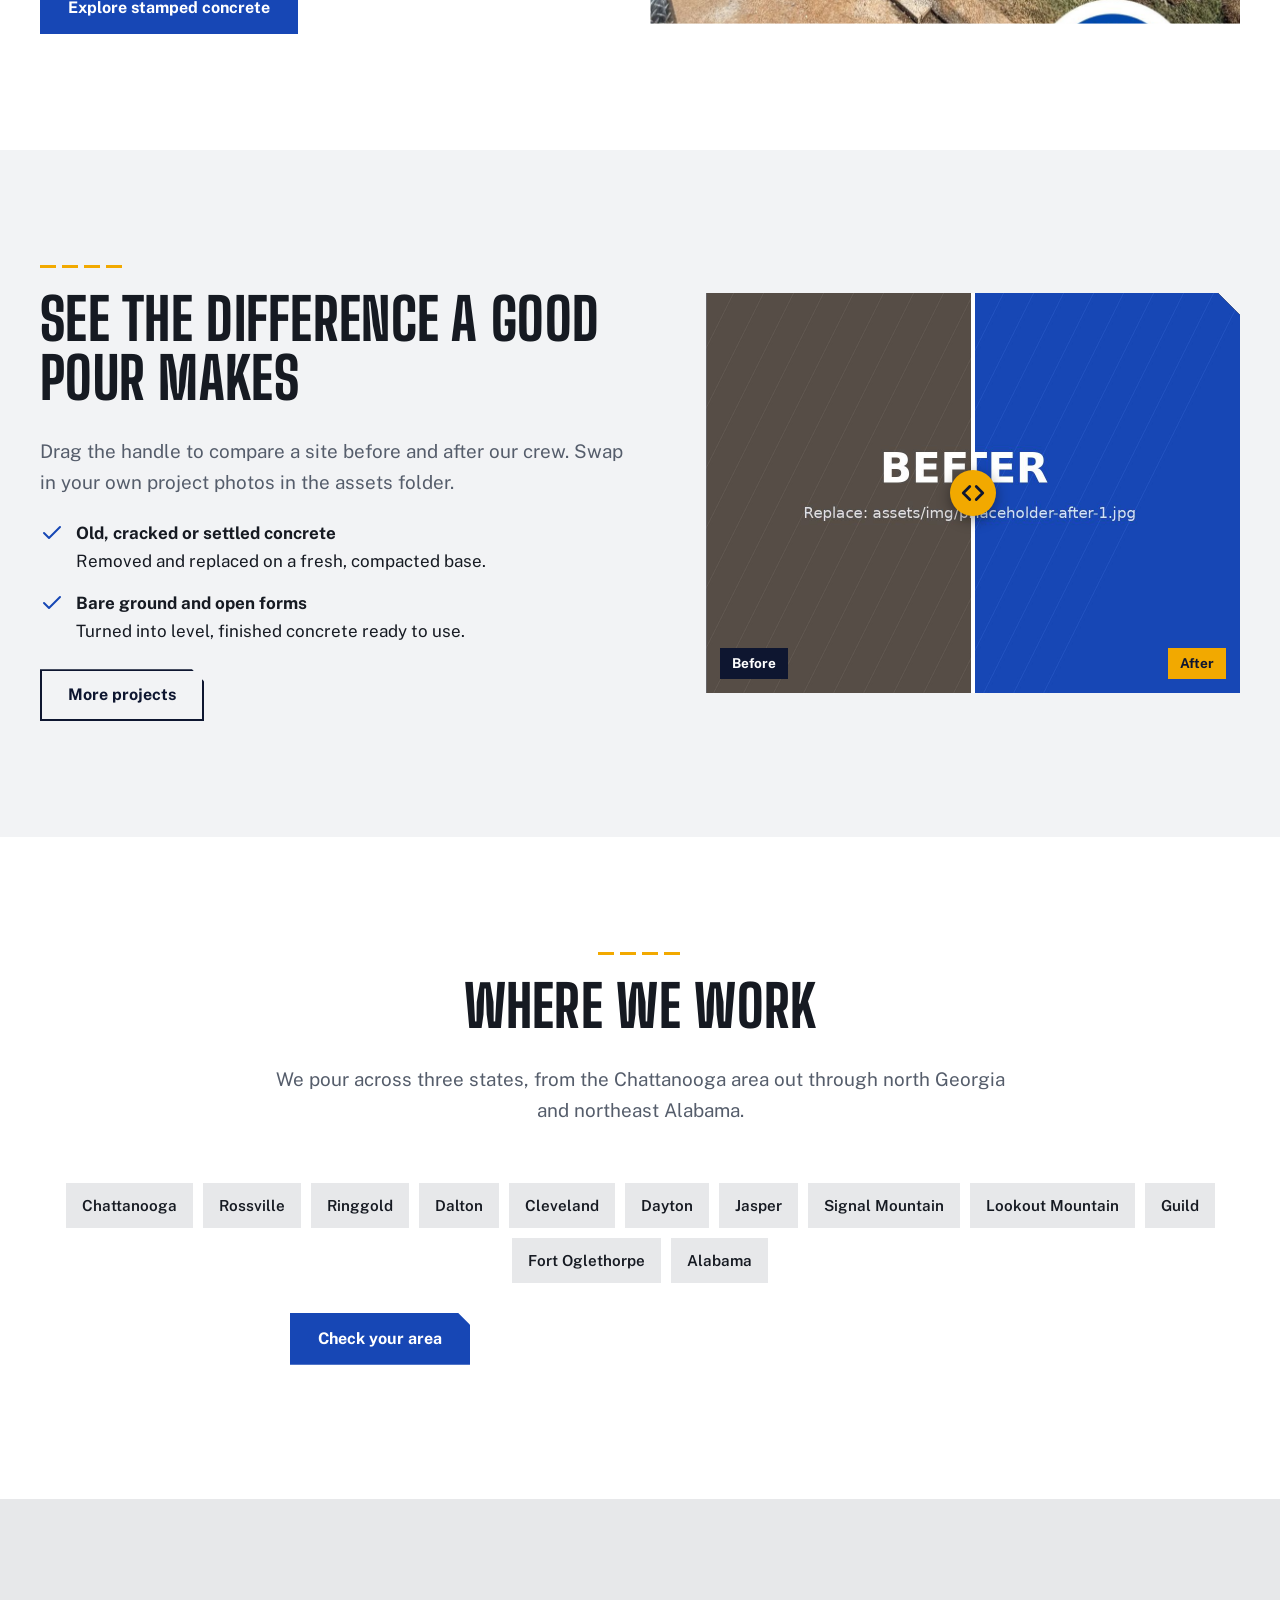
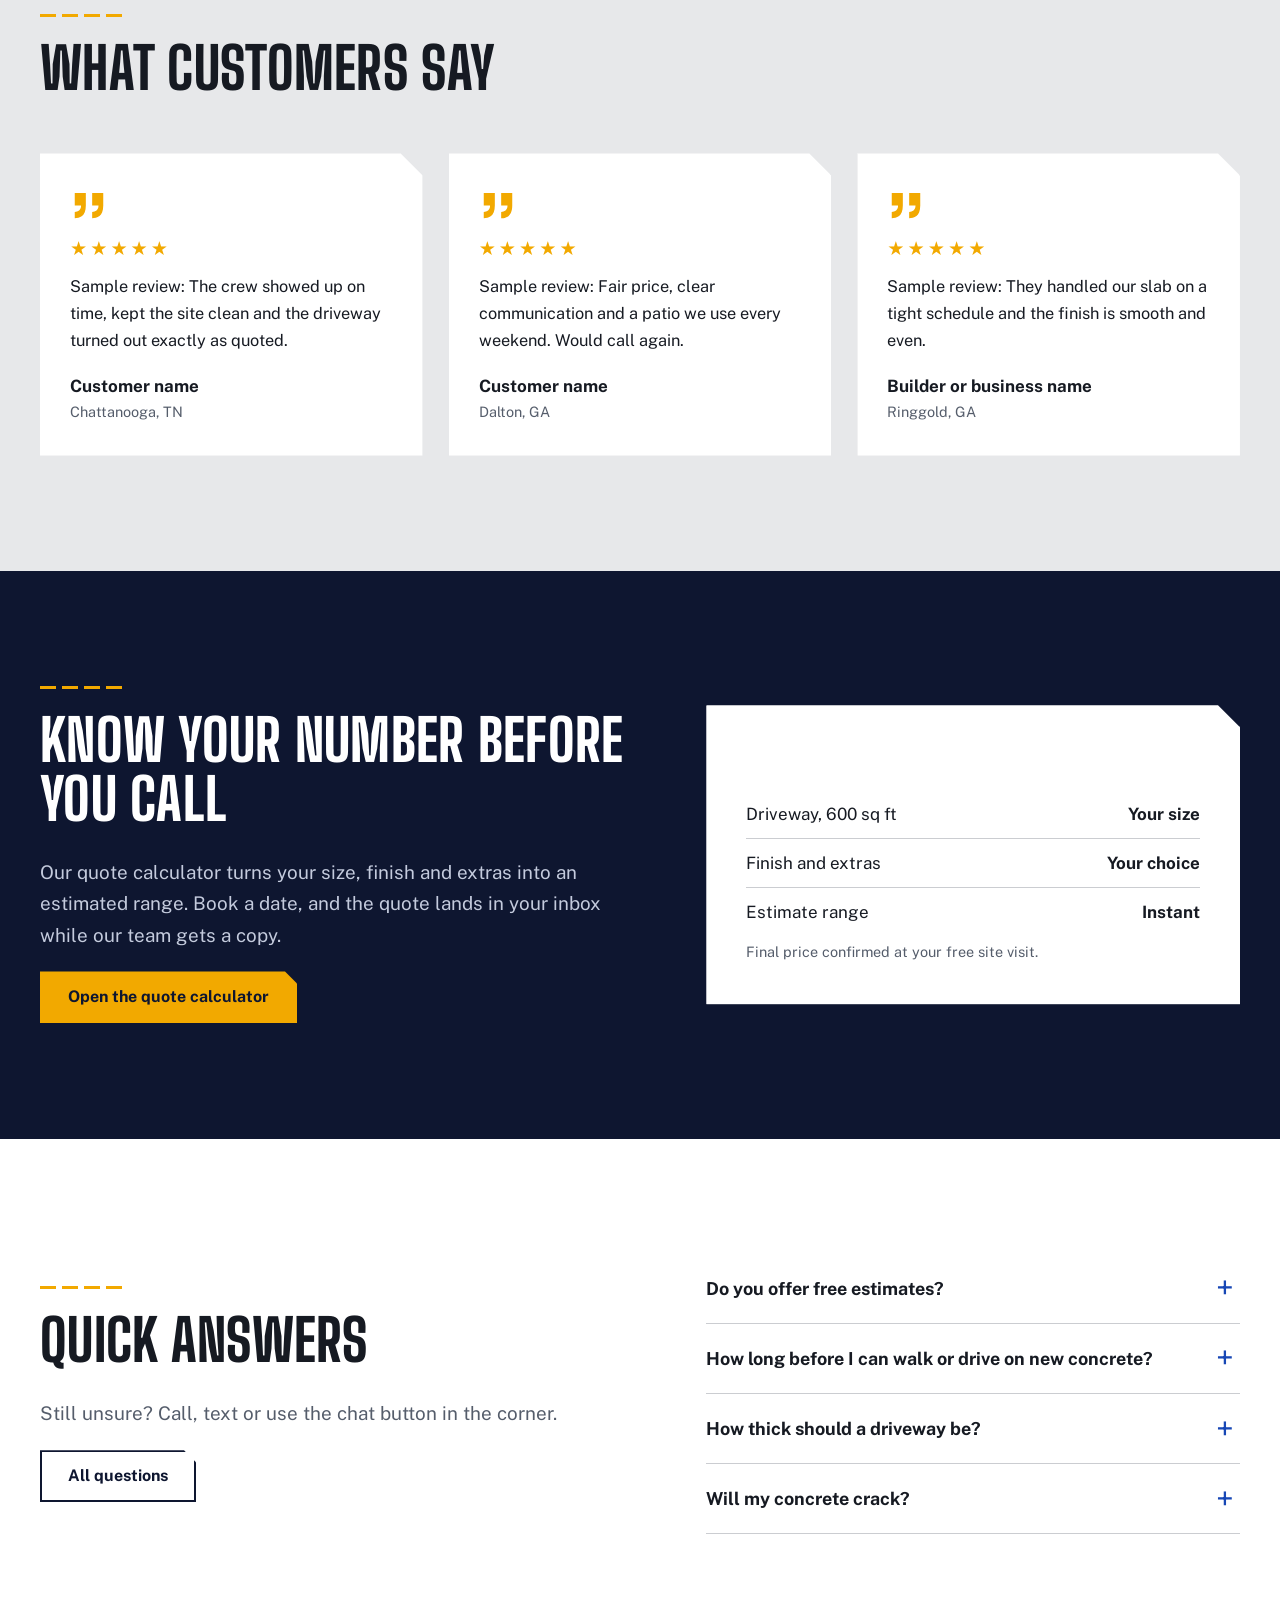
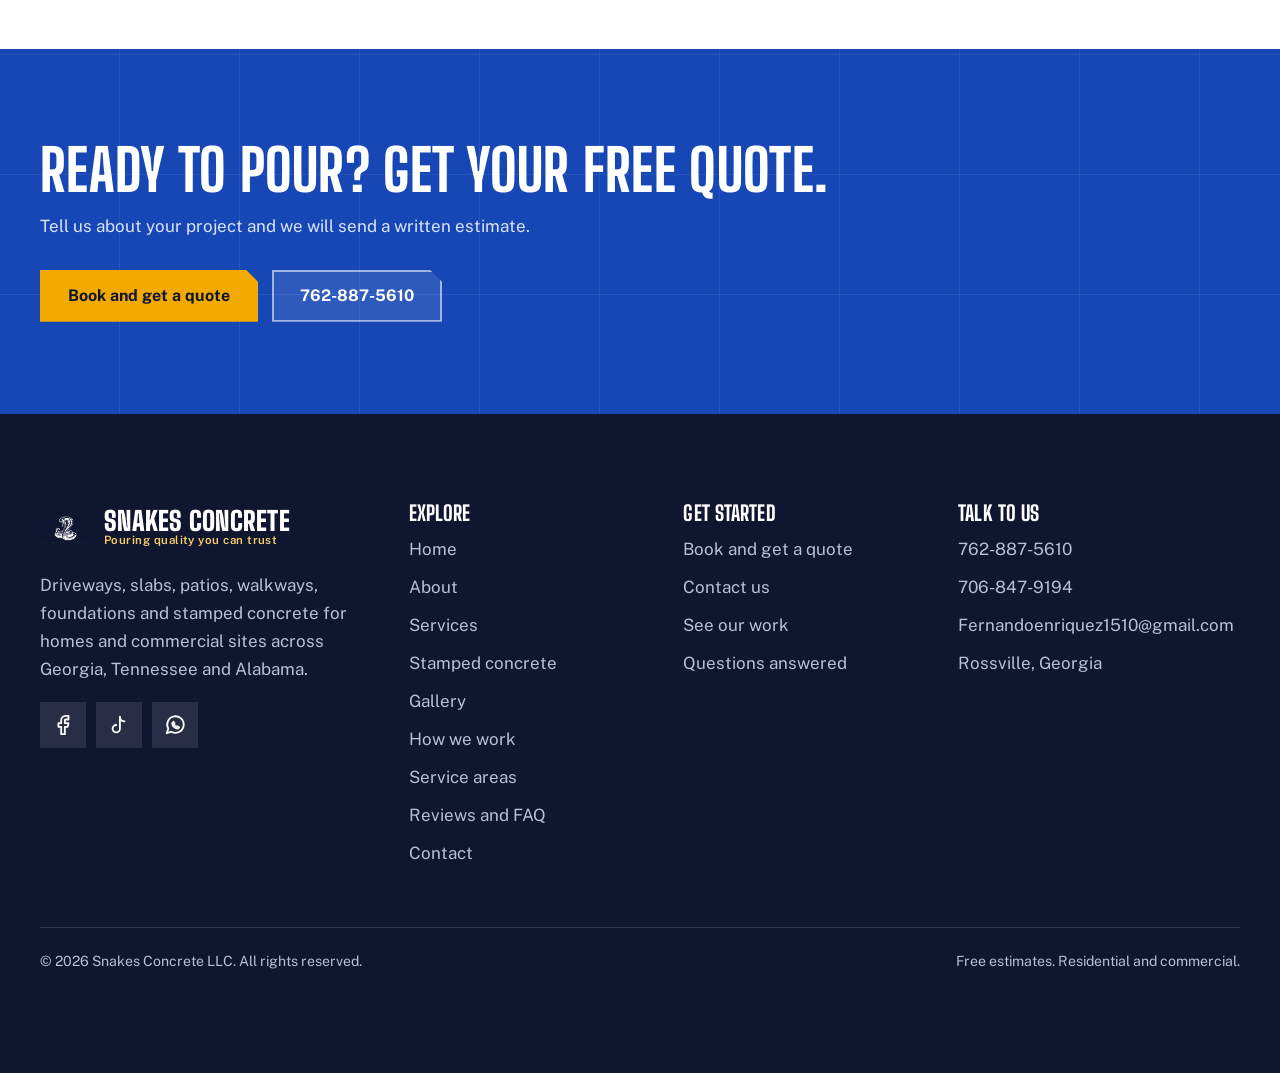
==== commit 56eb17b3: "adjust text color" ====
--- a/index.html
+++ b/index.html
@@ -699,7 +699,8 @@
               ><span
                 >Call or text<small
                   data-phone
-                  data-keep
+                  data-keep;
+                  style="color: aliceblue"
                   >762-887-5610</small
                 ></span
               >
--- a/css/styles.css
+++ b/css/styles.css
@@ -282,7 +282,7 @@
   top: 0;
   z-index: 100;
   background: rgba(255, 255, 255, 0.97);
-  backdrop-filter: saturate(1.4) blur(10px);
+
   border-bottom: 1px solid var(--cement);
   transition: box-shadow 0.3s;
 }
